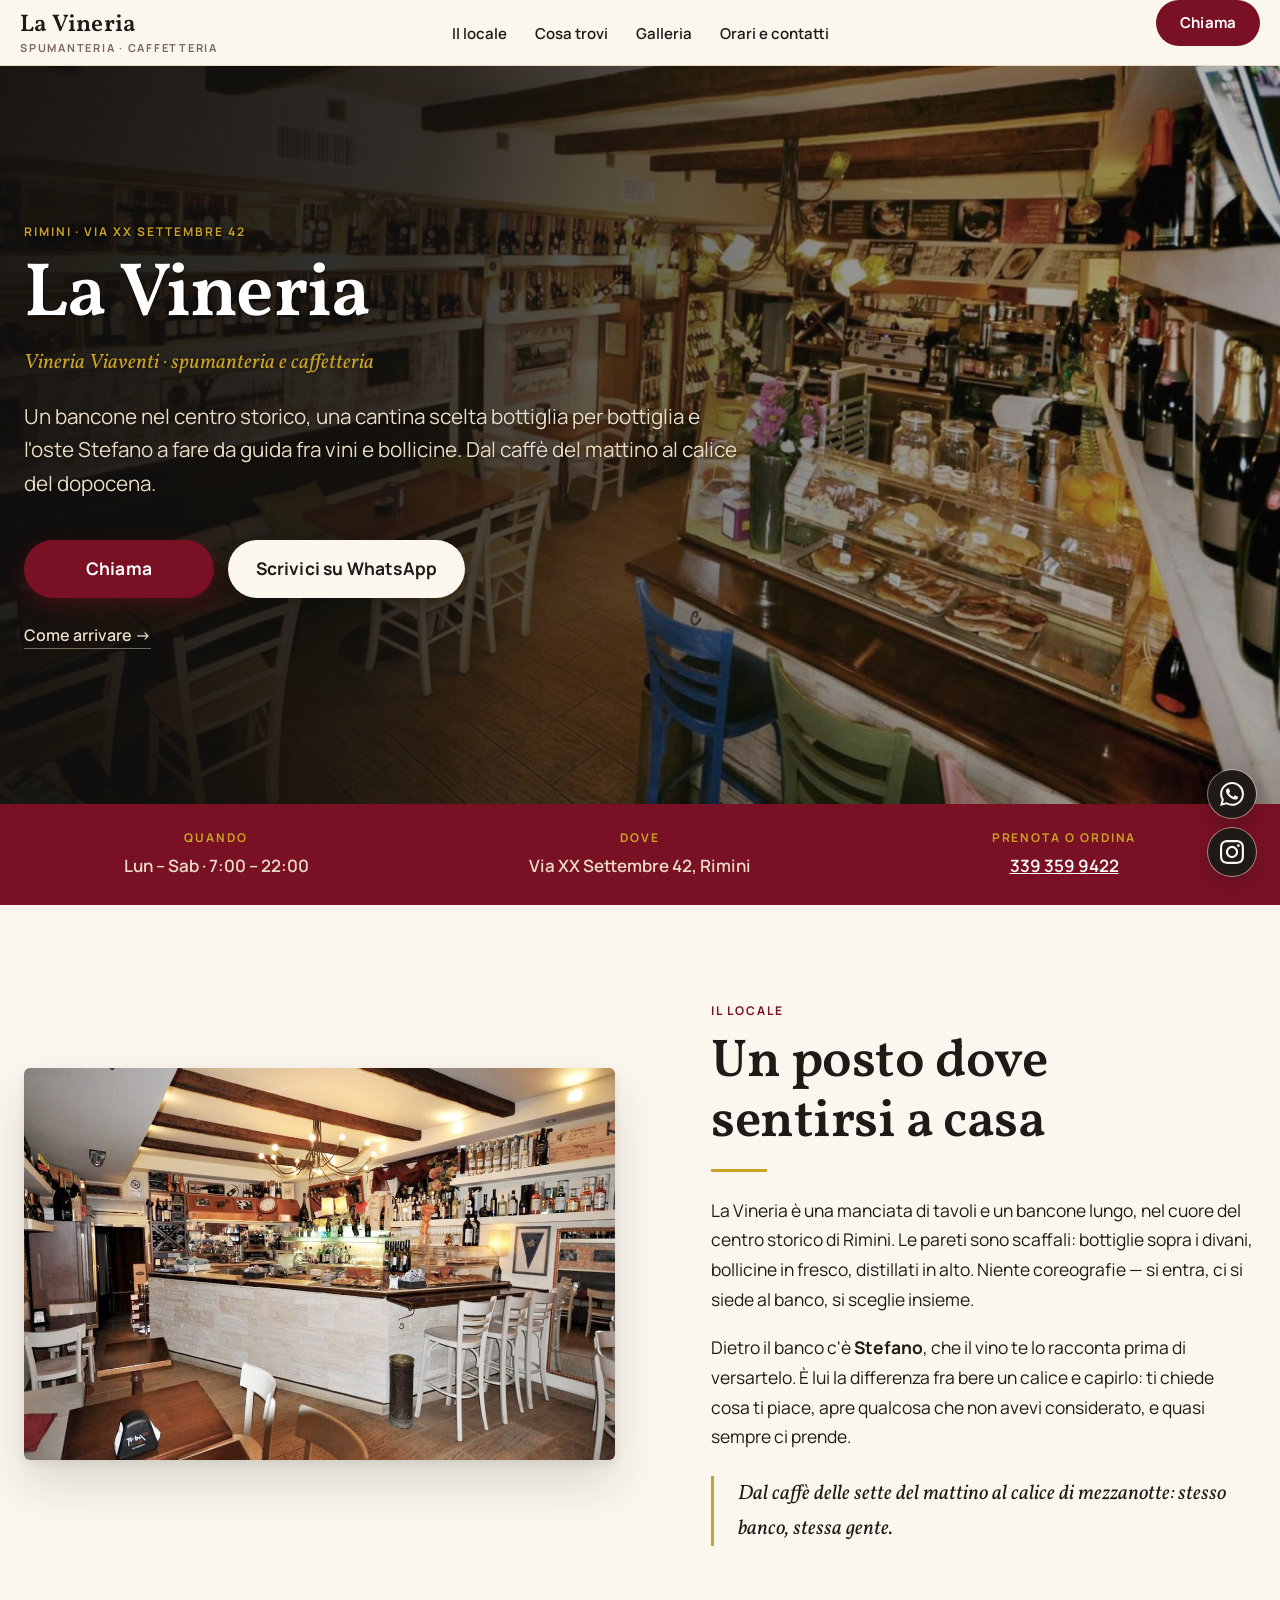
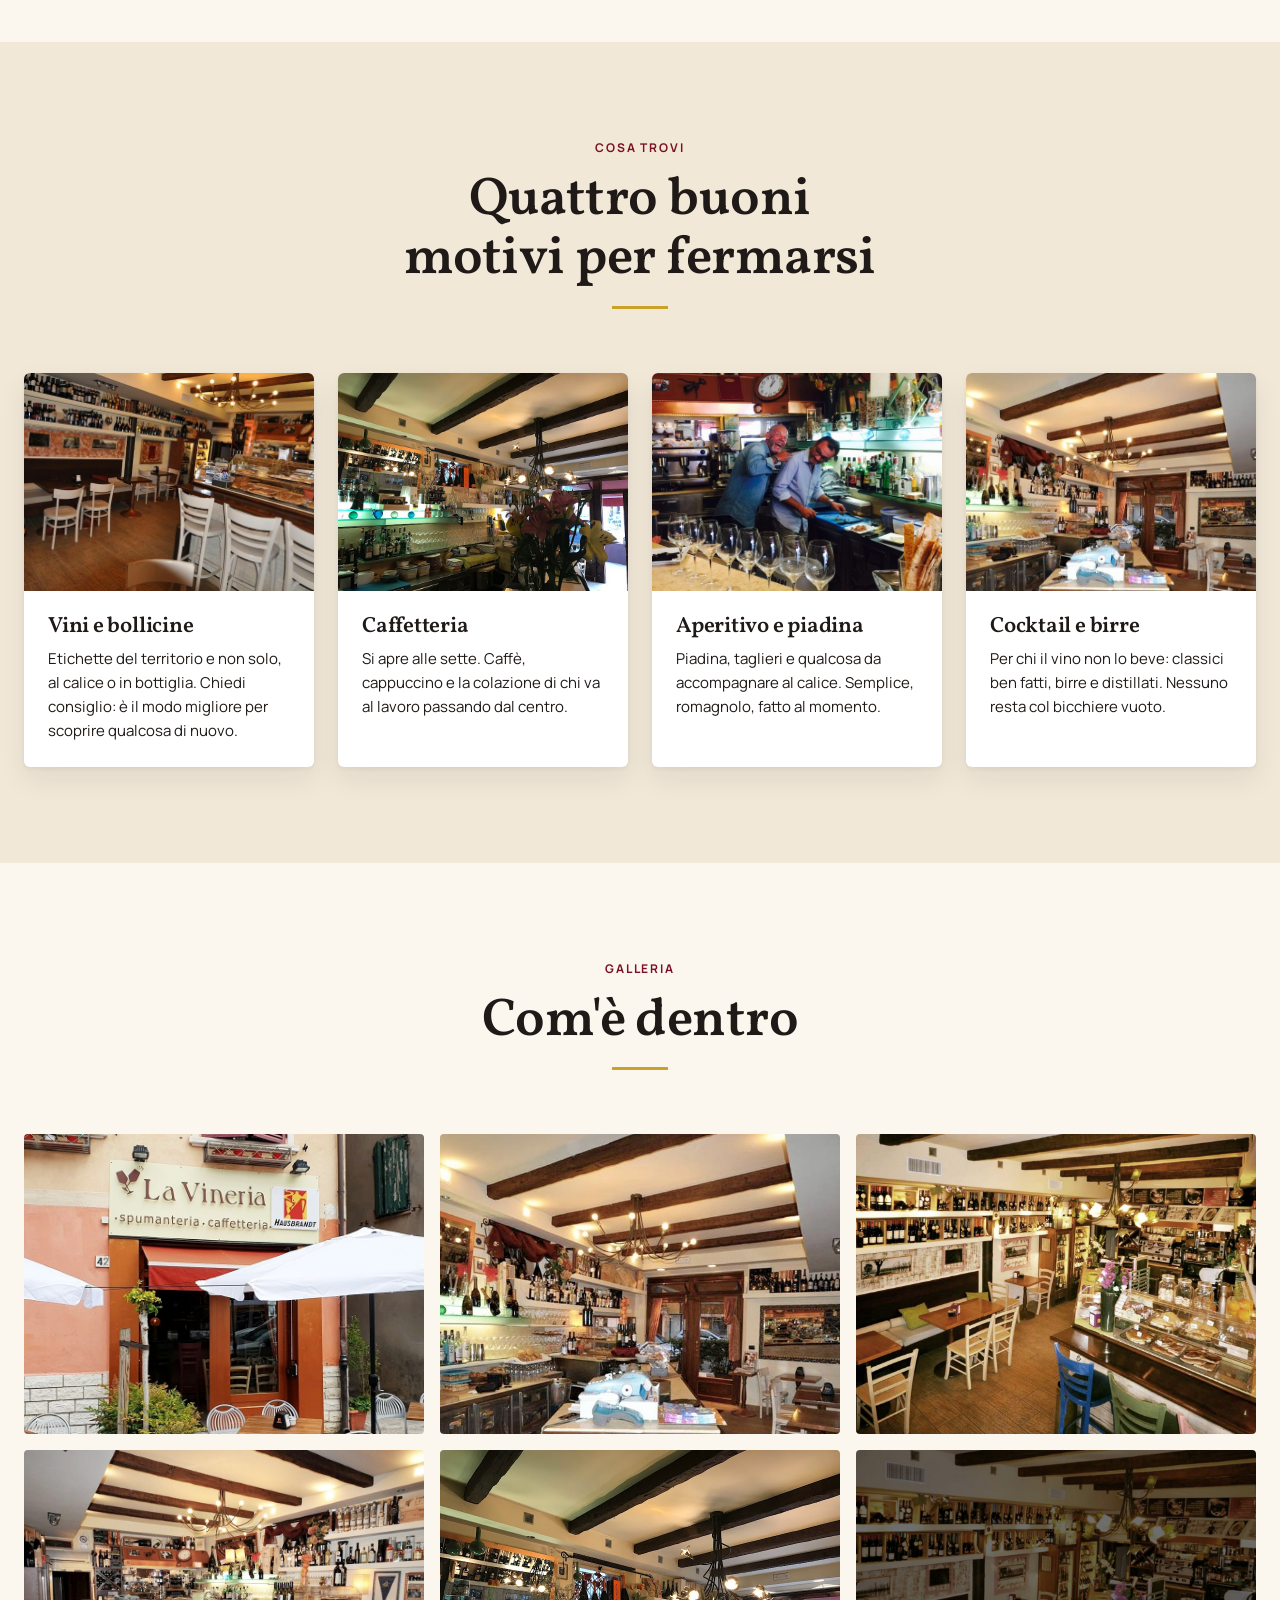
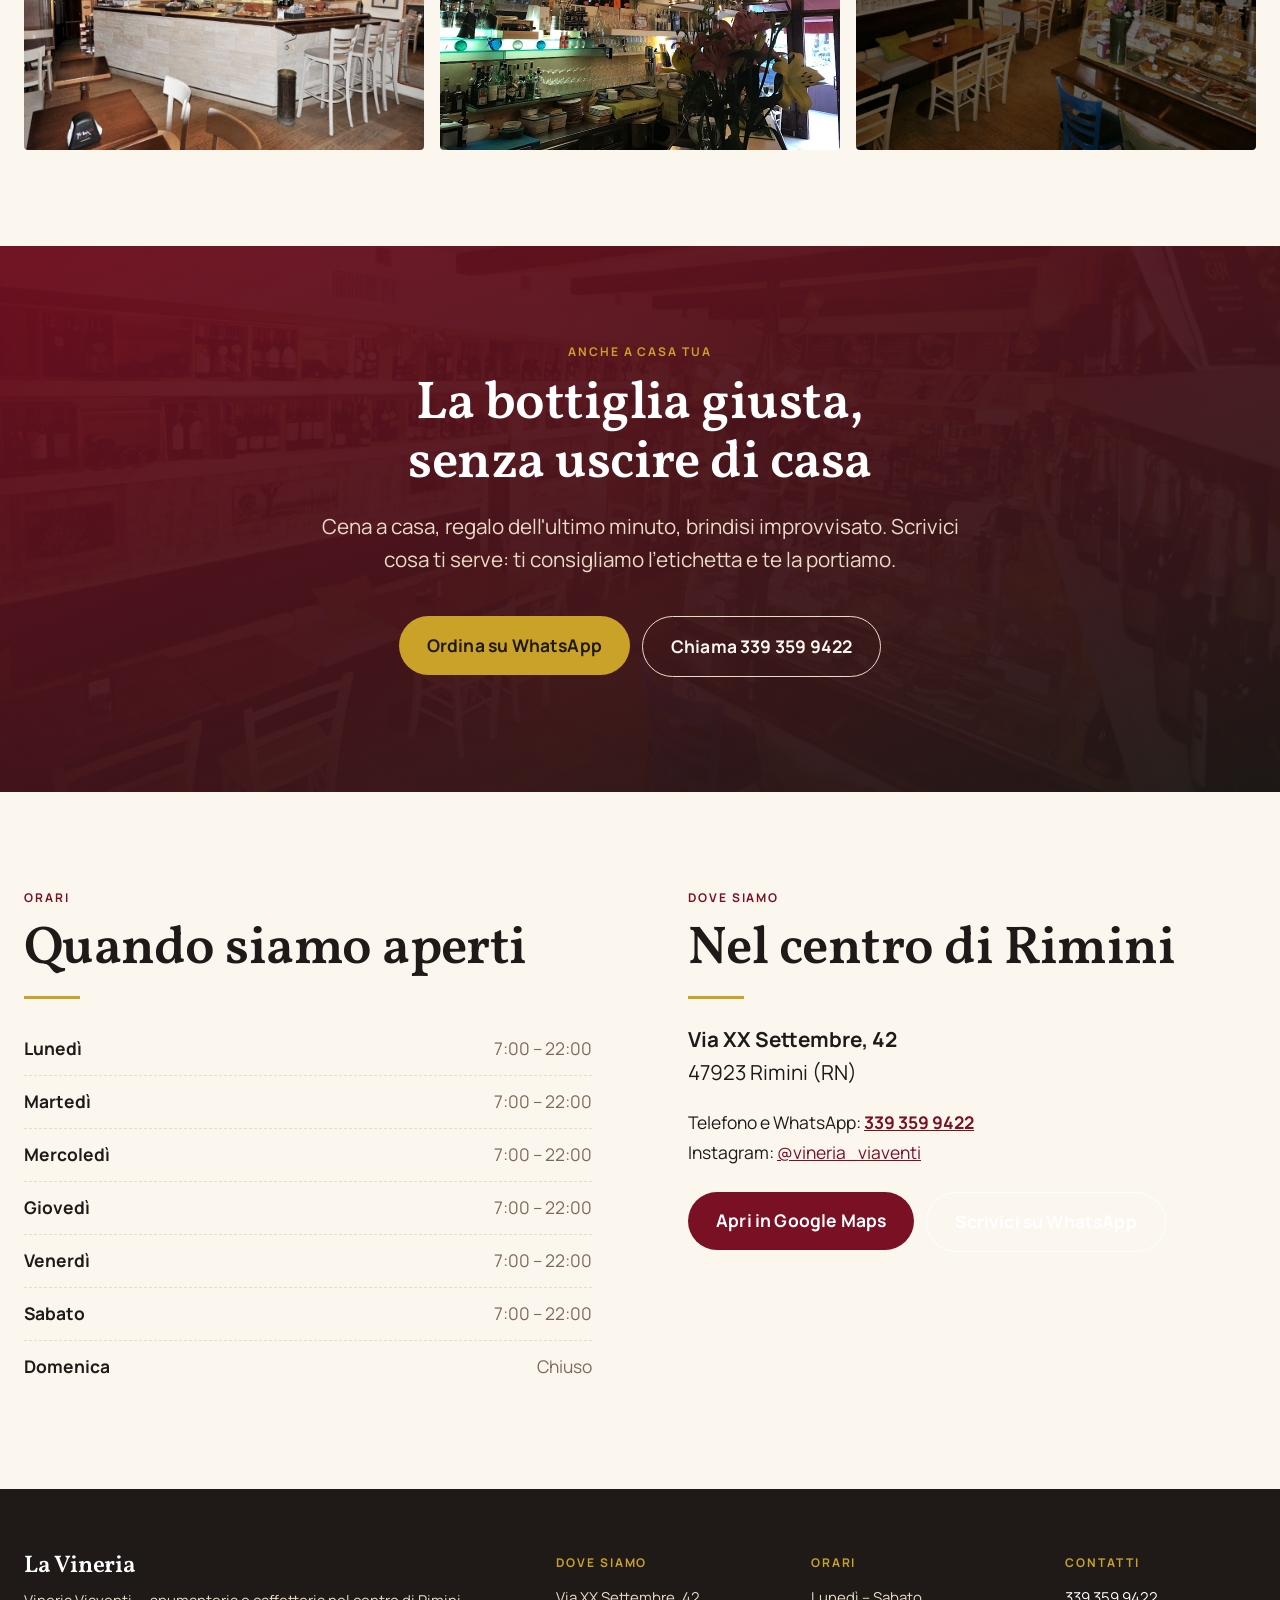
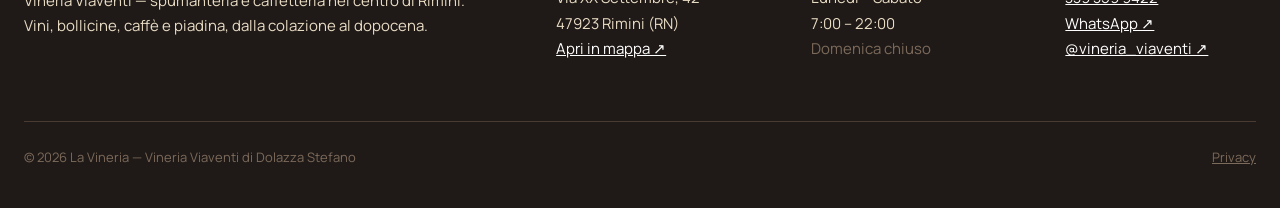
==== index.html @ 21b27856 "Sito statico La Vineria per GitHub Pages Conversione della landing dal tema WordPress `lavineria` in" ====
<!DOCTYPE html>
<html lang="it">
<head>
<meta charset="UTF-8">
<meta name="viewport" content="width=device-width, initial-scale=1">
<title>La Vineria — Vineria Viaventi · spumanteria e caffetteria a Rimini</title>
<meta name="description" content="Vineria Viaventi: vini, bollicine, caffè e piadina nel centro storico di Rimini. Via XX Settembre 42, aperto lunedì–sabato 7:00–22:00.">
<meta property="og:type" content="website">
<meta property="og:title" content="La Vineria — Vineria Viaventi, Rimini">
<meta property="og:description" content="Vini, bollicine, caffè e piadina nel centro storico di Rimini. Dal caffè del mattino al calice del dopocena.">
<meta property="og:image" content="assets/img/vineria-copertina.jpg">
<meta property="og:locale" content="it_IT">
<link rel="preload" href="assets/fonts/Manrope-VariableFont_wght.woff2" as="font" type="font/woff2" crossorigin>
<link rel="stylesheet" href="assets/css/base.css">
<link rel="stylesheet" href="assets/css/custom.css">
<script type="application/ld+json">
{
  "@context": "https://schema.org",
  "@type": "BarOrPub",
  "name": "La Vineria — Vineria Viaventi",
  "description": "Spumanteria e caffetteria nel centro storico di Rimini.",
  "address": {
    "@type": "PostalAddress",
    "streetAddress": "Via XX Settembre, 42",
    "postalCode": "47923",
    "addressLocality": "Rimini",
    "addressRegion": "RN",
    "addressCountry": "IT"
  },
  "telephone": "+393393599422",
  "openingHours": "Mo-Sa 07:00-22:00",
  "sameAs": ["https://www.instagram.com/vineria_viaventi/"]
}
</script>
</head>
<body>

<!-- ============================ INTESTAZIONE ============================ -->
<header class="lv-header">
	<div class="lv-header-inner lv-wide">

		<div class="lv-brand">
			<p class="wp-block-site-title"><a href="./">La Vineria</a></p>
			<p class="lv-eyebrow lv-quiet" style="margin:0.15rem 0 0;font-size:0.6875rem">Spumanteria · Caffetteria</p>
		</div>

		<nav class="wp-block-navigation lv-nav" aria-label="Menu principale">
			<button class="wp-block-navigation__responsive-container-open" aria-label="Apri il menu" aria-expanded="false" aria-controls="lv-menu">
				<svg viewBox="0 0 24 24" width="24" height="24" aria-hidden="true" focusable="false"><path fill="currentColor" d="M3 6h18v1.5H3zm0 5.25h18v1.5H3zM3 16.5h18V18H3z"/></svg>
			</button>

			<div class="wp-block-navigation__responsive-container" id="lv-menu">
				<div class="wp-block-navigation__responsive-dialog">
					<button class="wp-block-navigation__responsive-container-close" aria-label="Chiudi il menu">
						<svg viewBox="0 0 24 24" width="24" height="24" aria-hidden="true" focusable="false"><path fill="currentColor" d="M13.06 12l4.72-4.72-1.06-1.06L12 10.94 7.28 6.22 6.22 7.28 10.94 12l-4.72 4.72 1.06 1.06L12 13.06l4.72 4.72 1.06-1.06z"/></svg>
					</button>

					<ul class="wp-block-navigation__container">
						<li class="wp-block-navigation-item"><a class="wp-block-navigation-item__content" href="#locale">Il locale</a></li>
						<li class="wp-block-navigation-item"><a class="wp-block-navigation-item__content" href="#offerta">Cosa trovi</a></li>
						<li class="wp-block-navigation-item"><a class="wp-block-navigation-item__content" href="#galleria">Galleria</a></li>
						<li class="wp-block-navigation-item"><a class="wp-block-navigation-item__content" href="#orari">Orari e contatti</a></li>
					</ul>

					<div class="wp-block-buttons lv-nav-cta">
						<div class="wp-block-button"><a class="wp-block-button__link" href="tel:+393393599422">Chiama 339 359 9422</a></div>
					</div>
				</div>
			</div>
		</nav>

		<div class="wp-block-buttons lv-header-cta">
			<div class="wp-block-button"><a class="wp-block-button__link" href="tel:+393393599422">Chiama</a></div>
		</div>

	</div>
</header>

<main>

<!-- ================================ HERO ================================ -->
<div class="wp-block-cover lv-hero" style="padding:var(--wp--preset--spacing--70) var(--wp--preset--spacing--40)">
	<span aria-hidden="true" class="wp-block-cover__background has-velo-scuro-gradient-background"></span>
	<img class="wp-block-cover__image-background" alt="La sala della Vineria Viaventi a Rimini, con le pareti rivestite di bottiglie e i tavoli in legno" src="assets/img/vineria-interno-panoramica.jpg" fetchpriority="high">
	<div class="wp-block-cover__inner-container">
		<div class="lv-wide">
			<div class="lv-780">
				<p class="lv-eyebrow has-accent-2-color">Rimini · Via XX Settembre 42</p>

				<h1 class="has-accent-5-color" style="margin-bottom:0.4rem">La Vineria</h1>

				<p class="has-accent-2-color" style="margin-bottom:1.25rem;font-family:var(--wp--preset--font-family--vollkorn);font-size:var(--wp--preset--font-size--large);font-style:italic">Vineria Viaventi · spumanteria e caffetteria</p>

				<p class="has-accent-4-color" style="margin-bottom:var(--wp--preset--spacing--50);font-size:var(--wp--preset--font-size--large);line-height:1.6">Un bancone nel centro storico, una cantina scelta bottiglia per bottiglia e l'oste Stefano a fare da guida fra vini e bollicine. Dal caffè del mattino al calice del dopocena.</p>

				<div class="wp-block-buttons lv-hero-cta">
					<div class="wp-block-button lv-btn-primary"><a class="wp-block-button__link" href="tel:+393393599422">Chiama</a></div>
					<div class="wp-block-button lv-btn-secondary"><a class="wp-block-button__link" href="https://wa.me/393393599422" style="color:#1f1a17;background-color:#fbf7ef" target="_blank" rel="noreferrer noopener">Scrivici su WhatsApp</a></div>
				</div>

				<p class="lv-hero-link" style="margin:var(--wp--preset--spacing--40) 0 0;font-size:1rem"><a href="https://www.google.com/maps/search/?api=1&amp;query=Via+XX+Settembre+42+Rimini" target="_blank" rel="noreferrer noopener">Come arrivare</a></p>
			</div>
		</div>
	</div>
</div>

<!-- ========================= INFORMAZIONI RAPIDE ========================= -->
<div class="lv-strip has-accent-4-color has-accent-1-background-color" style="padding:var(--wp--preset--spacing--40)">
	<div class="wp-block-columns lv-wide">
		<div class="wp-block-column">
			<p class="has-text-align-center has-accent-2-color" style="margin-bottom:0.2rem;font-size:0.75rem;font-weight:700;letter-spacing:0.16em;text-transform:uppercase">Quando</p>
			<p class="has-text-align-center" style="margin:0;font-size:1.0625rem;font-weight:600">Lun – Sab · 7:00 – 22:00</p>
		</div>
		<div class="wp-block-column">
			<p class="has-text-align-center has-accent-2-color" style="margin-bottom:0.2rem;font-size:0.75rem;font-weight:700;letter-spacing:0.16em;text-transform:uppercase">Dove</p>
			<p class="has-text-align-center" style="margin:0;font-size:1.0625rem;font-weight:600">Via XX Settembre 42, Rimini</p>
		</div>
		<div class="wp-block-column">
			<p class="has-text-align-center has-accent-2-color" style="margin-bottom:0.2rem;font-size:0.75rem;font-weight:700;letter-spacing:0.16em;text-transform:uppercase">Prenota o ordina</p>
			<p class="has-text-align-center" style="margin:0;font-size:1.0625rem;font-weight:600"><a href="tel:+393393599422" style="color:var(--wp--preset--color--accent-5)">339 359 9422</a></p>
		</div>
	</div>
</div>

<!-- ============================== IL LOCALE ============================== -->
<section class="lv-section" id="locale">
	<div class="wp-block-columns are-vertically-aligned-center lv-wide" style="gap:var(--wp--preset--spacing--70)">
		<div class="wp-block-column" style="flex-basis:48%">
			<figure class="wp-block-image">
				<img src="assets/img/vineria-bancone.jpg" alt="Il bancone in pietra della Vineria con i calici, la macchina del caffè e le bottiglie alle pareti" style="border-radius:6px;box-shadow:var(--wp--preset--shadow--lift)" loading="lazy">
			</figure>
		</div>
		<div class="wp-block-column">
			<p class="lv-eyebrow has-accent-1-color">Il locale</p>
			<h2 style="margin-bottom:1rem">Un posto dove sentirsi a casa</h2>
			<hr class="wp-block-separator lv-rule" style="margin:0 0 1.5rem">

			<p>La Vineria è una manciata di tavoli e un bancone lungo, nel cuore del centro storico di Rimini. Le pareti sono scaffali: bottiglie sopra i divani, bollicine in fresco, distillati in alto. Niente coreografie — si entra, ci si siede al banco, si sceglie insieme.</p>

			<p style="margin-bottom:var(--wp--preset--spacing--40)">Dietro il banco c'è <strong>Stefano</strong>, che il vino te lo racconta prima di versartelo. È lui la differenza fra bere un calice e capirlo: ti chiede cosa ti piace, apre qualcosa che non avevi considerato, e quasi sempre ci prende.</p>

			<blockquote class="wp-block-quote">
				<p>Dal caffè delle sette del mattino al calice di mezzanotte: stesso banco, stessa gente.</p>
			</blockquote>
		</div>
	</div>
</section>

<!-- ============================= COSA TROVI ============================== -->
<section class="lv-section has-base-2-background-color" id="offerta">
	<div class="lv-640">
		<p class="has-text-align-center lv-eyebrow has-accent-1-color">Cosa trovi</p>
		<h2 class="has-text-align-center" style="margin-bottom:1rem">Quattro buoni motivi per fermarsi</h2>
		<hr class="wp-block-separator lv-rule aligncenter" style="margin:0 auto var(--wp--preset--spacing--60)">
	</div>

	<div class="wp-block-columns lv-wide" style="gap:var(--wp--preset--spacing--40)">
		<div class="wp-block-column">
			<div class="lv-card has-accent-5-background-color" style="border-radius:6px;box-shadow:var(--wp--preset--shadow--soft)">
				<figure class="wp-block-image"><img src="assets/img/vineria-sala-vini.jpg" alt="Gli scaffali della Vineria carichi di bottiglie di vino sopra i divanetti della sala" loading="lazy"></figure>
				<div class="wp-block-group" style="padding:var(--wp--preset--spacing--40)">
					<h3 style="font-size:1.375rem;margin-bottom:0.5rem">Vini e bollicine</h3>
					<p style="margin:0;font-size:0.9375rem;line-height:1.6">Etichette del territorio e non solo, al calice o in bottiglia. Chiedi consiglio: è il modo migliore per scoprire qualcosa di nuovo.</p>
				</div>
			</div>
		</div>

		<div class="wp-block-column">
			<div class="lv-card has-accent-5-background-color" style="border-radius:6px;box-shadow:var(--wp--preset--shadow--soft)">
				<figure class="wp-block-image"><img src="assets/img/vineria-mescita-fiori.jpg" alt="Il retrobanco della Vineria con i calici allineati, le bottiglie e un mazzo di fiori freschi" loading="lazy"></figure>
				<div class="wp-block-group" style="padding:var(--wp--preset--spacing--40)">
					<h3 style="font-size:1.375rem;margin-bottom:0.5rem">Caffetteria</h3>
					<p style="margin:0;font-size:0.9375rem;line-height:1.6">Si apre alle sette. Caffè, cappuccino e la colazione di chi va al lavoro passando dal centro.</p>
				</div>
			</div>
		</div>

		<div class="wp-block-column">
			<div class="lv-card has-accent-5-background-color" style="border-radius:6px;box-shadow:var(--wp--preset--shadow--soft)">
				<figure class="wp-block-image"><img src="assets/img/vineria-degustazione-calici.jpg" alt="Calici allineati sul bancone per una degustazione, con piadina e tramezzini pronti da servire" loading="lazy"></figure>
				<div class="wp-block-group" style="padding:var(--wp--preset--spacing--40)">
					<h3 style="font-size:1.375rem;margin-bottom:0.5rem">Aperitivo e piadina</h3>
					<p style="margin:0;font-size:0.9375rem;line-height:1.6">Piadina, taglieri e qualcosa da accompagnare al calice. Semplice, romagnolo, fatto al momento.</p>
				</div>
			</div>
		</div>

		<div class="wp-block-column">
			<div class="lv-card has-accent-5-background-color" style="border-radius:6px;box-shadow:var(--wp--preset--shadow--soft)">
				<figure class="wp-block-image"><img src="assets/img/vineria-sala-arredo.jpg" alt="La sala della Vineria con i divanetti e i tavolini, pronta per il dopocena" loading="lazy"></figure>
				<div class="wp-block-group" style="padding:var(--wp--preset--spacing--40)">
					<h3 style="font-size:1.375rem;margin-bottom:0.5rem">Cocktail e birre</h3>
					<p style="margin:0;font-size:0.9375rem;line-height:1.6">Per chi il vino non lo beve: classici ben fatti, birre e distillati. Nessuno resta col bicchiere vuoto.</p>
				</div>
			</div>
		</div>
	</div>
</section>

<!-- ============================== GALLERIA =============================== -->
<section class="lv-section" id="galleria">
	<div class="lv-640">
		<p class="has-text-align-center lv-eyebrow has-accent-1-color">Galleria</p>
		<h2 class="has-text-align-center" style="margin-bottom:1rem">Com'è dentro</h2>
		<hr class="wp-block-separator lv-rule aligncenter" style="margin:0 auto var(--wp--preset--spacing--60)">
	</div>

	<figure class="wp-block-gallery lv-gallery lv-wide">
		<figure class="wp-block-image"><img src="assets/img/vineria-dehors-insegna.jpg" alt="L'insegna La Vineria spumanteria caffetteria sopra l'ingresso, con i tavolini all'aperto sotto gli ombrelloni" loading="lazy"></figure>
		<figure class="wp-block-image"><img src="assets/img/vineria-sala-arredo.jpg" alt="La sala della Vineria con i divanetti, i tavolini in legno e le travi a vista" loading="lazy"></figure>
		<figure class="wp-block-image"><img src="assets/img/vineria-interno-panoramica.jpg" alt="Vista d'insieme della sala della Vineria, dai tavoli fino al banco" loading="lazy"></figure>
		<figure class="wp-block-image"><img src="assets/img/vineria-bancone.jpg" alt="Il bancone della Vineria visto dalla sala, con gli sgabelli e la vetrina dei salati" loading="lazy"></figure>
		<figure class="wp-block-image"><img src="assets/img/vineria-mescita-fiori.jpg" alt="Il retrobanco con i calici in fila, le bottiglie di distillati e i fiori freschi" loading="lazy"></figure>
		<figure class="wp-block-image"><img src="assets/img/vineria-copertina.jpg" alt="Scorcio della Vineria Viaventi con le pareti di bottiglie" loading="lazy"></figure>
	</figure>
</section>

<!-- ============================= A CASA TUA ============================== -->
<div class="wp-block-cover" style="padding:var(--wp--preset--spacing--70) var(--wp--preset--spacing--40)">
	<span aria-hidden="true" class="wp-block-cover__background has-velo-bordeaux-gradient-background"></span>
	<img class="wp-block-cover__image-background" alt="" src="assets/img/vineria-copertina.jpg" loading="lazy">
	<div class="wp-block-cover__inner-container">
		<div class="lv-680">
			<p class="has-text-align-center lv-eyebrow has-accent-2-color">Anche a casa tua</p>
			<h2 class="has-text-align-center has-accent-5-color" style="margin-bottom:1rem">La bottiglia giusta, senza uscire di casa</h2>
			<p class="has-text-align-center has-accent-4-color" style="margin-bottom:var(--wp--preset--spacing--50);font-size:var(--wp--preset--font-size--large);line-height:1.6">Cena a casa, regalo dell'ultimo minuto, brindisi improvvisato. Scrivici cosa ti serve: ti consigliamo l'etichetta e te la portiamo.</p>

			<div class="wp-block-buttons is-content-justification-center">
				<div class="wp-block-button"><a class="wp-block-button__link" href="https://wa.me/393393599422" style="color:#1f1a17;background-color:#c9a227" target="_blank" rel="noreferrer noopener">Ordina su WhatsApp</a></div>
				<div class="wp-block-button is-style-outline"><a class="wp-block-button__link" href="tel:+393393599422" style="border-color:#e9dcc5;border-width:1px;color:#fbf7ef">Chiama 339 359 9422</a></div>
			</div>
		</div>
	</div>
</div>

<!-- =========================== ORARI E CONTATTI ========================== -->
<section class="lv-section" id="orari">
	<div class="wp-block-columns lv-wide" style="gap:var(--wp--preset--spacing--70)">
		<div class="wp-block-column">
			<p class="lv-eyebrow has-accent-1-color">Orari</p>
			<h2 style="margin-bottom:1rem">Quando siamo aperti</h2>
			<hr class="wp-block-separator lv-rule" style="margin:0 0 var(--wp--preset--spacing--40)">

			<div class="lv-hours">
				<p><strong>Lunedì</strong> <em>7:00 – 22:00</em></p>
				<p><strong>Martedì</strong> <em>7:00 – 22:00</em></p>
				<p><strong>Mercoledì</strong> <em>7:00 – 22:00</em></p>
				<p><strong>Giovedì</strong> <em>7:00 – 22:00</em></p>
				<p><strong>Venerdì</strong> <em>7:00 – 22:00</em></p>
				<p><strong>Sabato</strong> <em>7:00 – 22:00</em></p>
				<p><strong>Domenica</strong> <em>Chiuso</em></p>
			</div>
		</div>

		<div class="wp-block-column">
			<p class="lv-eyebrow has-accent-1-color">Dove siamo</p>
			<h2 style="margin-bottom:1rem">Nel centro di Rimini</h2>
			<hr class="wp-block-separator lv-rule" style="margin:0 0 var(--wp--preset--spacing--40)">

			<p style="font-size:var(--wp--preset--font-size--large);line-height:1.6"><strong>Via XX Settembre, 42</strong><br>47923 Rimini (RN)</p>

			<p style="margin-bottom:var(--wp--preset--spacing--40)">Telefono e WhatsApp: <a href="tel:+393393599422"><strong>339 359 9422</strong></a><br>Instagram: <a href="https://www.instagram.com/vineria_viaventi/" target="_blank" rel="noreferrer noopener">@vineria_viaventi</a></p>

			<div class="wp-block-buttons">
				<div class="wp-block-button"><a class="wp-block-button__link" href="https://www.google.com/maps/search/?api=1&amp;query=Via+XX+Settembre+42+Rimini" target="_blank" rel="noreferrer noopener">Apri in Google Maps</a></div>
				<div class="wp-block-button is-style-outline"><a class="wp-block-button__link" href="https://wa.me/393393599422" target="_blank" rel="noreferrer noopener">Scrivici su WhatsApp</a></div>
			</div>
		</div>
	</div>
</section>

</main>

<!-- =============================== FOOTER ================================ -->
<footer class="has-accent-4-color has-contrast-background-color" style="padding:var(--wp--preset--spacing--60) var(--wp--preset--spacing--40) var(--wp--preset--spacing--50)">
	<div class="wp-block-columns lv-wide" style="gap:var(--wp--preset--spacing--60)">
		<div class="wp-block-column" style="flex-basis:38%">
			<h3 class="has-accent-5-color" style="font-size:1.5rem;margin-bottom:0.5rem">La Vineria</h3>
			<p style="font-size:0.9375rem">Vineria Viaventi — spumanteria e caffetteria nel centro di Rimini. Vini, bollicine, caffè e piadina, dalla colazione al dopocena.</p>
		</div>

		<div class="wp-block-column">
			<p class="lv-eyebrow has-accent-2-color">Dove siamo</p>
			<p style="font-size:0.9375rem">Via XX Settembre, 42<br>47923 Rimini (RN)<br><a href="https://www.google.com/maps/search/?api=1&amp;query=Via+XX+Settembre+42+Rimini" style="color:var(--wp--preset--color--accent-5)" target="_blank" rel="noreferrer noopener">Apri in mappa ↗</a></p>
		</div>

		<div class="wp-block-column">
			<p class="lv-eyebrow has-accent-2-color">Orari</p>
			<p style="font-size:0.9375rem">Lunedì – Sabato<br>7:00 – 22:00<br><span class="lv-quiet">Domenica chiuso</span></p>
		</div>

		<div class="wp-block-column">
			<p class="lv-eyebrow has-accent-2-color">Contatti</p>
			<p style="font-size:0.9375rem"><a href="tel:+393393599422" style="color:var(--wp--preset--color--accent-5)">339 359 9422</a><br><a href="https://wa.me/393393599422" style="color:var(--wp--preset--color--accent-5)" target="_blank" rel="noreferrer noopener">WhatsApp ↗</a><br><a href="https://www.instagram.com/vineria_viaventi/" style="color:var(--wp--preset--color--accent-5)" target="_blank" rel="noreferrer noopener">@vineria_viaventi ↗</a></p>
		</div>
	</div>

	<hr class="lv-wide" style="border:0;height:1px;background-color:#4a3b32;margin:var(--wp--preset--spacing--50) auto var(--wp--preset--spacing--40)">

	<div class="lv-wide" style="display:flex;flex-wrap:wrap;justify-content:space-between;gap:1rem">
		<p class="lv-quiet" style="margin:0;font-size:0.8125rem">© 2026 La Vineria — Vineria Viaventi di Dolazza Stefano</p>
		<p class="lv-quiet" style="margin:0;font-size:0.8125rem"><a href="privacy.html" style="color:var(--wp--preset--color--contrast-3)">Privacy</a></p>
	</div>
</footer>

<!-- ============================== DOCK SOCIAL ============================ -->
<div class="lv-dock">
	<ul class="wp-block-social-links lv-dock-links">
		<li class="wp-social-link">
			<a href="https://wa.me/393393599422" aria-label="Scrivici su WhatsApp" target="_blank" rel="noreferrer noopener">
				<svg viewBox="0 0 24 24" aria-hidden="true" focusable="false"><path d="M17.472 14.382c-.297-.149-1.758-.867-2.03-.967-.273-.099-.471-.148-.67.15-.197.297-.767.966-.94 1.164-.173.199-.347.223-.644.075-.297-.15-1.255-.463-2.39-1.475-.883-.788-1.48-1.761-1.653-2.059-.173-.297-.018-.458.13-.606.134-.133.298-.347.446-.52.149-.174.198-.298.298-.497.099-.198.05-.371-.025-.52-.075-.149-.669-1.612-.916-2.207-.242-.579-.487-.5-.669-.51-.173-.008-.371-.01-.57-.01-.198 0-.52.074-.792.372-.272.297-1.04 1.016-1.04 2.479 0 1.462 1.065 2.875 1.213 3.074.149.198 2.096 3.2 5.077 4.487.709.306 1.262.489 1.694.625.712.227 1.36.195 1.871.118.571-.085 1.758-.719 2.006-1.413.248-.694.248-1.289.173-1.413-.074-.124-.272-.198-.57-.347m-5.421 7.403h-.004a9.87 9.87 0 01-5.031-1.378l-.361-.214-3.741.982.998-3.648-.235-.374a9.86 9.86 0 01-1.51-5.26c.001-5.45 4.436-9.884 9.888-9.884 2.64 0 5.122 1.03 6.988 2.898a9.825 9.825 0 012.893 6.994c-.003 5.45-4.437 9.884-9.885 9.884m8.413-18.297A11.815 11.815 0 0012.05 0C5.495 0 .16 5.335.157 11.892c0 2.096.547 4.142 1.588 5.945L.057 24l6.305-1.654a11.882 11.882 0 005.683 1.448h.005c6.554 0 11.89-5.335 11.893-11.893a11.821 11.821 0 00-3.48-8.413Z"/></svg>
			</a>
		</li>
		<li class="wp-social-link">
			<a href="https://www.instagram.com/vineria_viaventi/" aria-label="Seguici su Instagram" target="_blank" rel="noreferrer noopener">
				<svg viewBox="0 0 24 24" aria-hidden="true" focusable="false"><path d="M12 0C8.74 0 8.333.015 7.053.072 5.775.132 4.905.333 4.14.63c-.789.306-1.459.717-2.126 1.384S.935 3.35.63 4.14C.333 4.905.131 5.775.072 7.053.012 8.333 0 8.74 0 12s.015 3.667.072 4.947c.06 1.277.261 2.148.558 2.913.306.788.717 1.459 1.384 2.126.667.666 1.336 1.079 2.126 1.384.766.296 1.636.499 2.913.558C8.333 23.988 8.74 24 12 24s3.667-.015 4.947-.072c1.277-.06 2.148-.262 2.913-.558.788-.306 1.459-.718 2.126-1.384.666-.667 1.079-1.335 1.384-2.126.296-.765.499-1.636.558-2.913.06-1.28.072-1.687.072-4.947s-.015-3.667-.072-4.947c-.06-1.277-.262-2.149-.558-2.913-.306-.789-.718-1.459-1.384-2.126C21.319 1.347 20.651.935 19.86.63c-.765-.297-1.636-.499-2.913-.558C15.667.012 15.26 0 12 0zm0 2.16c3.203 0 3.585.016 4.85.071 1.17.055 1.805.249 2.227.415.562.217.96.477 1.382.896.419.42.679.819.896 1.381.164.422.36 1.057.413 2.227.057 1.266.07 1.646.07 4.85s-.015 3.585-.074 4.85c-.061 1.17-.256 1.805-.421 2.227-.224.562-.479.96-.899 1.382-.419.419-.824.679-1.38.896-.42.164-1.065.36-2.235.413-1.274.057-1.649.07-4.859.07-3.211 0-3.586-.015-4.859-.074-1.171-.061-1.816-.256-2.236-.421-.569-.224-.96-.479-1.379-.899-.421-.419-.69-.824-.9-1.38-.165-.42-.359-1.065-.42-2.235-.045-1.26-.061-1.649-.061-4.844 0-3.196.016-3.586.061-4.861.061-1.17.255-1.814.42-2.234.21-.57.479-.96.9-1.381.419-.419.81-.689 1.379-.898.42-.166 1.051-.361 2.221-.421 1.275-.045 1.65-.06 4.859-.06l.045.03zm0 3.678a6.162 6.162 0 100 12.324 6.162 6.162 0 000-12.324zM12 16c-2.209 0-4-1.79-4-4 0-2.209 1.791-4 4-4s4 1.791 4 4c0 2.21-1.791 4-4 4zm7.846-10.405a1.441 1.441 0 01-2.88 0 1.44 1.44 0 012.88 0z"/></svg>
			</a>
		</li>
	</ul>
</div>

<!-- ============================ CTA MOBILE =============================== -->
<div class="lv-mobile-cta">
	<div class="wp-block-buttons">
		<div class="wp-block-button"><a class="wp-block-button__link" href="tel:+393393599422">Chiama</a></div>
		<div class="wp-block-button"><a class="wp-block-button__link" href="https://wa.me/393393599422" style="color:#1f1a17;background-color:#c9a227" target="_blank" rel="noreferrer noopener">WhatsApp</a></div>
		<div class="wp-block-button is-style-outline"><a class="wp-block-button__link" href="https://www.google.com/maps/search/?api=1&amp;query=Via+XX+Settembre+42+Rimini" style="border-color:#e9dcc5;border-width:1px;color:#fbf7ef" target="_blank" rel="noreferrer noopener">Mappa</a></div>
	</div>
</div>

<script src="assets/js/nav.js"></script>
</body>
</html>
---- assets/css/base.css ----
/* ==========================================================================
   La Vineria - base
   Sostituisce quello che WordPress generava a runtime: le variabili di
   theme.json e gli stili dei blocchi core usati dalla pagina.
   custom.css resta identico a quello del tema e si appoggia qui sopra.
   ========================================================================== */

/* --- Font ---------------------------------------------------------------- */
@font-face {
	font-family: Vollkorn;
	font-style: normal;
	font-weight: 400 900;
	font-display: swap;
	src: url("../fonts/Vollkorn-VariableFont_wght.woff2") format("woff2");
}

@font-face {
	font-family: Vollkorn;
	font-style: italic;
	font-weight: 400 900;
	font-display: swap;
	src: url("../fonts/Vollkorn-Italic-VariableFont_wght.woff2") format("woff2");
}

@font-face {
	font-family: Manrope;
	font-style: normal;
	font-weight: 200 800;
	font-display: swap;
	src: url("../fonts/Manrope-VariableFont_wght.woff2") format("woff2");
}

/* --- Preset di theme.json ------------------------------------------------ */
:root {
	--wp--preset--color--base: #fbf7ef;
	--wp--preset--color--base-2: #f2e8d8;
	--wp--preset--color--contrast: #1f1a17;
	--wp--preset--color--contrast-2: #4a3b32;
	--wp--preset--color--contrast-3: #7c6a5b;
	--wp--preset--color--accent-1: #7a1024;
	--wp--preset--color--accent-2: #c9a227;
	--wp--preset--color--accent-3: #a6412f;
	--wp--preset--color--accent-4: #e9dcc5;
	--wp--preset--color--accent-5: #ffffff;
	--wp--preset--color--accent-6: #12100e;

	--wp--preset--gradient--velo-scuro: linear-gradient(100deg, rgba(18, 16, 14, 0.95) 0%, rgba(18, 16, 14, 0.85) 32%, rgba(18, 16, 14, 0.45) 62%, rgba(18, 16, 14, 0.25) 100%);
	--wp--preset--gradient--velo-bordeaux: linear-gradient(160deg, rgba(122, 16, 36, 0.88) 0%, rgba(31, 26, 23, 0.92) 100%);

	--wp--preset--font-family--vollkorn: Vollkorn, Georgia, serif;
	--wp--preset--font-family--manrope: Manrope, -apple-system, BlinkMacSystemFont, "Segoe UI", sans-serif;

	--wp--preset--font-size--small: 0.875rem;
	--wp--preset--font-size--medium: clamp(1rem, 0.97rem + 0.15vw, 1.125rem);
	--wp--preset--font-size--large: clamp(1.125rem, 1.07rem + 0.28vw, 1.375rem);
	--wp--preset--font-size--x-large: clamp(1.75rem, 1.57rem + 0.9vw, 2.5rem);
	--wp--preset--font-size--xx-large: clamp(2.25rem, 1.89rem + 1.8vw, 3.75rem);
	--wp--preset--font-size--display: clamp(2.75rem, 2.09rem + 3.3vw, 5.5rem);

	--wp--preset--spacing--20: 0.5rem;
	--wp--preset--spacing--30: 1rem;
	--wp--preset--spacing--40: 1.5rem;
	--wp--preset--spacing--50: clamp(1.75rem, 4vw, 2.5rem);
	--wp--preset--spacing--60: clamp(2.5rem, 6vw, 4rem);
	--wp--preset--spacing--70: clamp(3.5rem, 8vw, 6rem);
	--wp--preset--spacing--80: clamp(4.5rem, 10vw, 8rem);

	--wp--preset--shadow--soft: 0 2px 4px rgba(31, 26, 23, 0.05), 0 12px 28px rgba(31, 26, 23, 0.08);
	--wp--preset--shadow--lift: 0 4px 8px rgba(31, 26, 23, 0.07), 0 24px 48px rgba(31, 26, 23, 0.14);

	--lv-content: 720px;
	--lv-wide: 1240px;
}

/* --- Base ---------------------------------------------------------------- */
*,
*::before,
*::after {
	box-sizing: border-box;
}

body {
	margin: 0;
	background-color: var(--wp--preset--color--base);
	color: var(--wp--preset--color--contrast);
	font-family: var(--wp--preset--font-family--manrope);
	font-size: var(--wp--preset--font-size--medium);
	font-weight: 400;
	line-height: 1.7;
	-webkit-font-smoothing: antialiased;
}

img {
	max-width: 100%;
	height: auto;
}

p {
	margin: 0 0 1.2rem;
	text-wrap: pretty;
}

h1,
h2,
h3,
h4 {
	font-family: var(--wp--preset--font-family--vollkorn);
	font-weight: 600;
	line-height: 1.12;
	letter-spacing: -0.01em;
	color: var(--wp--preset--color--contrast);
	margin: 0 0 1.2rem;
	text-wrap: balance;
}

h1 { font-size: var(--wp--preset--font-size--display); }
h2 { font-size: var(--wp--preset--font-size--xx-large); }
h3 { font-size: var(--wp--preset--font-size--x-large); }
h4 { font-size: var(--wp--preset--font-size--large); font-weight: 700; }

a {
	color: var(--wp--preset--color--accent-1);
	text-decoration: underline;
}

a:hover {
	text-decoration: none;
}

/* --- Larghezze ----------------------------------------------------------- */
.lv-wide,
.lv-constrained,
.lv-640,
.lv-680,
.lv-780 {
	margin-inline: auto;
	width: 100%;
}

.lv-wide { max-width: var(--lv-wide); }
.lv-constrained { max-width: var(--lv-content); }
.lv-640 { max-width: 640px; }
.lv-680 { max-width: 680px; }
.lv-780 { max-width: 780px; margin-inline: 0; }

/* --- Copertine (wp-block-cover) ------------------------------------------ */
.wp-block-cover {
	position: relative;
	display: flex;
	align-items: center;
	justify-content: center;
	min-height: 430px;
	overflow: hidden;
	color: var(--wp--preset--color--accent-5);
}

.wp-block-cover__background {
	position: absolute;
	inset: 0;
	z-index: 1;
	pointer-events: none;
}

.wp-block-cover__background.has-velo-scuro-gradient-background {
	background: var(--wp--preset--gradient--velo-scuro);
}

.wp-block-cover__background.has-velo-bordeaux-gradient-background {
	background: var(--wp--preset--gradient--velo-bordeaux);
}

.wp-block-cover__image-background {
	position: absolute;
	inset: 0;
	width: 100%;
	height: 100%;
	object-fit: cover;
	border: none;
	margin: 0;
	padding: 0;
}

.wp-block-cover__inner-container {
	position: relative;
	z-index: 2;
	width: 100%;
}

/* --- Colonne (wp-block-columns) ------------------------------------------ */
.wp-block-columns {
	display: flex;
	flex-wrap: wrap;
	gap: var(--wp--preset--spacing--50);
	align-items: normal;
}

.wp-block-columns.are-vertically-aligned-center {
	align-items: center;
}

.wp-block-column {
	flex: 1 1 0;
	min-width: 0;
}

/* Una colonna con larghezza sua non deve crescere oltre. */
.wp-block-column[style*="flex-basis"] {
	flex-grow: 0;
}

@media (min-width: 782px) {
	.wp-block-columns {
		flex-wrap: nowrap;
	}
}

@media (max-width: 781px) {
	.wp-block-column {
		flex-basis: 100% !important;
	}
}

/* --- Immagini, citazioni, separatori ------------------------------------- */
.wp-block-image {
	margin: 0 0 1.2rem;
}

.wp-block-image img {
	display: block;
	width: 100%;
	height: auto;
}

.wp-block-quote {
	margin: 0;
	padding-left: var(--wp--preset--spacing--40);
	border-left: 3px solid var(--wp--preset--color--accent-2);
	font-family: var(--wp--preset--font-family--vollkorn);
	font-style: italic;
	font-size: var(--wp--preset--font-size--large);
}

.wp-block-quote p:last-child {
	margin-bottom: 0;
}

.wp-block-separator {
	border: 0;
	color: var(--wp--preset--color--accent-4);
	background-color: currentColor;
	height: 1px;
}

/* --- Bottoni ------------------------------------------------------------- */
.wp-block-buttons {
	display: flex;
	flex-wrap: wrap;
	gap: 0.75rem;
	margin: 0 0 1.2rem;
}

.wp-block-buttons.is-content-justification-center {
	justify-content: center;
}

.wp-block-button__link {
	display: inline-block;
	padding: 0.9rem 1.75rem;
	border-radius: 999px;
	background-color: var(--wp--preset--color--accent-1);
	color: var(--wp--preset--color--accent-5);
	font-family: var(--wp--preset--font-family--manrope);
	font-size: var(--wp--preset--font-size--medium);
	font-weight: 700;
	letter-spacing: 0.01em;
	text-decoration: none;
	border: none;
	cursor: pointer;
	transition: background-color 0.2s ease, color 0.2s ease;
}

.wp-block-button__link:hover,
.wp-block-button__link:focus {
	background-color: var(--wp--preset--color--contrast);
	color: var(--wp--preset--color--accent-5);
}

.wp-block-button.is-style-outline .wp-block-button__link {
	background-color: transparent;
	border: 1px solid currentColor;
}

.wp-block-button.is-style-outline .wp-block-button__link:hover {
	background-color: var(--wp--preset--color--accent-5);
	color: var(--wp--preset--color--contrast) !important;
}

/* --- Titolo del sito ----------------------------------------------------- */
.wp-block-site-title {
	margin: 0;
	font-family: var(--wp--preset--font-family--vollkorn);
	font-size: 1.5rem;
	font-weight: 600;
	letter-spacing: 0.01em;
	line-height: 1.2;
}

.wp-block-site-title a {
	color: var(--wp--preset--color--contrast);
	text-decoration: none;
}

/* --- Galleria ------------------------------------------------------------ */
.wp-block-gallery {
	display: grid;
	grid-template-columns: repeat(3, 1fr);
	gap: var(--wp--preset--spacing--30);
	margin: 0;
}

.wp-block-gallery .wp-block-image {
	margin: 0;
	overflow: hidden;
	border-radius: 4px;
}

.wp-block-gallery .wp-block-image img {
	aspect-ratio: 4 / 3;
	object-fit: cover;
}

@media (max-width: 781px) {
	.wp-block-gallery {
		grid-template-columns: repeat(2, 1fr);
	}
}

/* --- Navigazione --------------------------------------------------------- */
.wp-block-navigation {
	display: flex;
	align-items: center;
}

.wp-block-navigation__responsive-container {
	display: flex;
	align-items: center;
	gap: 1.75rem;
}

.wp-block-navigation__responsive-dialog {
	display: flex;
	align-items: center;
	gap: 1.75rem;
}

.wp-block-navigation__container {
	display: flex;
	align-items: center;
	gap: 1.75rem;
	margin: 0;
	padding: 0;
	list-style: none;
}

.wp-block-navigation-item__content {
	color: var(--wp--preset--color--contrast);
}

/* Il bottone hamburger esiste solo sotto i 781px: lo riaccende custom.css. */
.wp-block-navigation__responsive-container-open,
.wp-block-navigation__responsive-container-close {
	display: none;
	padding: 0;
	background: transparent;
	border: 0;
	cursor: pointer;
	color: inherit;
}

.wp-block-navigation__responsive-container.is-menu-open {
	position: fixed;
	inset: 0;
	z-index: 300;
	display: block;
	overflow: auto;
}

.wp-block-navigation__responsive-container.is-menu-open .wp-block-navigation__responsive-container-close {
	display: block;
	position: absolute;
}

.wp-block-navigation__responsive-container.is-menu-open .wp-block-navigation__container {
	flex-direction: column;
	align-items: stretch;
}

/* --- Social (dock) ------------------------------------------------------- */
.wp-block-social-links {
	display: flex;
	list-style: none;
	margin: 0;
	padding: 0;
	flex-direction: column;
}

.wp-social-link a {
	display: flex;
	align-items: center;
	justify-content: center;
	color: var(--wp--preset--color--base);
}

.wp-social-link svg {
	width: 24px;
	height: 24px;
	fill: currentColor;
}

/* --- Sezioni ------------------------------------------------------------- */
.lv-section {
	padding: var(--wp--preset--spacing--70) var(--wp--preset--spacing--40);
}

.has-base-2-background-color { background-color: var(--wp--preset--color--base-2); }
.has-accent-1-background-color { background-color: var(--wp--preset--color--accent-1); }
.has-accent-5-background-color { background-color: var(--wp--preset--color--accent-5); }
.has-contrast-background-color { background-color: var(--wp--preset--color--contrast); }

.has-accent-1-color { color: var(--wp--preset--color--accent-1); }
.has-accent-2-color { color: var(--wp--preset--color--accent-2); }
.has-accent-4-color { color: var(--wp--preset--color--accent-4); }
.has-accent-5-color { color: var(--wp--preset--color--accent-5); }

.has-text-align-center { text-align: center; }
.aligncenter { margin-inline: auto; }
---- assets/css/custom.css ----
/* ==========================================================================
   La Vineria - CSS custom
   Solo quello che i blocchi core non coprono: sticky header, hover, CTA
   mobile fissa, righe orari.
   ========================================================================== */

/* --- Intestazione appiccicata ------------------------------------------- */
/* Niente backdrop-filter qui: creerebbe un containing block e la tendina del
   menu, che e' position:fixed, resterebbe intrappolata dentro l'header. */
.lv-header {
	position: sticky;
	top: 0;
	z-index: 100;
	background-color: rgba(251, 247, 239, 0.97);
	border-bottom: 1px solid var(--wp--preset--color--accent-4);
	transition: box-shadow 0.25s ease;
}

.lv-header:hover {
	box-shadow: var(--wp--preset--shadow--soft);
}

.lv-header .wp-block-site-title a:hover {
	color: var(--wp--preset--color--accent-1);
}

/* Il claim sotto il nome: piccolo, spaziato, senza gap del gruppo. */
.lv-brand {
	gap: 0 !important;
	line-height: 1.1;
}

/* --- Occhiello (eyebrow) ------------------------------------------------- */
.lv-eyebrow {
	text-transform: uppercase;
	letter-spacing: 0.16em;
	font-weight: 700;
	font-size: 0.75rem;
	margin: 0 0 0.75rem;
}

/* --- Niente fasce crema fra le sezioni ----------------------------------- */
/* Ogni sezione ha gia' il suo padding: il blockGap fra i blocchi di primo
   livello lasciava strisce di sfondo sopra e sotto l'hero. */
.wp-site-blocks {
	padding-top: 0;
	padding-bottom: 0;
}

.wp-site-blocks > * + *,
main.wp-block-group > * + * {
	margin-block-start: 0;
}

/* --- Hero ---------------------------------------------------------------- */
/* Il cap evita l'hero gigantesco sui monitor molto alti. */
.wp-block-cover.lv-hero {
	min-height: min(82svh, 820px);
}

/* --- Bottoni sopra l'hero ------------------------------------------------ */
/* Due bottoni pieni sulla stessa riga, entrambi nella palette del sito, e
   sotto un link semplice. Niente verde WhatsApp: stonava con bordeaux e crema. */
.lv-hero-cta {
	gap: 0.85rem;
}

.lv-hero-cta .wp-block-button__link {
	min-width: 190px;
	text-align: center;
	transition: background-color 0.2s ease, color 0.2s ease, transform 0.15s ease;
}

.lv-btn-primary > .wp-block-button__link {
	box-shadow: 0 6px 20px rgba(122, 16, 36, 0.4);
}

.lv-btn-secondary > .wp-block-button__link {
	box-shadow: 0 6px 20px rgba(18, 16, 14, 0.3);
}

.lv-btn-primary > .wp-block-button__link:hover,
.lv-btn-secondary > .wp-block-button__link:hover {
	transform: translateY(-2px);
}

.lv-btn-secondary > .wp-block-button__link:hover {
	background-color: var(--wp--preset--color--accent-2) !important;
	color: var(--wp--preset--color--contrast) !important;
}

/* La terza azione non e' un bottone: e' un link, e si vede. */
.lv-hero-link a {
	color: var(--wp--preset--color--accent-4);
	text-decoration: none;
	border-bottom: 1px solid rgba(233, 220, 197, 0.45);
	padding-bottom: 2px;
	font-weight: 600;
	transition: color 0.2s ease, border-color 0.2s ease;
}

.lv-hero-link a::after {
	content: " \2192";
}

.lv-hero-link a:hover {
	color: var(--wp--preset--color--accent-2);
	border-bottom-color: var(--wp--preset--color--accent-2);
}

.lv-hero h1 {
	text-wrap: balance;
}

.lv-hero p {
	text-wrap: pretty;
}

/* La foto ha zone chiare: l'ombra tiene il testo leggibile ovunque cada il crop. */
.lv-hero h1,
.lv-hero p {
	text-shadow: 0 1px 3px rgba(0, 0, 0, 0.5);
}

/* L'occhiello e' piccolo e oro: sopra le bottiglie chiare serve piu' stacco. */
.lv-hero .lv-eyebrow {
	text-shadow: 0 1px 5px rgba(0, 0, 0, 0.9), 0 0 2px rgba(0, 0, 0, 0.7);
}

@media (max-width: 781px) {
	.wp-block-cover.lv-hero {
		min-height: min(78svh, 700px);
	}

	/* Su schermo stretto i tre bottoni vanno in colonna, tutti larghi uguale. */
	.lv-hero .wp-block-buttons {
		flex-direction: column;
		align-items: stretch;
	}

	.lv-hero .wp-block-button {
		width: 100%;
	}

	.lv-hero .wp-block-button__link {
		display: block;
		width: 100%;
		text-align: center;
	}
}

/* --- Schede offerta ------------------------------------------------------ */
.lv-card {
	transition: transform 0.25s ease, box-shadow 0.25s ease;
	height: 100%;
	overflow: hidden;
	display: flex;
	flex-direction: column;
}

.lv-card > figure {
	margin: 0;
}

.lv-card > .wp-block-group {
	flex: 1 1 auto;
}

.lv-card:hover {
	transform: translateY(-4px);
	box-shadow: var(--wp--preset--shadow--lift);
}

.lv-card img {
	aspect-ratio: 4 / 3;
	object-fit: cover;
	width: 100%;
}

/* Su tablet quattro schede in fila diventano troppo strette: 2x2. */
@media (min-width: 782px) and (max-width: 1099px) {
	/* core forza flex-wrap:nowrap con !important sopra i 782px */
	#offerta .wp-block-columns {
		flex-wrap: wrap !important;
	}

	#offerta .wp-block-column {
		flex-basis: calc(50% - var(--wp--preset--spacing--40) / 2) !important;
		flex-grow: 0;
	}
}

/* --- Galleria ------------------------------------------------------------ */
.lv-gallery img {
	transition: transform 0.5s ease, filter 0.35s ease;
	filter: saturate(0.94);
}

.lv-gallery figure:hover img {
	transform: scale(1.04);
	filter: saturate(1.06);
}

/* --- Orari --------------------------------------------------------------- */
.lv-hours p {
	display: flex;
	justify-content: space-between;
	align-items: baseline;
	gap: 1rem;
	margin: 0;
	padding: 0.7rem 0;
	border-bottom: 1px dashed var(--wp--preset--color--accent-4);
}

.lv-hours p:last-child {
	border-bottom: 0;
}

.lv-hours strong {
	font-weight: 700;
}

.lv-hours em {
	font-style: normal;
	color: var(--wp--preset--color--contrast-3);
	white-space: nowrap;
}

/* --- Dock social fisso (desktop) ----------------------------------------- */
/* Su mobile non serve: la barra CTA in fondo copre gia' chiamata e WhatsApp. */
.lv-dock {
	position: fixed;
	right: 1.5rem;
	bottom: 1.5rem;
	z-index: 150;
}

.lv-dock .wp-block-social-links {
	gap: 0.65rem;
	margin: 0;
	padding: 0;
}

/* Colori del sito, non quelli dei marchi: il verde WhatsApp e il fucsia
   Instagram non c'entrano nulla con bordeaux e crema. */
.lv-dock .wp-social-link {
	width: 48px;
	height: 48px;
	border-radius: 50%;
	background-color: var(--wp--preset--color--contrast) !important;
	/* L'anello chiaro stacca i cerchi sia sulla foto scura sia sul bordeaux. */
	box-shadow: 0 0 0 1px rgba(233, 220, 197, 0.55), 0 6px 18px rgba(31, 26, 23, 0.35);
	transition: transform 0.2s ease, box-shadow 0.2s ease, background-color 0.2s ease;
}

.lv-dock .wp-social-link a,
.lv-dock .wp-social-link svg {
	color: var(--wp--preset--color--base) !important;
	fill: currentColor;
}

.lv-dock .wp-social-link:hover {
	background-color: var(--wp--preset--color--accent-1) !important;
}

.lv-dock .wp-social-link a {
	width: 100%;
	height: 100%;
	display: flex;
	align-items: center;
	justify-content: center;
	padding: 0;
}

.lv-dock .wp-social-link:hover {
	transform: translateY(-3px);
	box-shadow: 0 0 0 1px var(--wp--preset--color--accent-2), 0 10px 26px rgba(31, 26, 23, 0.42);
}

@media (max-width: 781px) {
	.lv-dock {
		display: none;
	}
}

/* --- Barra CTA mobile ---------------------------------------------------- */
.lv-mobile-cta {
	display: none;
}

@media (max-width: 781px) {
	.lv-mobile-cta {
		display: block;
		position: fixed;
		left: 0;
		right: 0;
		bottom: 0;
		z-index: 200;
		background-color: var(--wp--preset--color--contrast);
		padding: 0.6rem 0.75rem calc(0.6rem + env(safe-area-inset-bottom));
		box-shadow: 0 -6px 24px rgba(31, 26, 23, 0.25);
	}

	.lv-mobile-cta .wp-block-buttons {
		gap: 0.5rem;
	}

	.lv-mobile-cta .wp-block-button {
		flex: 1 1 0;
	}

	.lv-mobile-cta .wp-block-button__link {
		width: 100%;
		text-align: center;
		padding: 0.75rem 0.5rem;
		font-size: 0.9375rem;
	}

	/* Spazio in fondo alla pagina per non coprire il footer. */
	body {
		padding-bottom: 4.5rem;
	}

	/* L'header su mobile resta compatto. */
	.lv-header .wp-block-site-title {
		font-size: 1.25rem;
	}
}

/* --- Navigazione: barra desktop ------------------------------------------ */
.lv-nav .wp-block-navigation-item__content {
	text-decoration: none;
	font-size: 0.9375rem;
	font-weight: 600;
	padding-bottom: 2px;
	border-bottom: 2px solid transparent;
	transition: border-color 0.2s ease, color 0.2s ease;
}

.lv-nav .wp-block-navigation-item__content:hover {
	color: var(--wp--preset--color--accent-1);
	border-bottom-color: var(--wp--preset--color--accent-2);
}

/* Il bottone Chiama nella barra: piu' compatto del bottone standard. */
.lv-nav-cta .wp-block-button__link,
.lv-header-cta .wp-block-button__link {
	font-size: 0.9375rem;
	padding: 0.65rem 1.5rem;
}

/* --- Header a tre zone: marchio, menu al centro, CTA a destra ------------ */
@media (min-width: 782px) {
	/* Il layout flex di core va scavalcato: serve la griglia per tenere il
	   menu centrato sulla pagina e non fra i due blocchi laterali. */
	.lv-header-inner {
		display: grid !important;
		grid-template-columns: 1fr auto 1fr;
		align-items: center;
		gap: 1.5rem;
	}

	.lv-header-inner > .lv-header-cta {
		justify-self: end;
	}

	/* Su desktop il Chiama e' quello a destra: quello dentro il menu serve
	   solo alla tendina mobile. */
	.lv-nav .lv-nav-cta {
		display: none;
	}
}

@media (max-width: 781px) {
	.lv-header-cta {
		display: none !important;
	}
}

/* --- Navigazione: hamburger e tendina ------------------------------------ */
/* Il bottone: quadrato, bordo sottile, nessun aspetto "di sistema". */
/* Niente display qui: core nasconde il bottone sopra i 600px e la nostra
   regola, piu' specifica, lo rimetterebbe in mostra anche su desktop. */
.lv-nav .wp-block-navigation__responsive-container-open {
	width: 44px;
	height: 44px;
	align-items: center;
	justify-content: center;
	border: 1px solid var(--wp--preset--color--accent-4);
	border-radius: 6px;
	background-color: transparent;
	color: var(--wp--preset--color--contrast);
	transition: background-color 0.2s ease, border-color 0.2s ease;
}

.lv-nav .wp-block-navigation__responsive-container-open:hover {
	background-color: var(--wp--preset--color--accent-4);
	border-color: var(--wp--preset--color--accent-2);
}

.lv-nav .wp-block-navigation__responsive-container-open svg,
.lv-nav .wp-block-navigation__responsive-container-close svg {
	width: 26px;
	height: 26px;
}

/* Core passa a hamburger sotto i 600px: lo allineiamo al breakpoint del sito
   (781px), cosi' menu e resto del layout cambiano insieme. */
@media (max-width: 781px) {
	.lv-nav .wp-block-navigation__responsive-container:not(.hidden-by-default):not(.is-menu-open) {
		display: none;
	}

	.lv-nav .wp-block-navigation__responsive-container-open:not(.always-shown) {
		display: flex;
	}
}

/* La tendina a schermo intero. */
.lv-nav .wp-block-navigation__responsive-container.is-menu-open {
	padding: 0;
	background-color: var(--wp--preset--color--contrast);
}

.lv-nav .wp-block-navigation__responsive-container.is-menu-open .wp-block-navigation__responsive-dialog {
	display: flex;
	flex-direction: column;
	justify-content: center;
	min-height: 100svh;
	padding: clamp(4rem, 12vh, 7rem) var(--wp--preset--spacing--50) var(--wp--preset--spacing--60);
}

.lv-nav .wp-block-navigation__responsive-container-close {
	top: 1.1rem;
	right: 1.1rem;
	width: 44px;
	height: 44px;
	color: var(--wp--preset--color--accent-4);
}

/* Voci grandi, serif, una per riga, separate da un filo. */
.lv-nav .wp-block-navigation__responsive-container.is-menu-open .wp-block-navigation__container {
	gap: 0;
	width: 100%;
}

.lv-nav .wp-block-navigation__responsive-container.is-menu-open .wp-block-navigation-item {
	width: 100%;
	border-bottom: 1px solid rgba(233, 220, 197, 0.16);
}

.lv-nav .wp-block-navigation__responsive-container.is-menu-open .wp-block-navigation-item__content {
	display: block;
	width: 100%;
	padding: 1.1rem 0;
	border-bottom: 0;
	font-family: var(--wp--preset--font-family--vollkorn);
	font-size: clamp(1.5rem, 7vw, 2rem);
	font-weight: 500;
	letter-spacing: -0.01em;
	color: var(--wp--preset--color--base);
}

.lv-nav .wp-block-navigation__responsive-container.is-menu-open .wp-block-navigation-item__content:hover {
	color: var(--wp--preset--color--accent-2);
}

/* Il bottone Chiama in fondo alla tendina, largo quanto lo schermo. */
.lv-nav .wp-block-navigation__responsive-container.is-menu-open .lv-nav-cta {
	width: 100%;
	margin-top: var(--wp--preset--spacing--50);
}

.lv-nav .wp-block-navigation__responsive-container.is-menu-open .lv-nav-cta .wp-block-button {
	width: 100%;
}

.lv-nav .wp-block-navigation__responsive-container.is-menu-open .lv-nav-cta .wp-block-button__link {
	display: block;
	width: 100%;
	text-align: center;
	padding: 1rem;
	font-size: 1.0625rem;
}

/* Niente scroll della pagina sotto la tendina aperta, e via la barra CTA
   fissa in fondo: coprirebbe la tendina. */
.has-modal-open {
	overflow: hidden;
}

.has-modal-open .lv-mobile-cta,
.has-modal-open ~ * .lv-mobile-cta {
	display: none !important;
}

/* --- Dettagli ------------------------------------------------------------ */
.lv-rule {
	width: 56px;
	height: 3px;
	background: var(--wp--preset--color--accent-2);
	border: 0;
	opacity: 1;
	margin-inline: 0;
}

.lv-rule.aligncenter {
	margin-inline: auto;
}

.lv-quiet {
	color: var(--wp--preset--color--contrast-3);
}

/* Scroll morbido per i link ancora, con offset per l'header appiccicato. */
html {
	scroll-behavior: smooth;
}

[id] {
	scroll-margin-top: 5.5rem;
}

@media (prefers-reduced-motion: reduce) {
	html {
		scroll-behavior: auto;
	}

	.lv-card,
	.lv-gallery img {
		transition: none;
	}
}

/* Focus visibile: accessibilita' di base, non togliere. */
a:focus-visible,
button:focus-visible {
	outline: 3px solid var(--wp--preset--color--accent-2);
	outline-offset: 2px;
	border-radius: 4px;
}
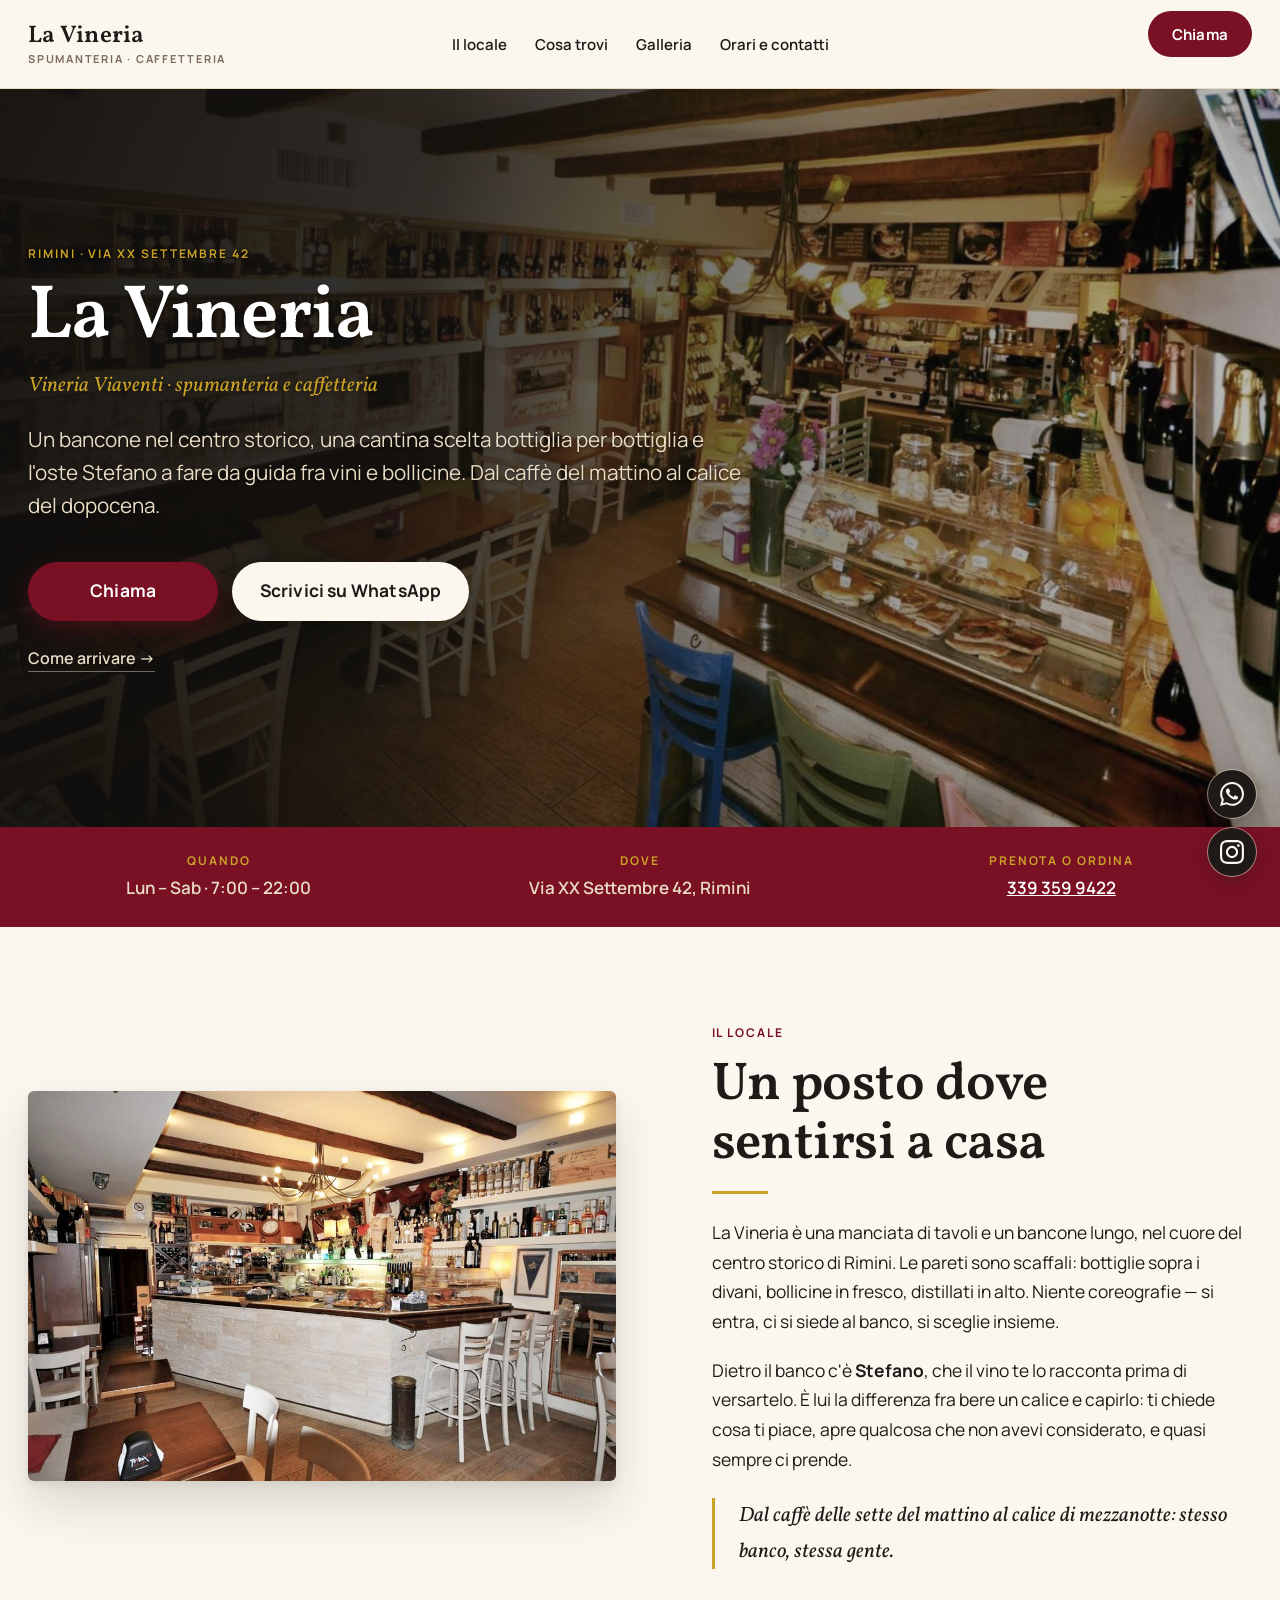
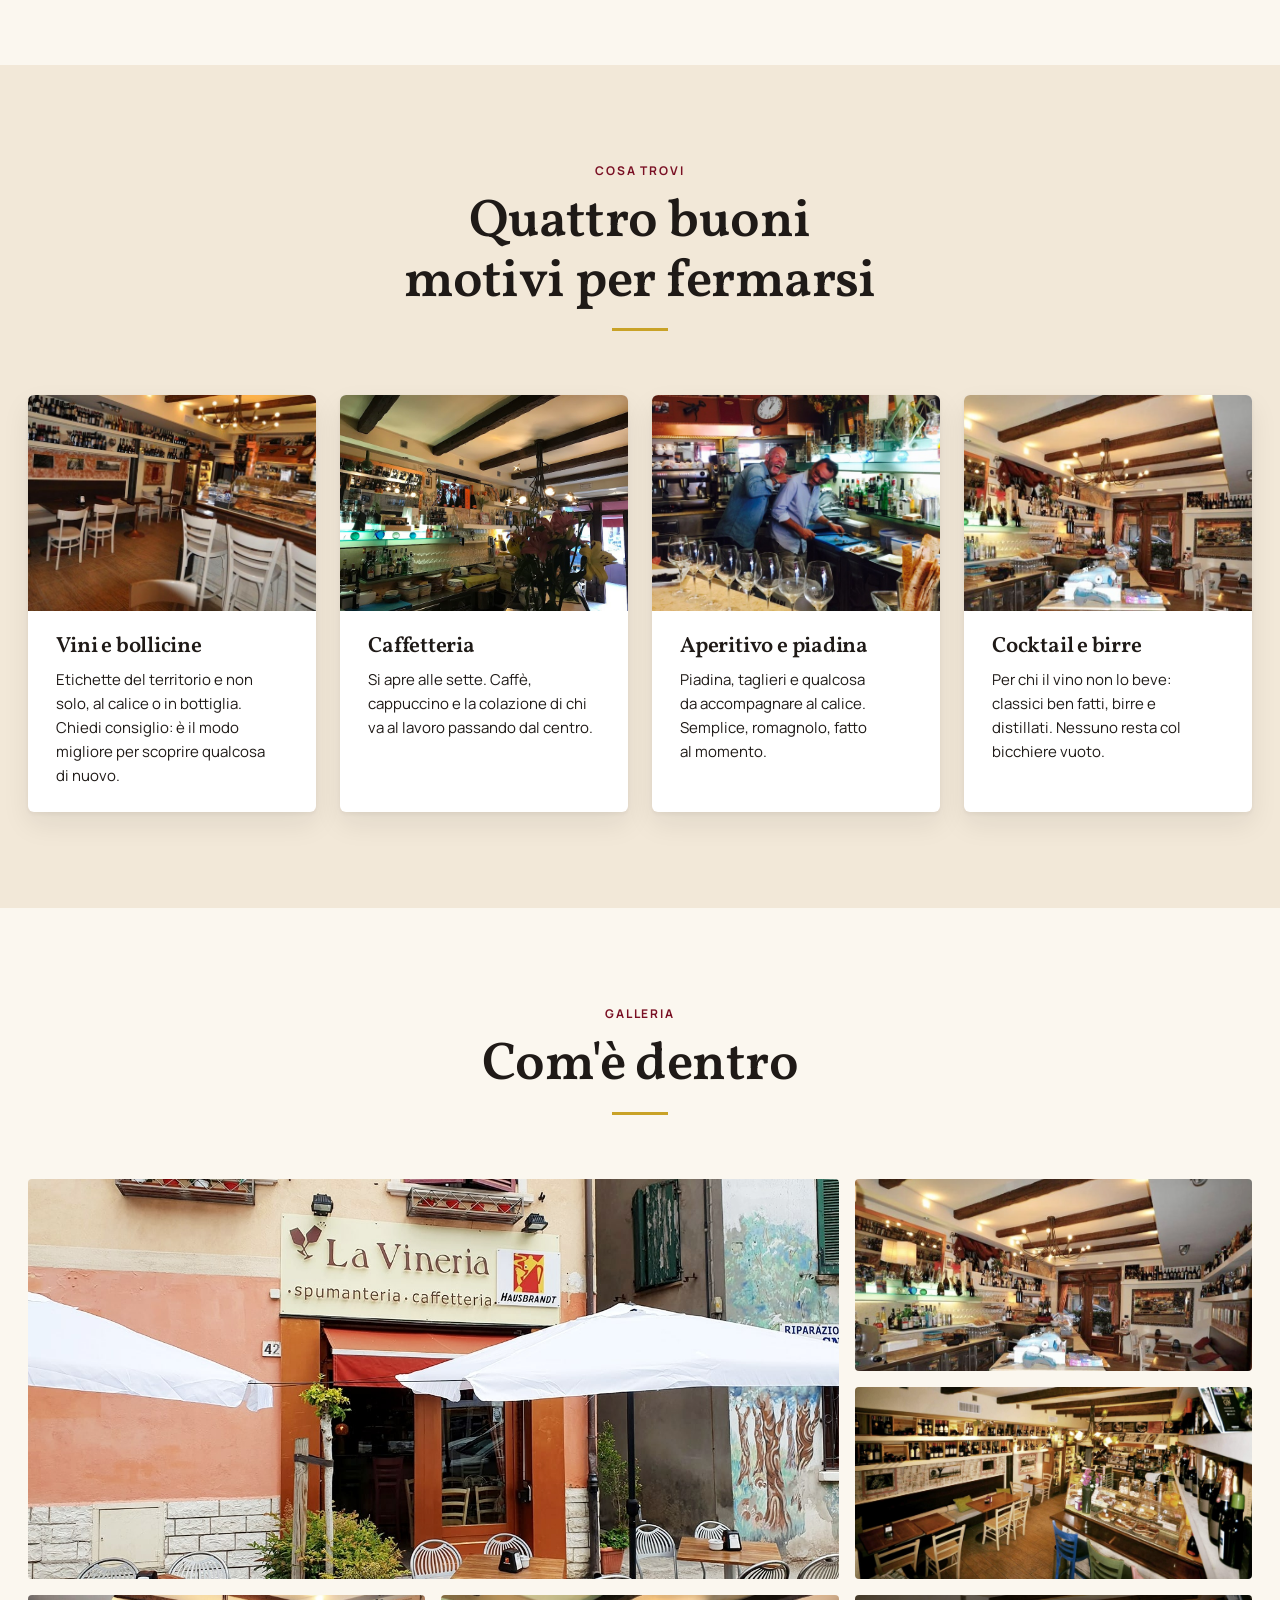
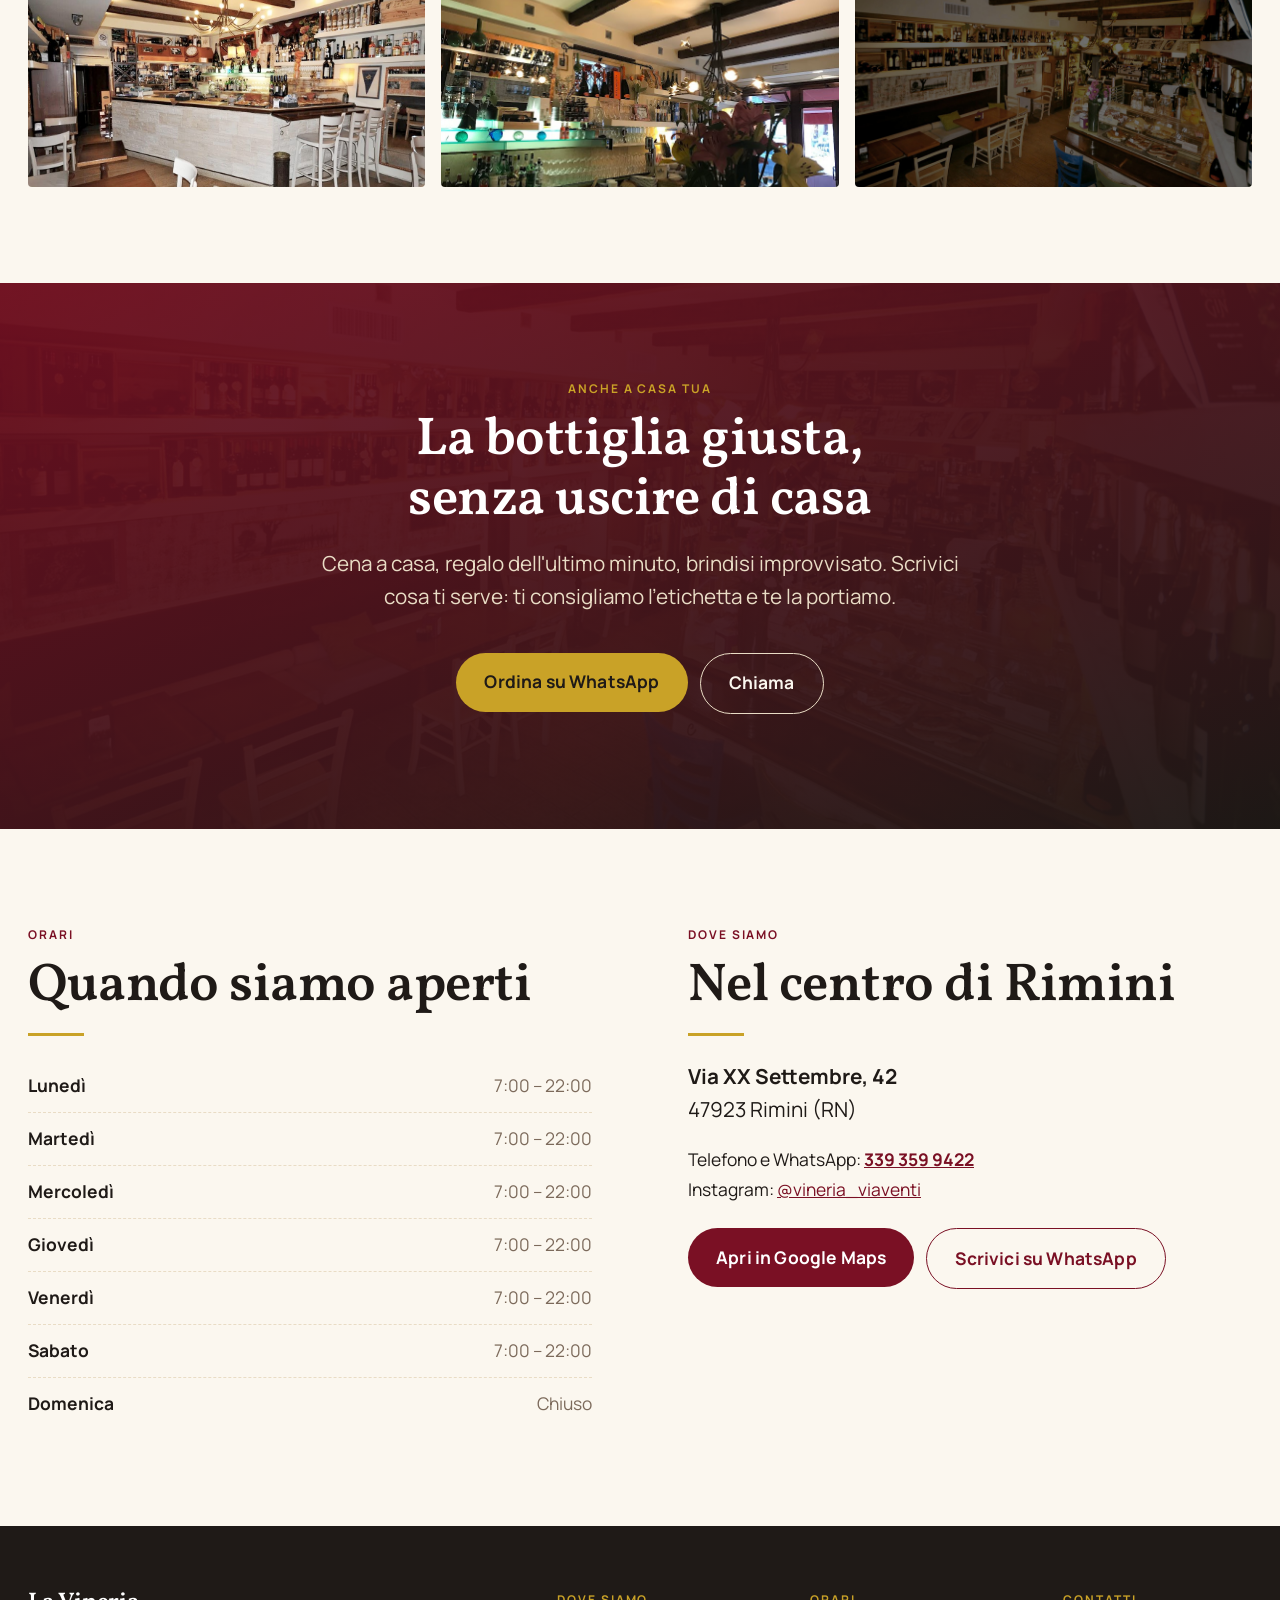
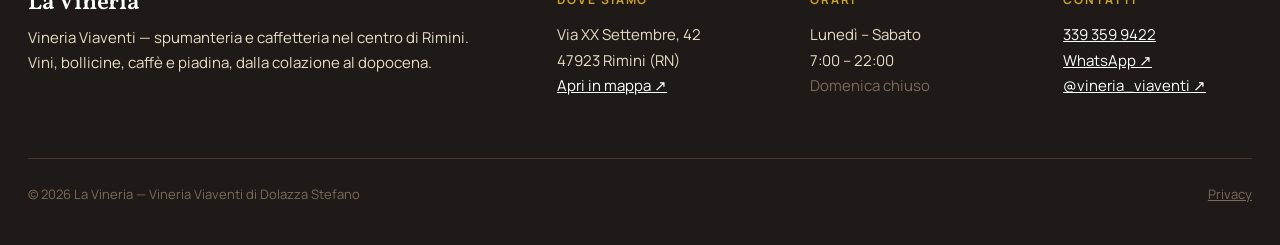
==== commit 13affbc4: "Layout piu' largo, galleria ridisegnata, bottone bordato leggibile - larghezza massima del contenuto" ====
--- a/index.html
+++ b/index.html
@@ -63,7 +63,7 @@
 					</ul>
 
 					<div class="wp-block-buttons lv-nav-cta">
-						<div class="wp-block-button"><a class="wp-block-button__link" href="tel:+393393599422">Chiama 339 359 9422</a></div>
+						<div class="wp-block-button"><a class="wp-block-button__link" href="tel:+393393599422">Chiama</a></div>
 					</div>
 				</div>
 			</div>
@@ -79,7 +79,7 @@
 <main>
 
 <!-- ================================ HERO ================================ -->
-<div class="wp-block-cover lv-hero" style="padding:var(--wp--preset--spacing--70) var(--wp--preset--spacing--40)">
+<div class="wp-block-cover lv-hero" style="padding:var(--wp--preset--spacing--70) var(--lv-gutter)">
 	<span aria-hidden="true" class="wp-block-cover__background has-velo-scuro-gradient-background"></span>
 	<img class="wp-block-cover__image-background" alt="La sala della Vineria Viaventi a Rimini, con le pareti rivestite di bottiglie e i tavoli in legno" src="assets/img/vineria-interno-panoramica.jpg" fetchpriority="high">
 	<div class="wp-block-cover__inner-container">
@@ -105,7 +105,7 @@
 </div>
 
 <!-- ========================= INFORMAZIONI RAPIDE ========================= -->
-<div class="lv-strip has-accent-4-color has-accent-1-background-color" style="padding:var(--wp--preset--spacing--40)">
+<div class="lv-strip has-accent-4-color has-accent-1-background-color" style="padding:var(--wp--preset--spacing--40) var(--lv-gutter)">
 	<div class="wp-block-columns lv-wide">
 		<div class="wp-block-column">
 			<p class="has-text-align-center has-accent-2-color" style="margin-bottom:0.2rem;font-size:0.75rem;font-weight:700;letter-spacing:0.16em;text-transform:uppercase">Quando</p>
@@ -158,7 +158,7 @@
 		<div class="wp-block-column">
 			<div class="lv-card has-accent-5-background-color" style="border-radius:6px;box-shadow:var(--wp--preset--shadow--soft)">
 				<figure class="wp-block-image"><img src="assets/img/vineria-sala-vini.jpg" alt="Gli scaffali della Vineria carichi di bottiglie di vino sopra i divanetti della sala" loading="lazy"></figure>
-				<div class="wp-block-group" style="padding:var(--wp--preset--spacing--40)">
+				<div class="wp-block-group" style="padding:var(--wp--preset--spacing--40) var(--lv-gutter)">
 					<h3 style="font-size:1.375rem;margin-bottom:0.5rem">Vini e bollicine</h3>
 					<p style="margin:0;font-size:0.9375rem;line-height:1.6">Etichette del territorio e non solo, al calice o in bottiglia. Chiedi consiglio: è il modo migliore per scoprire qualcosa di nuovo.</p>
 				</div>
@@ -168,7 +168,7 @@
 		<div class="wp-block-column">
 			<div class="lv-card has-accent-5-background-color" style="border-radius:6px;box-shadow:var(--wp--preset--shadow--soft)">
 				<figure class="wp-block-image"><img src="assets/img/vineria-mescita-fiori.jpg" alt="Il retrobanco della Vineria con i calici allineati, le bottiglie e un mazzo di fiori freschi" loading="lazy"></figure>
-				<div class="wp-block-group" style="padding:var(--wp--preset--spacing--40)">
+				<div class="wp-block-group" style="padding:var(--wp--preset--spacing--40) var(--lv-gutter)">
 					<h3 style="font-size:1.375rem;margin-bottom:0.5rem">Caffetteria</h3>
 					<p style="margin:0;font-size:0.9375rem;line-height:1.6">Si apre alle sette. Caffè, cappuccino e la colazione di chi va al lavoro passando dal centro.</p>
 				</div>
@@ -178,7 +178,7 @@
 		<div class="wp-block-column">
 			<div class="lv-card has-accent-5-background-color" style="border-radius:6px;box-shadow:var(--wp--preset--shadow--soft)">
 				<figure class="wp-block-image"><img src="assets/img/vineria-degustazione-calici.jpg" alt="Calici allineati sul bancone per una degustazione, con piadina e tramezzini pronti da servire" loading="lazy"></figure>
-				<div class="wp-block-group" style="padding:var(--wp--preset--spacing--40)">
+				<div class="wp-block-group" style="padding:var(--wp--preset--spacing--40) var(--lv-gutter)">
 					<h3 style="font-size:1.375rem;margin-bottom:0.5rem">Aperitivo e piadina</h3>
 					<p style="margin:0;font-size:0.9375rem;line-height:1.6">Piadina, taglieri e qualcosa da accompagnare al calice. Semplice, romagnolo, fatto al momento.</p>
 				</div>
@@ -188,7 +188,7 @@
 		<div class="wp-block-column">
 			<div class="lv-card has-accent-5-background-color" style="border-radius:6px;box-shadow:var(--wp--preset--shadow--soft)">
 				<figure class="wp-block-image"><img src="assets/img/vineria-sala-arredo.jpg" alt="La sala della Vineria con i divanetti e i tavolini, pronta per il dopocena" loading="lazy"></figure>
-				<div class="wp-block-group" style="padding:var(--wp--preset--spacing--40)">
+				<div class="wp-block-group" style="padding:var(--wp--preset--spacing--40) var(--lv-gutter)">
 					<h3 style="font-size:1.375rem;margin-bottom:0.5rem">Cocktail e birre</h3>
 					<p style="margin:0;font-size:0.9375rem;line-height:1.6">Per chi il vino non lo beve: classici ben fatti, birre e distillati. Nessuno resta col bicchiere vuoto.</p>
 				</div>
@@ -216,7 +216,7 @@
 </section>
 
 <!-- ============================= A CASA TUA ============================== -->
-<div class="wp-block-cover" style="padding:var(--wp--preset--spacing--70) var(--wp--preset--spacing--40)">
+<div class="wp-block-cover" style="padding:var(--wp--preset--spacing--70) var(--lv-gutter)">
 	<span aria-hidden="true" class="wp-block-cover__background has-velo-bordeaux-gradient-background"></span>
 	<img class="wp-block-cover__image-background" alt="" src="assets/img/vineria-copertina.jpg" loading="lazy">
 	<div class="wp-block-cover__inner-container">
@@ -227,7 +227,7 @@
 
 			<div class="wp-block-buttons is-content-justification-center">
 				<div class="wp-block-button"><a class="wp-block-button__link" href="https://wa.me/393393599422" style="color:#1f1a17;background-color:#c9a227" target="_blank" rel="noreferrer noopener">Ordina su WhatsApp</a></div>
-				<div class="wp-block-button is-style-outline"><a class="wp-block-button__link" href="tel:+393393599422" style="border-color:#e9dcc5;border-width:1px;color:#fbf7ef">Chiama 339 359 9422</a></div>
+				<div class="wp-block-button is-style-outline"><a class="wp-block-button__link" href="tel:+393393599422" style="border-color:#e9dcc5;border-width:1px;color:#fbf7ef">Chiama</a></div>
 			</div>
 		</div>
 	</div>
@@ -272,7 +272,7 @@
 </main>
 
 <!-- =============================== FOOTER ================================ -->
-<footer class="has-accent-4-color has-contrast-background-color" style="padding:var(--wp--preset--spacing--60) var(--wp--preset--spacing--40) var(--wp--preset--spacing--50)">
+<footer class="has-accent-4-color has-contrast-background-color" style="padding:var(--wp--preset--spacing--60) var(--lv-gutter) var(--wp--preset--spacing--50)">
 	<div class="wp-block-columns lv-wide" style="gap:var(--wp--preset--spacing--60)">
 		<div class="wp-block-column" style="flex-basis:38%">
 			<h3 class="has-accent-5-color" style="font-size:1.5rem;margin-bottom:0.5rem">La Vineria</h3>
--- a/assets/css/base.css
+++ b/assets/css/base.css
@@ -68,8 +68,12 @@
 	--wp--preset--shadow--soft: 0 2px 4px rgba(31, 26, 23, 0.05), 0 12px 28px rgba(31, 26, 23, 0.08);
 	--wp--preset--shadow--lift: 0 4px 8px rgba(31, 26, 23, 0.07), 0 24px 48px rgba(31, 26, 23, 0.14);
 
-	--lv-content: 720px;
-	--lv-wide: 1240px;
+	--lv-content: 820px;
+	--lv-wide: 1700px;
+
+	/* Il margine laterale della pagina: stretto, cosi' il contenuto arriva
+	   vicino al bordo anche sui monitor larghi. */
+	--lv-gutter: clamp(1rem, 2.2vw, 2.5rem);
 }
 
 /* --- Base ---------------------------------------------------------------- */
@@ -285,14 +289,19 @@
 	color: var(--wp--preset--color--accent-5);
 }
 
+/* Il bordato eredita il testo bianco del bottone pieno: su fondo chiaro
+   sparirebbe. Il colore di default qui e' il bordeaux; i bordati che stanno
+   sopra una foto scura si tengono il loro colore inline. */
 .wp-block-button.is-style-outline .wp-block-button__link {
 	background-color: transparent;
+	color: var(--wp--preset--color--accent-1);
 	border: 1px solid currentColor;
 }
 
-.wp-block-button.is-style-outline .wp-block-button__link:hover {
-	background-color: var(--wp--preset--color--accent-5);
-	color: var(--wp--preset--color--contrast) !important;
+.wp-block-button.is-style-outline .wp-block-button__link:hover,
+.wp-block-button.is-style-outline .wp-block-button__link:focus {
+	background-color: var(--wp--preset--color--accent-1);
+	color: var(--wp--preset--color--accent-5);
 }
 
 /* --- Titolo del sito ----------------------------------------------------- */
@@ -311,11 +320,15 @@
 }
 
 /* --- Galleria ------------------------------------------------------------ */
+/* Righe di altezza fissa e prima foto grande il doppio: sei ritagli uguali
+   in fila sembravano un provino, non una galleria. Con 3 colonne le sei
+   immagini riempiono esattamente tre righe, senza buchi. */
 .wp-block-gallery {
 	display: grid;
 	grid-template-columns: repeat(3, 1fr);
+	grid-auto-rows: clamp(150px, 15vw, 260px);
 	gap: var(--wp--preset--spacing--30);
-	margin: 0;
+	margin-block: 0;
 }
 
 .wp-block-gallery .wp-block-image {
@@ -324,14 +337,30 @@
 	border-radius: 4px;
 }
 
+.wp-block-gallery .wp-block-image:first-child {
+	grid-column: span 2;
+	grid-row: span 2;
+}
+
 .wp-block-gallery .wp-block-image img {
-	aspect-ratio: 4 / 3;
+	width: 100%;
+	height: 100%;
 	object-fit: cover;
 }
 
 @media (max-width: 781px) {
 	.wp-block-gallery {
 		grid-template-columns: repeat(2, 1fr);
+		grid-auto-rows: clamp(120px, 32vw, 200px);
+	}
+
+	.wp-block-gallery .wp-block-image:first-child {
+		grid-row: span 1;
+	}
+
+	/* Sei foto su due colonne lasciano l'ultima spaiata: la si allarga. */
+	.wp-block-gallery .wp-block-image:last-child {
+		grid-column: span 2;
 	}
 }
 
@@ -419,7 +448,13 @@
 
 /* --- Sezioni ------------------------------------------------------------- */
 .lv-section {
-	padding: var(--wp--preset--spacing--70) var(--wp--preset--spacing--40);
+	padding: var(--wp--preset--spacing--70) var(--lv-gutter);
+}
+
+/* L'intestazione segue lo stesso margine delle sezioni: il bottone Chiama
+   resta in linea con il bordo del contenuto, non sospeso a meta'. */
+.lv-header {
+	padding: 0.7rem var(--lv-gutter);
 }
 
 .has-base-2-background-color { background-color: var(--wp--preset--color--base-2); }
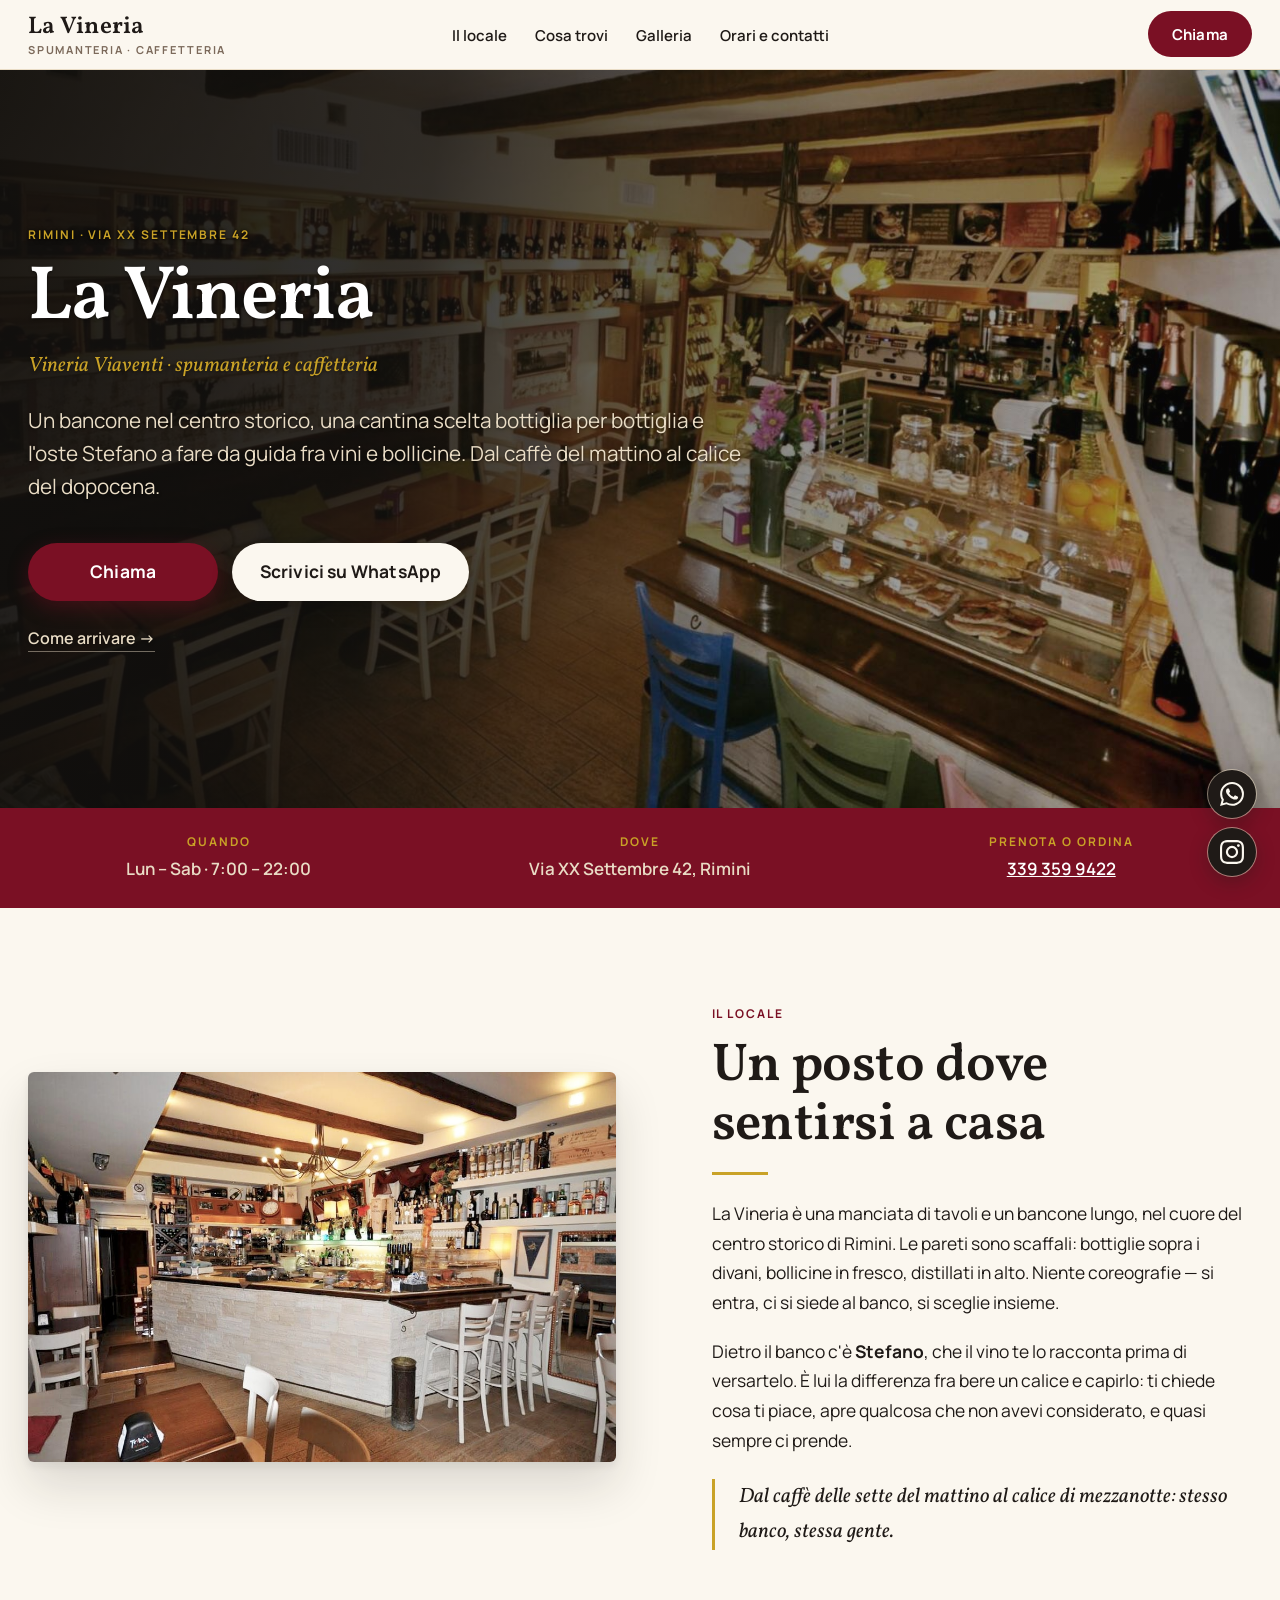
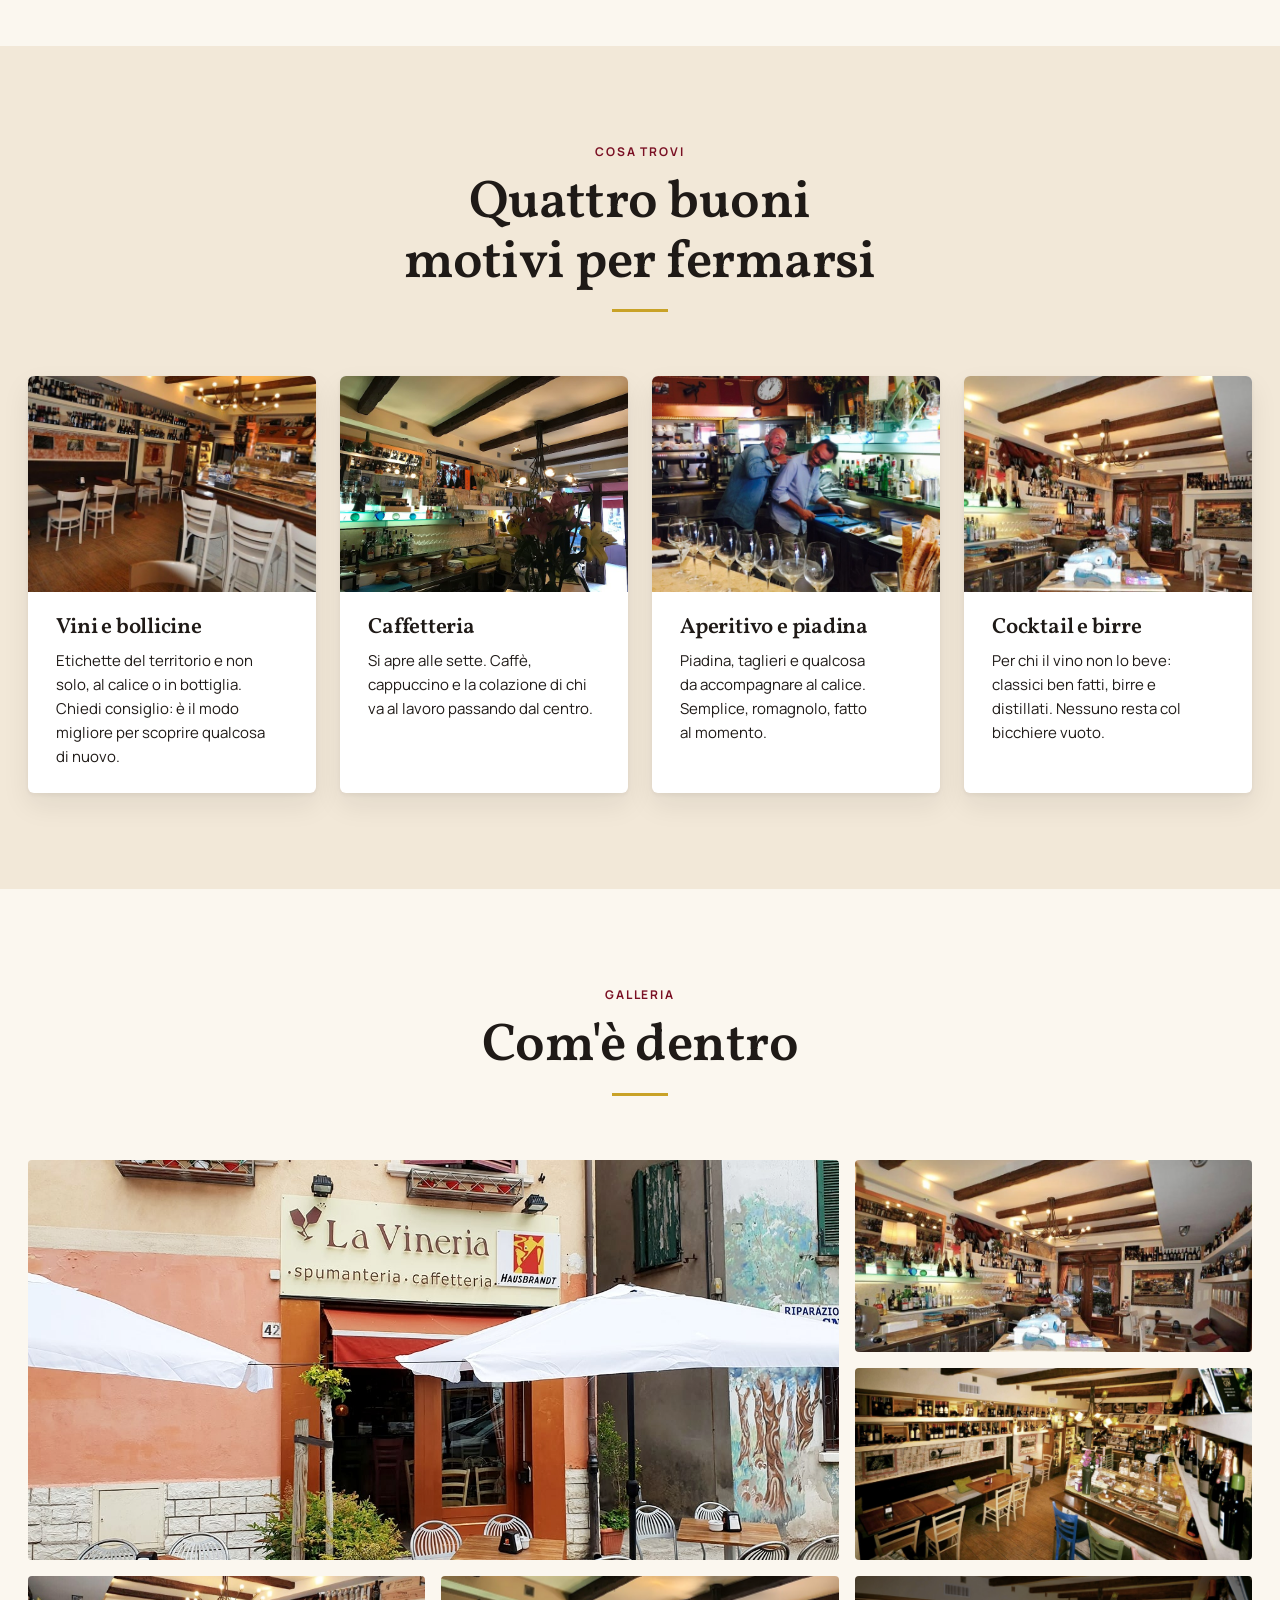
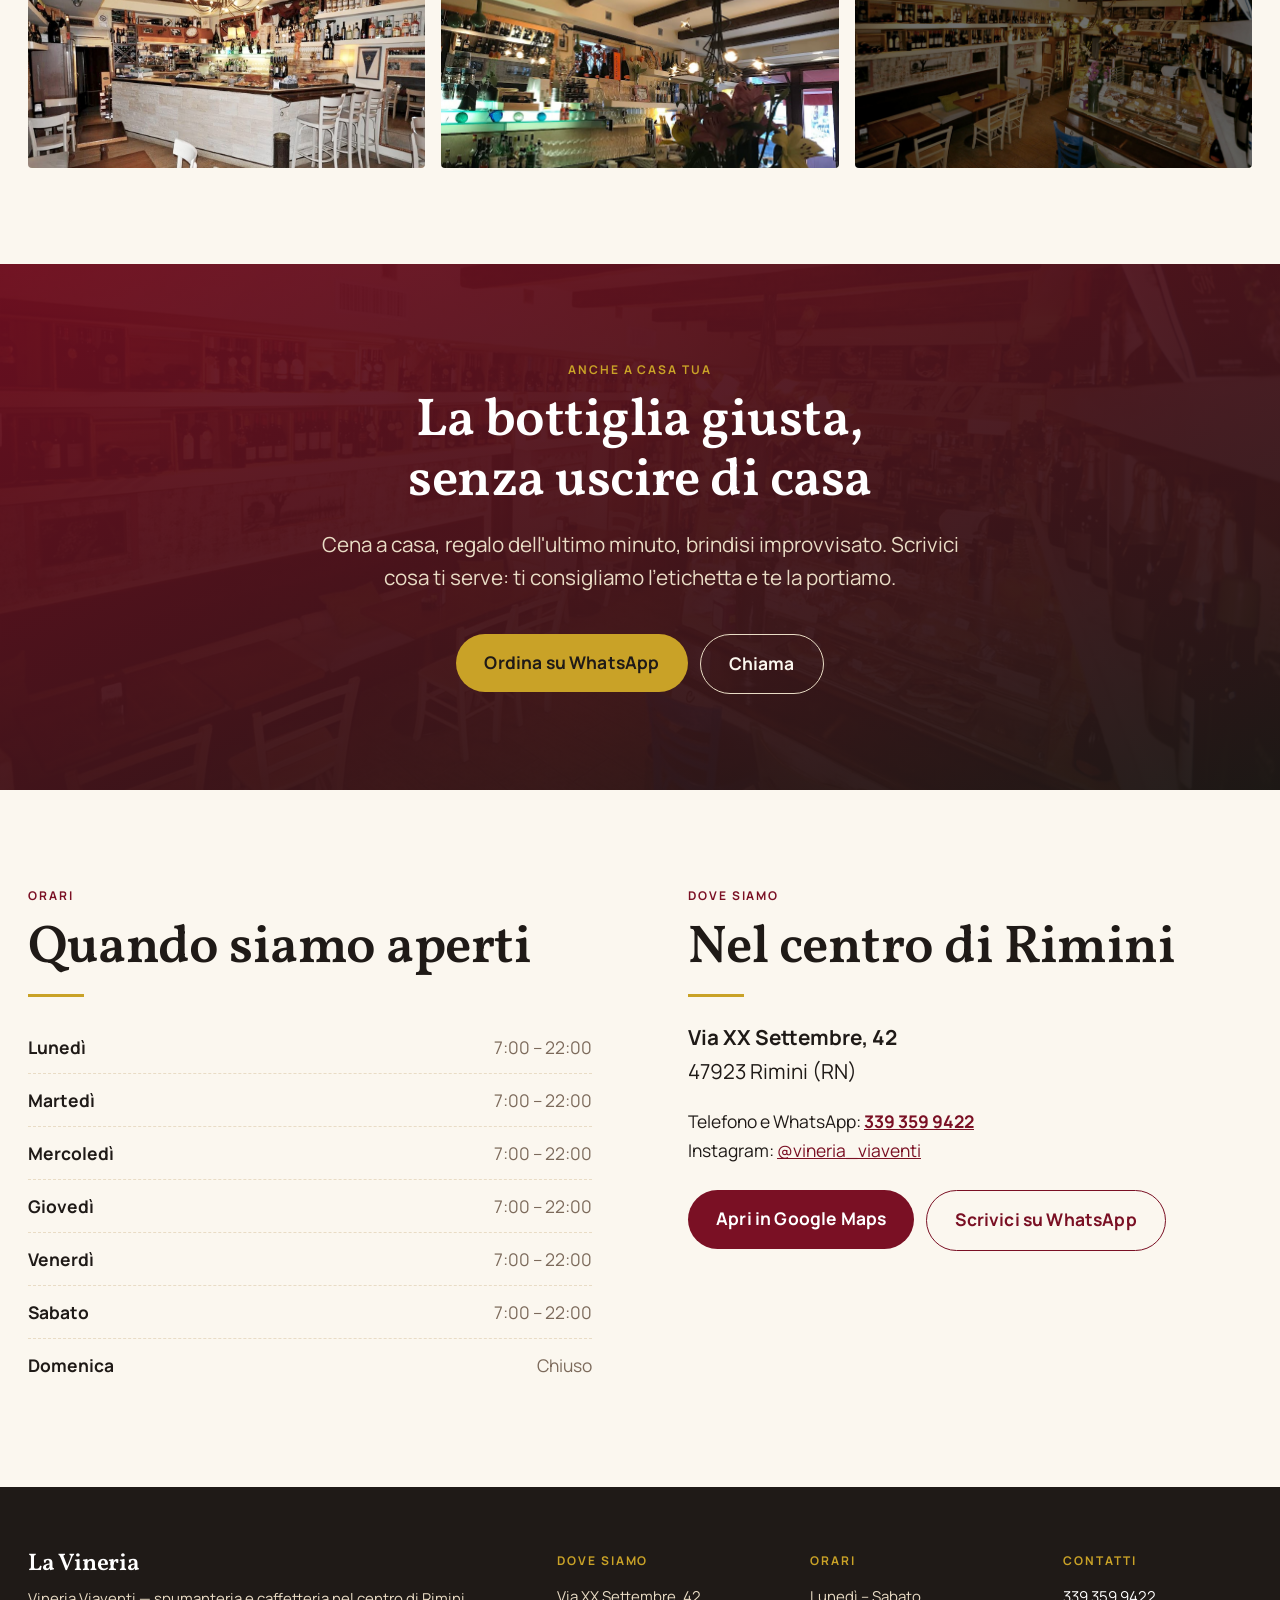
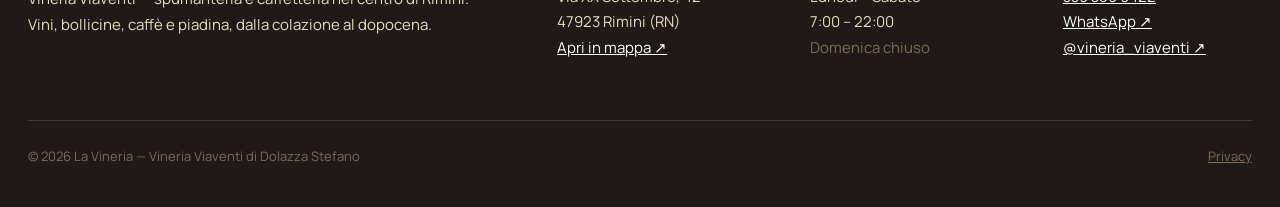
==== commit cd38dd03: "Mobile: niente piu' salti di layout, distanze e footer riordinati Nessuna delle 13 immagini aveva wi" ====
--- a/index.html
+++ b/index.html
@@ -81,7 +81,7 @@
 <!-- ================================ HERO ================================ -->
 <div class="wp-block-cover lv-hero" style="padding:var(--wp--preset--spacing--70) var(--lv-gutter)">
 	<span aria-hidden="true" class="wp-block-cover__background has-velo-scuro-gradient-background"></span>
-	<img class="wp-block-cover__image-background" alt="La sala della Vineria Viaventi a Rimini, con le pareti rivestite di bottiglie e i tavoli in legno" src="assets/img/vineria-interno-panoramica.jpg" fetchpriority="high">
+	<img class="wp-block-cover__image-background" alt="La sala della Vineria Viaventi a Rimini, con le pareti rivestite di bottiglie e i tavoli in legno" src="assets/img/vineria-interno-panoramica.jpg" width="1920" height="923" fetchpriority="high">
 	<div class="wp-block-cover__inner-container">
 		<div class="lv-wide">
 			<div class="lv-780">
@@ -127,7 +127,7 @@
 	<div class="wp-block-columns are-vertically-aligned-center lv-wide" style="gap:var(--wp--preset--spacing--70)">
 		<div class="wp-block-column" style="flex-basis:48%">
 			<figure class="wp-block-image">
-				<img src="assets/img/vineria-bancone.jpg" alt="Il bancone in pietra della Vineria con i calici, la macchina del caffè e le bottiglie alle pareti" style="border-radius:6px;box-shadow:var(--wp--preset--shadow--lift)" loading="lazy">
+				<img src="assets/img/vineria-bancone.jpg" width="1093" height="726" alt="Il bancone in pietra della Vineria con i calici, la macchina del caffè e le bottiglie alle pareti" style="border-radius:6px;box-shadow:var(--wp--preset--shadow--lift)" loading="lazy">
 			</figure>
 		</div>
 		<div class="wp-block-column">
@@ -157,7 +157,7 @@
 	<div class="wp-block-columns lv-wide" style="gap:var(--wp--preset--spacing--40)">
 		<div class="wp-block-column">
 			<div class="lv-card has-accent-5-background-color" style="border-radius:6px;box-shadow:var(--wp--preset--shadow--soft)">
-				<figure class="wp-block-image"><img src="assets/img/vineria-sala-vini.jpg" alt="Gli scaffali della Vineria carichi di bottiglie di vino sopra i divanetti della sala" loading="lazy"></figure>
+				<figure class="wp-block-image"><img src="assets/img/vineria-sala-vini.jpg" width="800" height="440" alt="Gli scaffali della Vineria carichi di bottiglie di vino sopra i divanetti della sala" loading="lazy"></figure>
 				<div class="wp-block-group" style="padding:var(--wp--preset--spacing--40) var(--lv-gutter)">
 					<h3 style="font-size:1.375rem;margin-bottom:0.5rem">Vini e bollicine</h3>
 					<p style="margin:0;font-size:0.9375rem;line-height:1.6">Etichette del territorio e non solo, al calice o in bottiglia. Chiedi consiglio: è il modo migliore per scoprire qualcosa di nuovo.</p>
@@ -167,7 +167,7 @@
 
 		<div class="wp-block-column">
 			<div class="lv-card has-accent-5-background-color" style="border-radius:6px;box-shadow:var(--wp--preset--shadow--soft)">
-				<figure class="wp-block-image"><img src="assets/img/vineria-mescita-fiori.jpg" alt="Il retrobanco della Vineria con i calici allineati, le bottiglie e un mazzo di fiori freschi" loading="lazy"></figure>
+				<figure class="wp-block-image"><img src="assets/img/vineria-mescita-fiori.jpg" width="800" height="600" alt="Il retrobanco della Vineria con i calici allineati, le bottiglie e un mazzo di fiori freschi" loading="lazy"></figure>
 				<div class="wp-block-group" style="padding:var(--wp--preset--spacing--40) var(--lv-gutter)">
 					<h3 style="font-size:1.375rem;margin-bottom:0.5rem">Caffetteria</h3>
 					<p style="margin:0;font-size:0.9375rem;line-height:1.6">Si apre alle sette. Caffè, cappuccino e la colazione di chi va al lavoro passando dal centro.</p>
@@ -177,7 +177,7 @@
 
 		<div class="wp-block-column">
 			<div class="lv-card has-accent-5-background-color" style="border-radius:6px;box-shadow:var(--wp--preset--shadow--soft)">
-				<figure class="wp-block-image"><img src="assets/img/vineria-degustazione-calici.jpg" alt="Calici allineati sul bancone per una degustazione, con piadina e tramezzini pronti da servire" loading="lazy"></figure>
+				<figure class="wp-block-image"><img src="assets/img/vineria-degustazione-calici.jpg" width="640" height="852" alt="Calici allineati sul bancone per una degustazione, con piadina e tramezzini pronti da servire" loading="lazy"></figure>
 				<div class="wp-block-group" style="padding:var(--wp--preset--spacing--40) var(--lv-gutter)">
 					<h3 style="font-size:1.375rem;margin-bottom:0.5rem">Aperitivo e piadina</h3>
 					<p style="margin:0;font-size:0.9375rem;line-height:1.6">Piadina, taglieri e qualcosa da accompagnare al calice. Semplice, romagnolo, fatto al momento.</p>
@@ -187,7 +187,7 @@
 
 		<div class="wp-block-column">
 			<div class="lv-card has-accent-5-background-color" style="border-radius:6px;box-shadow:var(--wp--preset--shadow--soft)">
-				<figure class="wp-block-image"><img src="assets/img/vineria-sala-arredo.jpg" alt="La sala della Vineria con i divanetti e i tavolini, pronta per il dopocena" loading="lazy"></figure>
+				<figure class="wp-block-image"><img src="assets/img/vineria-sala-arredo.jpg" width="937" height="462" alt="La sala della Vineria con i divanetti e i tavolini, pronta per il dopocena" loading="lazy"></figure>
 				<div class="wp-block-group" style="padding:var(--wp--preset--spacing--40) var(--lv-gutter)">
 					<h3 style="font-size:1.375rem;margin-bottom:0.5rem">Cocktail e birre</h3>
 					<p style="margin:0;font-size:0.9375rem;line-height:1.6">Per chi il vino non lo beve: classici ben fatti, birre e distillati. Nessuno resta col bicchiere vuoto.</p>
@@ -206,19 +206,19 @@
 	</div>
 
 	<figure class="wp-block-gallery lv-gallery lv-wide">
-		<figure class="wp-block-image"><img src="assets/img/vineria-dehors-insegna.jpg" alt="L'insegna La Vineria spumanteria caffetteria sopra l'ingresso, con i tavolini all'aperto sotto gli ombrelloni" loading="lazy"></figure>
-		<figure class="wp-block-image"><img src="assets/img/vineria-sala-arredo.jpg" alt="La sala della Vineria con i divanetti, i tavolini in legno e le travi a vista" loading="lazy"></figure>
-		<figure class="wp-block-image"><img src="assets/img/vineria-interno-panoramica.jpg" alt="Vista d'insieme della sala della Vineria, dai tavoli fino al banco" loading="lazy"></figure>
-		<figure class="wp-block-image"><img src="assets/img/vineria-bancone.jpg" alt="Il bancone della Vineria visto dalla sala, con gli sgabelli e la vetrina dei salati" loading="lazy"></figure>
-		<figure class="wp-block-image"><img src="assets/img/vineria-mescita-fiori.jpg" alt="Il retrobanco con i calici in fila, le bottiglie di distillati e i fiori freschi" loading="lazy"></figure>
-		<figure class="wp-block-image"><img src="assets/img/vineria-copertina.jpg" alt="Scorcio della Vineria Viaventi con le pareti di bottiglie" loading="lazy"></figure>
+		<figure class="wp-block-image"><img src="assets/img/vineria-dehors-insegna.jpg" width="1352" height="640" alt="L'insegna La Vineria spumanteria caffetteria sopra l'ingresso, con i tavolini all'aperto sotto gli ombrelloni" loading="lazy"></figure>
+		<figure class="wp-block-image"><img src="assets/img/vineria-sala-arredo.jpg" width="937" height="462" alt="La sala della Vineria con i divanetti, i tavolini in legno e le travi a vista" loading="lazy"></figure>
+		<figure class="wp-block-image"><img src="assets/img/vineria-interno-panoramica.jpg" width="1920" height="923" alt="Vista d'insieme della sala della Vineria, dai tavoli fino al banco" loading="lazy"></figure>
+		<figure class="wp-block-image"><img src="assets/img/vineria-bancone.jpg" width="1093" height="726" alt="Il bancone della Vineria visto dalla sala, con gli sgabelli e la vetrina dei salati" loading="lazy"></figure>
+		<figure class="wp-block-image"><img src="assets/img/vineria-mescita-fiori.jpg" width="800" height="600" alt="Il retrobanco con i calici in fila, le bottiglie di distillati e i fiori freschi" loading="lazy"></figure>
+		<figure class="wp-block-image"><img src="assets/img/vineria-copertina.jpg" width="1920" height="800" alt="Scorcio della Vineria Viaventi con le pareti di bottiglie" loading="lazy"></figure>
 	</figure>
 </section>
 
 <!-- ============================= A CASA TUA ============================== -->
 <div class="wp-block-cover" style="padding:var(--wp--preset--spacing--70) var(--lv-gutter)">
 	<span aria-hidden="true" class="wp-block-cover__background has-velo-bordeaux-gradient-background"></span>
-	<img class="wp-block-cover__image-background" alt="" src="assets/img/vineria-copertina.jpg" loading="lazy">
+	<img class="wp-block-cover__image-background" alt="" src="assets/img/vineria-copertina.jpg" width="1920" height="800" loading="lazy">
 	<div class="wp-block-cover__inner-container">
 		<div class="lv-680">
 			<p class="has-text-align-center lv-eyebrow has-accent-2-color">Anche a casa tua</p>
--- a/assets/css/base.css
+++ b/assets/css/base.css
@@ -222,6 +222,21 @@
 	.wp-block-column {
 		flex-basis: 100% !important;
 	}
+
+	/* Le distanze fra colonne sono pensate per l'affiancamento: impilate
+	   diventano buchi. Il gap inline delle sezioni va scavalcato. */
+	.wp-block-columns {
+		gap: var(--wp--preset--spacing--40) !important;
+	}
+
+	/* Nel footer le tre voci di servizio sono corte: due per riga. */
+	footer .wp-block-column {
+		flex-basis: calc(50% - var(--wp--preset--spacing--40) / 2) !important;
+	}
+
+	footer .wp-block-column:first-child {
+		flex-basis: 100% !important;
+	}
 }
 
 /* --- Immagini, citazioni, separatori ------------------------------------- */
@@ -261,6 +276,13 @@
 	flex-wrap: wrap;
 	gap: 0.75rem;
 	margin: 0 0 1.2rem;
+}
+
+/* Il margine sotto serve solo quando segue altro testo. Nell'intestazione
+   sballava il centraggio verticale: il bottone veniva centrato insieme al
+   suo margine, quindi finiva alto. */
+.wp-block-buttons:last-child {
+	margin-bottom: 0;
 }
 
 .wp-block-buttons.is-content-justification-center {
@@ -351,7 +373,7 @@
 @media (max-width: 781px) {
 	.wp-block-gallery {
 		grid-template-columns: repeat(2, 1fr);
-		grid-auto-rows: clamp(120px, 32vw, 200px);
+		grid-auto-rows: clamp(150px, 42vw, 210px);
 	}
 
 	.wp-block-gallery .wp-block-image:first-child {
@@ -457,6 +479,15 @@
 	padding: 0.7rem var(--lv-gutter);
 }
 
+/* Marchio e menu sulla stessa riga. Sopra i 782px custom.css sostituisce
+   questo con una griglia a tre zone. */
+.lv-header-inner {
+	display: flex;
+	align-items: center;
+	justify-content: space-between;
+	gap: 1rem;
+}
+
 .has-base-2-background-color { background-color: var(--wp--preset--color--base-2); }
 .has-accent-1-background-color { background-color: var(--wp--preset--color--accent-1); }
 .has-accent-5-background-color { background-color: var(--wp--preset--color--accent-5); }
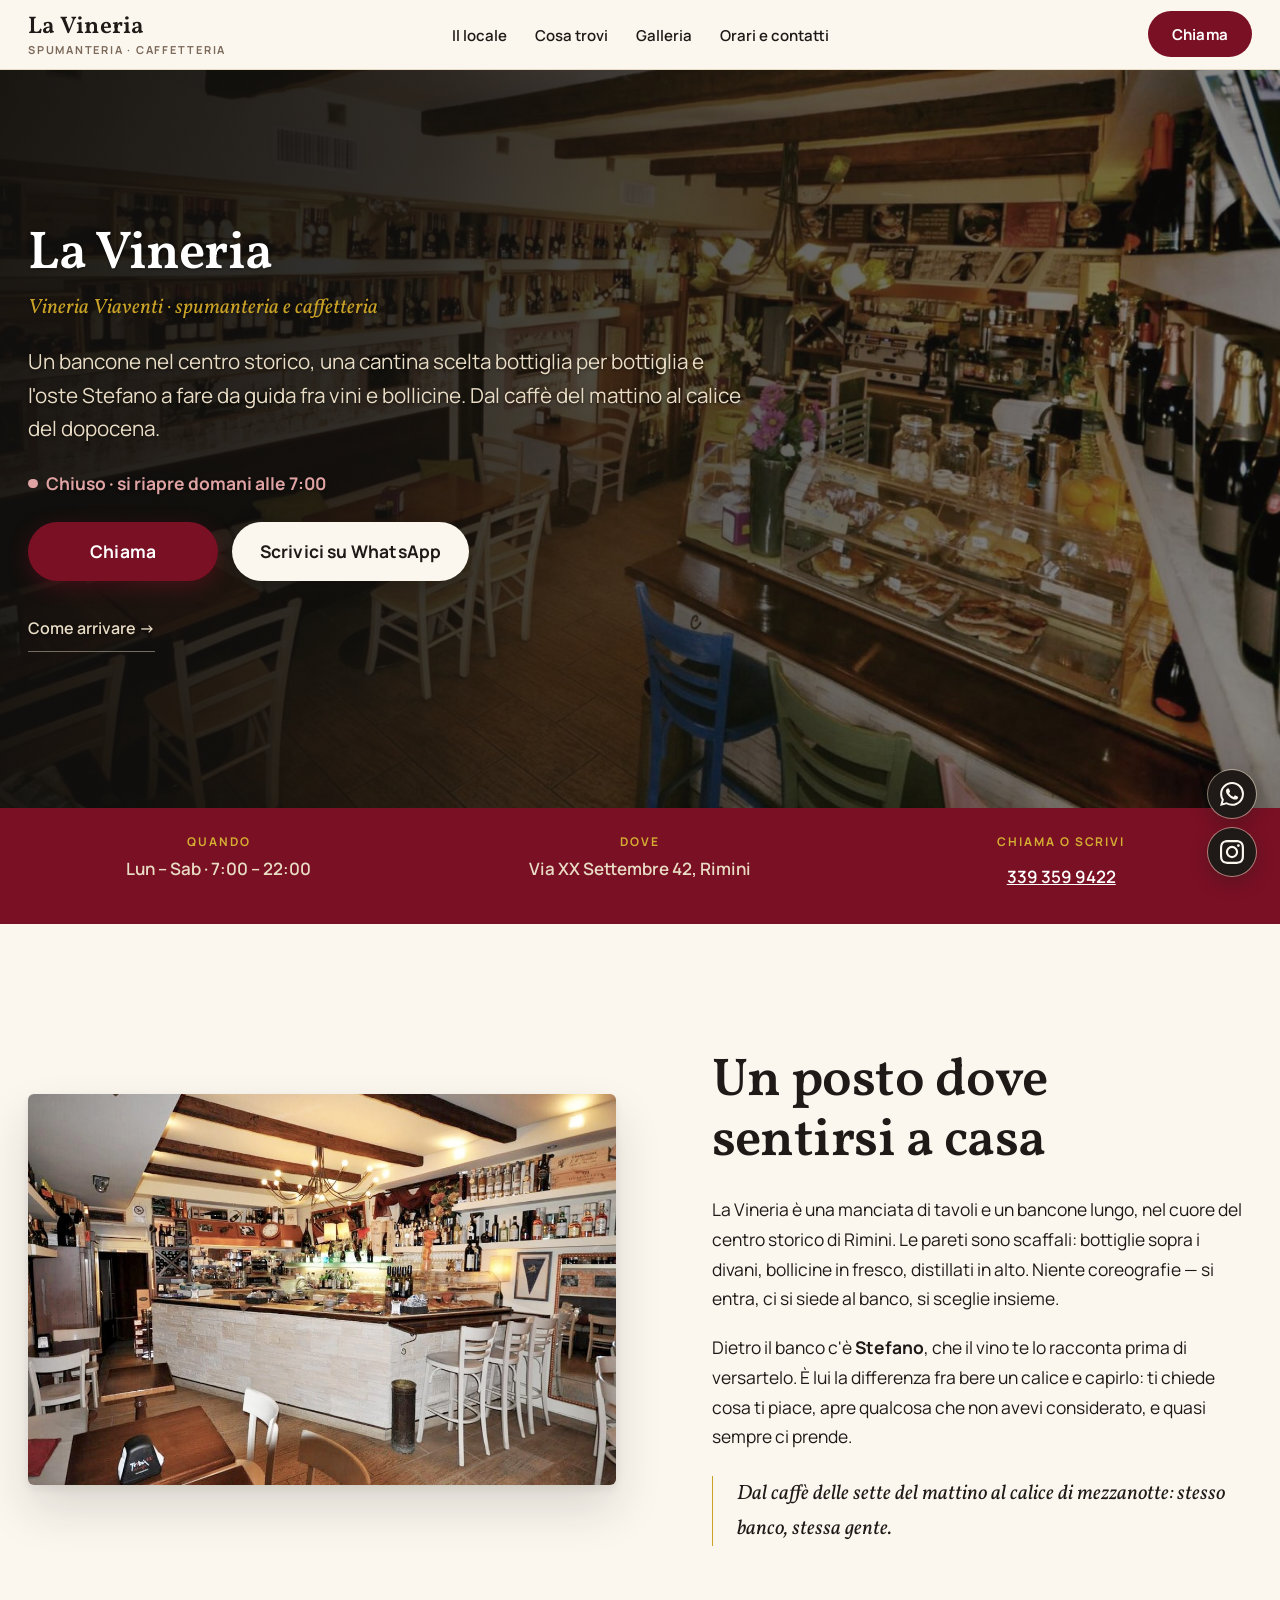
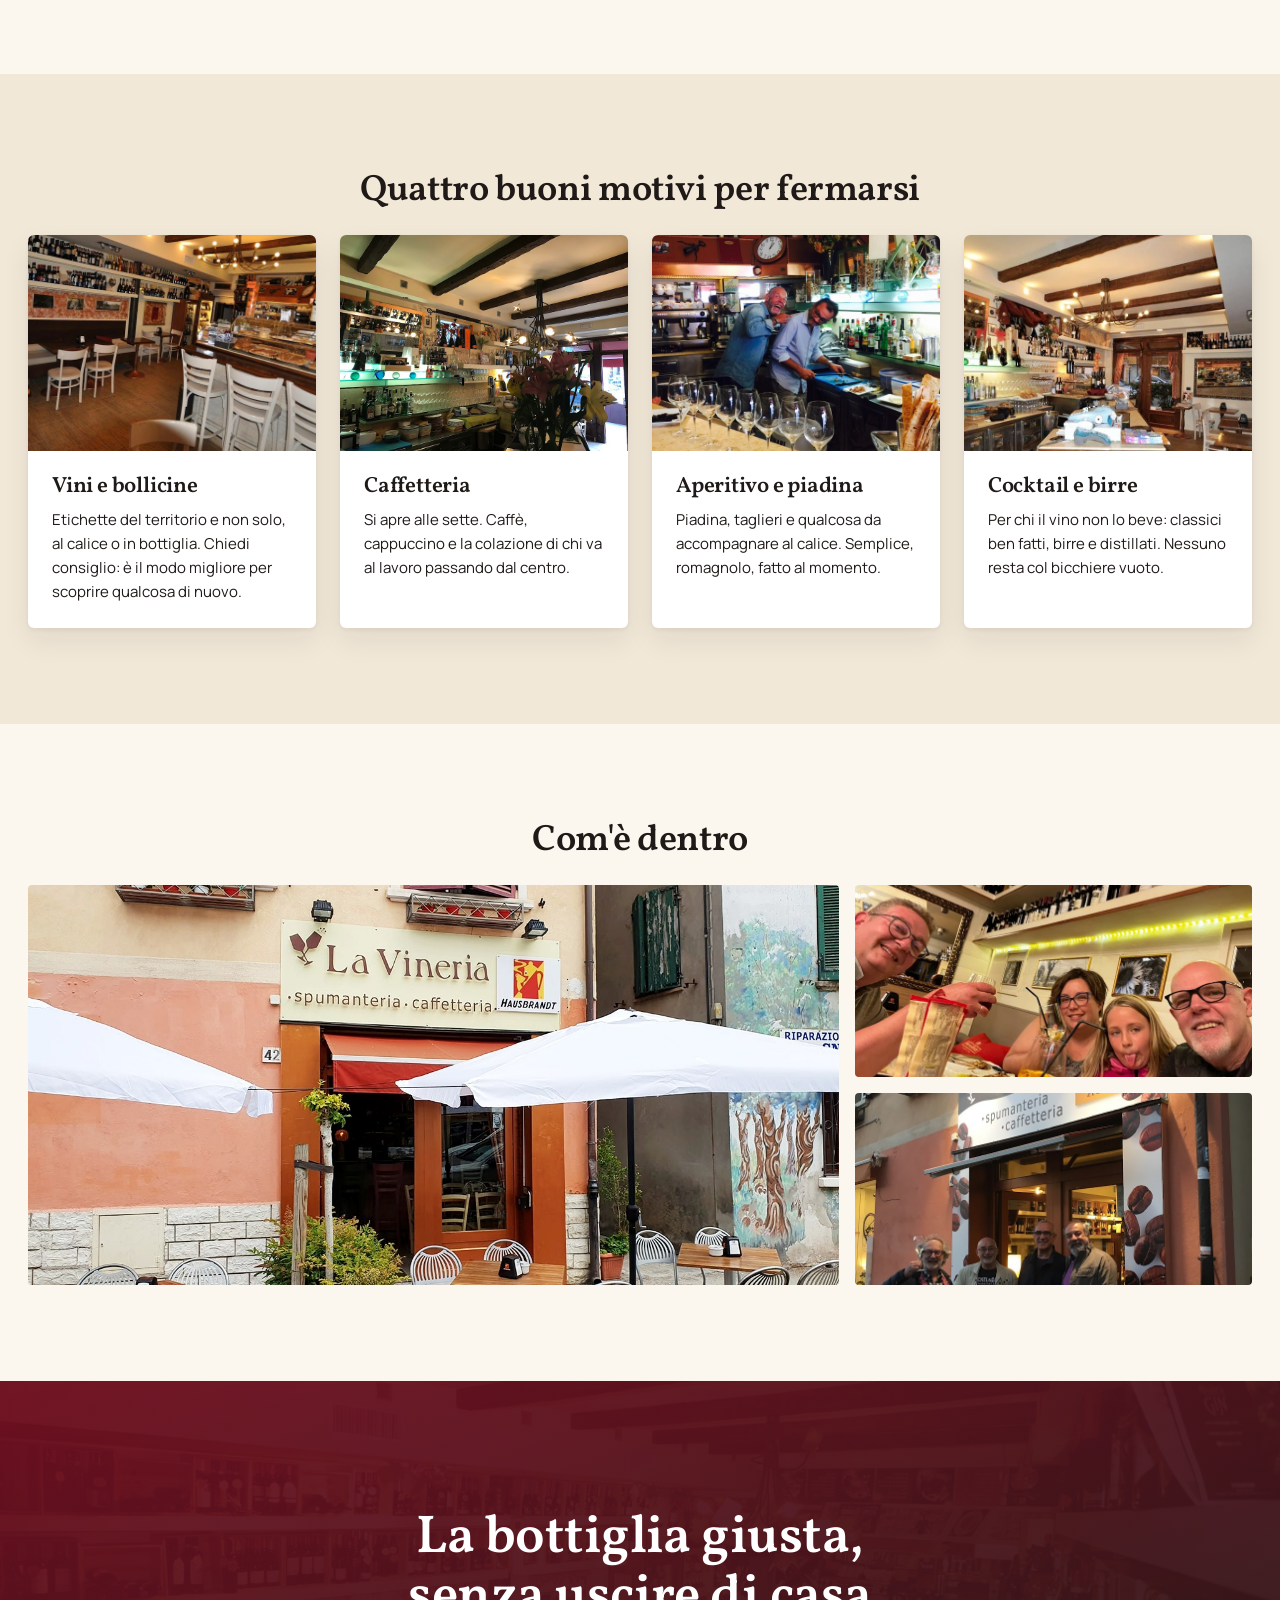
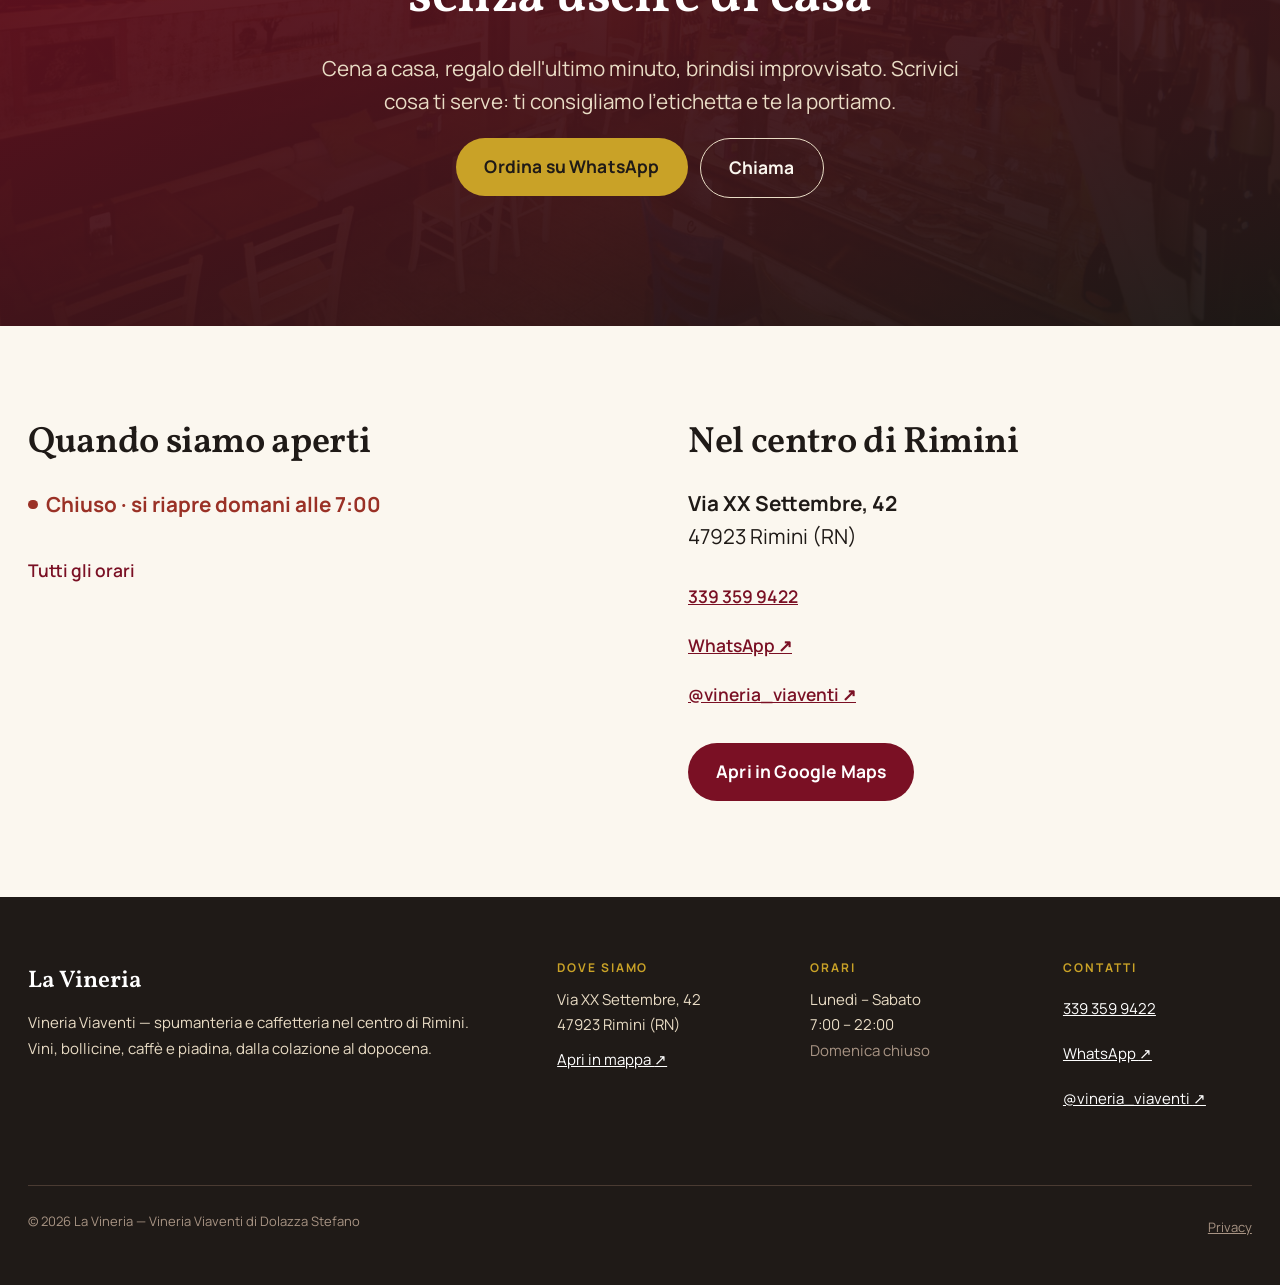
==== commit e47f9519: "Stato di apertura, WhatsApp precompilato, gerarchia e accessibilita' Sei interventi dalla critique. " ====
--- a/index.html
+++ b/index.html
@@ -5,12 +5,22 @@
 <meta name="viewport" content="width=device-width, initial-scale=1">
 <title>La Vineria — Vineria Viaventi · spumanteria e caffetteria a Rimini</title>
 <meta name="description" content="Vineria Viaventi: vini, bollicine, caffè e piadina nel centro storico di Rimini. Via XX Settembre 42, aperto lunedì–sabato 7:00–22:00.">
+<link rel="canonical" href="https://rinaldi-fabio.github.io/lavineria/">
+<meta name="theme-color" content="#7a1024">
+<link rel="icon" href="assets/img/favicon.svg" type="image/svg+xml">
 <meta property="og:type" content="website">
+<meta property="og:site_name" content="La Vineria — Vineria Viaventi">
 <meta property="og:title" content="La Vineria — Vineria Viaventi, Rimini">
 <meta property="og:description" content="Vini, bollicine, caffè e piadina nel centro storico di Rimini. Dal caffè del mattino al calice del dopocena.">
-<meta property="og:image" content="assets/img/vineria-copertina.jpg">
+<meta property="og:url" content="https://rinaldi-fabio.github.io/lavineria/">
+<meta property="og:image" content="https://rinaldi-fabio.github.io/lavineria/assets/img/vineria-copertina.jpg">
+<meta property="og:image:width" content="1920">
+<meta property="og:image:height" content="800">
+<meta property="og:image:alt" content="La sala della Vineria Viaventi con le pareti rivestite di bottiglie">
 <meta property="og:locale" content="it_IT">
+<meta name="twitter:card" content="summary_large_image">
 <link rel="preload" href="assets/fonts/Manrope-VariableFont_wght.woff2" as="font" type="font/woff2" crossorigin>
+<link rel="preload" href="assets/fonts/Vollkorn-VariableFont_wght.woff2" as="font" type="font/woff2" crossorigin>
 <link rel="stylesheet" href="assets/css/base.css">
 <link rel="stylesheet" href="assets/css/custom.css">
 <script type="application/ld+json">
@@ -19,6 +29,8 @@
   "@type": "BarOrPub",
   "name": "La Vineria — Vineria Viaventi",
   "description": "Spumanteria e caffetteria nel centro storico di Rimini.",
+  "url": "https://rinaldi-fabio.github.io/lavineria/",
+  "image": "https://rinaldi-fabio.github.io/lavineria/assets/img/vineria-copertina.jpg",
   "address": {
     "@type": "PostalAddress",
     "streetAddress": "Via XX Settembre, 42",
@@ -29,19 +41,22 @@
   },
   "telephone": "+393393599422",
   "openingHours": "Mo-Sa 07:00-22:00",
+  "hasMap": "https://www.google.com/maps/search/?api=1&query=Via+XX+Settembre+42+Rimini",
   "sameAs": ["https://www.instagram.com/vineria_viaventi/"]
 }
 </script>
 </head>
 <body>
 
+<a class="lv-skip" href="#contenuto">Salta al contenuto</a>
+
 <!-- ============================ INTESTAZIONE ============================ -->
 <header class="lv-header">
 	<div class="lv-header-inner lv-wide">
 
 		<div class="lv-brand">
 			<p class="wp-block-site-title"><a href="./">La Vineria</a></p>
-			<p class="lv-eyebrow lv-quiet" style="margin:0.15rem 0 0;font-size:0.6875rem">Spumanteria · Caffetteria</p>
+			<p class="lv-brand-sub">Spumanteria · Caffetteria</p>
 		</div>
 
 		<nav class="wp-block-navigation lv-nav" aria-label="Menu principale">
@@ -49,7 +64,7 @@
 				<svg viewBox="0 0 24 24" width="24" height="24" aria-hidden="true" focusable="false"><path fill="currentColor" d="M3 6h18v1.5H3zm0 5.25h18v1.5H3zM3 16.5h18V18H3z"/></svg>
 			</button>
 
-			<div class="wp-block-navigation__responsive-container" id="lv-menu">
+			<div class="wp-block-navigation__responsive-container" id="lv-menu" role="dialog" aria-modal="true" aria-label="Menu principale">
 				<div class="wp-block-navigation__responsive-dialog">
 					<button class="wp-block-navigation__responsive-container-close" aria-label="Chiudi il menu">
 						<svg viewBox="0 0 24 24" width="24" height="24" aria-hidden="true" focusable="false"><path fill="currentColor" d="M13.06 12l4.72-4.72-1.06-1.06L12 10.94 7.28 6.22 6.22 7.28 10.94 12l-4.72 4.72 1.06 1.06L12 13.06l4.72 4.72 1.06-1.06z"/></svg>
@@ -76,7 +91,7 @@
 	</div>
 </header>
 
-<main>
+<main id="contenuto">
 
 <!-- ================================ HERO ================================ -->
 <div class="wp-block-cover lv-hero" style="padding:var(--wp--preset--spacing--70) var(--lv-gutter)">
@@ -85,20 +100,20 @@
 	<div class="wp-block-cover__inner-container">
 		<div class="lv-wide">
 			<div class="lv-780">
-				<p class="lv-eyebrow has-accent-2-color">Rimini · Via XX Settembre 42</p>
-
-				<h1 class="has-accent-5-color" style="margin-bottom:0.4rem">La Vineria</h1>
-
-				<p class="has-accent-2-color" style="margin-bottom:1.25rem;font-family:var(--wp--preset--font-family--vollkorn);font-size:var(--wp--preset--font-size--large);font-style:italic">Vineria Viaventi · spumanteria e caffetteria</p>
-
-				<p class="has-accent-4-color" style="margin-bottom:var(--wp--preset--spacing--50);font-size:var(--wp--preset--font-size--large);line-height:1.6">Un bancone nel centro storico, una cantina scelta bottiglia per bottiglia e l'oste Stefano a fare da guida fra vini e bollicine. Dal caffè del mattino al calice del dopocena.</p>
+				<h1 class="has-accent-5-color lv-hero-title">La Vineria</h1>
+
+				<p class="has-accent-2-color lv-hero-claim">Vineria Viaventi · spumanteria e caffetteria</p>
+
+				<p class="has-accent-4-color lv-hero-lead">Un bancone nel centro storico, una cantina scelta bottiglia per bottiglia e l'oste Stefano a fare da guida fra vini e bollicine. Dal caffè del mattino al calice del dopocena.</p>
+
+				<p class="lv-status" id="stato-hero" hidden></p>
 
 				<div class="wp-block-buttons lv-hero-cta">
 					<div class="wp-block-button lv-btn-primary"><a class="wp-block-button__link" href="tel:+393393599422">Chiama</a></div>
-					<div class="wp-block-button lv-btn-secondary"><a class="wp-block-button__link" href="https://wa.me/393393599422" style="color:#1f1a17;background-color:#fbf7ef" target="_blank" rel="noreferrer noopener">Scrivici su WhatsApp</a></div>
-				</div>
-
-				<p class="lv-hero-link" style="margin:var(--wp--preset--spacing--40) 0 0;font-size:1rem"><a href="https://www.google.com/maps/search/?api=1&amp;query=Via+XX+Settembre+42+Rimini" target="_blank" rel="noreferrer noopener">Come arrivare</a></p>
+					<div class="wp-block-button lv-btn-secondary"><a class="wp-block-button__link lv-btn-cream" href="https://wa.me/393393599422?text=Ciao%2C%20vorrei%20un%20tavolo%20per%20" target="_blank" rel="noreferrer noopener">Scrivici su WhatsApp</a></div>
+				</div>
+
+				<p class="lv-hero-link"><a href="https://www.google.com/maps/search/?api=1&amp;query=Via+XX+Settembre+42+Rimini" target="_blank" rel="noreferrer noopener">Come arrivare</a></p>
 			</div>
 		</div>
 	</div>
@@ -108,22 +123,22 @@
 <div class="lv-strip has-accent-4-color has-accent-1-background-color" style="padding:var(--wp--preset--spacing--40) var(--lv-gutter)">
 	<div class="wp-block-columns lv-wide">
 		<div class="wp-block-column">
-			<p class="has-text-align-center has-accent-2-color" style="margin-bottom:0.2rem;font-size:0.75rem;font-weight:700;letter-spacing:0.16em;text-transform:uppercase">Quando</p>
-			<p class="has-text-align-center" style="margin:0;font-size:1.0625rem;font-weight:600">Lun – Sab · 7:00 – 22:00</p>
-		</div>
-		<div class="wp-block-column">
-			<p class="has-text-align-center has-accent-2-color" style="margin-bottom:0.2rem;font-size:0.75rem;font-weight:700;letter-spacing:0.16em;text-transform:uppercase">Dove</p>
-			<p class="has-text-align-center" style="margin:0;font-size:1.0625rem;font-weight:600">Via XX Settembre 42, Rimini</p>
-		</div>
-		<div class="wp-block-column">
-			<p class="has-text-align-center has-accent-2-color" style="margin-bottom:0.2rem;font-size:0.75rem;font-weight:700;letter-spacing:0.16em;text-transform:uppercase">Prenota o ordina</p>
-			<p class="has-text-align-center" style="margin:0;font-size:1.0625rem;font-weight:600"><a href="tel:+393393599422" style="color:var(--wp--preset--color--accent-5)">339 359 9422</a></p>
+			<p class="lv-strip-label">Quando</p>
+			<p class="lv-strip-value">Lun – Sab · 7:00 – 22:00</p>
+		</div>
+		<div class="wp-block-column">
+			<p class="lv-strip-label">Dove</p>
+			<p class="lv-strip-value">Via XX Settembre 42, Rimini</p>
+		</div>
+		<div class="wp-block-column">
+			<p class="lv-strip-label">Chiama o scrivi</p>
+			<p class="lv-strip-value"><a href="tel:+393393599422">339 359 9422</a></p>
 		</div>
 	</div>
 </div>
 
 <!-- ============================== IL LOCALE ============================== -->
-<section class="lv-section" id="locale">
+<section class="lv-section lv-section-lg" id="locale">
 	<div class="wp-block-columns are-vertically-aligned-center lv-wide" style="gap:var(--wp--preset--spacing--70)">
 		<div class="wp-block-column" style="flex-basis:48%">
 			<figure class="wp-block-image">
@@ -131,9 +146,7 @@
 			</figure>
 		</div>
 		<div class="wp-block-column">
-			<p class="lv-eyebrow has-accent-1-color">Il locale</p>
-			<h2 style="margin-bottom:1rem">Un posto dove sentirsi a casa</h2>
-			<hr class="wp-block-separator lv-rule" style="margin:0 0 1.5rem">
+			<h2 class="lv-h2-lead">Un posto dove sentirsi a casa</h2>
 
 			<p>La Vineria è una manciata di tavoli e un bancone lungo, nel cuore del centro storico di Rimini. Le pareti sono scaffali: bottiglie sopra i divani, bollicine in fresco, distillati in alto. Niente coreografie — si entra, ci si siede al banco, si sceglie insieme.</p>
 
@@ -149,48 +162,46 @@
 <!-- ============================= COSA TROVI ============================== -->
 <section class="lv-section has-base-2-background-color" id="offerta">
 	<div class="lv-640">
-		<p class="has-text-align-center lv-eyebrow has-accent-1-color">Cosa trovi</p>
-		<h2 class="has-text-align-center" style="margin-bottom:1rem">Quattro buoni motivi per fermarsi</h2>
-		<hr class="wp-block-separator lv-rule aligncenter" style="margin:0 auto var(--wp--preset--spacing--60)">
+		<h2 class="has-text-align-center lv-h2-service">Quattro buoni motivi per fermarsi</h2>
 	</div>
 
 	<div class="wp-block-columns lv-wide" style="gap:var(--wp--preset--spacing--40)">
 		<div class="wp-block-column">
-			<div class="lv-card has-accent-5-background-color" style="border-radius:6px;box-shadow:var(--wp--preset--shadow--soft)">
+			<div class="lv-card has-accent-5-background-color">
 				<figure class="wp-block-image"><img src="assets/img/vineria-sala-vini.jpg" width="800" height="440" alt="Gli scaffali della Vineria carichi di bottiglie di vino sopra i divanetti della sala" loading="lazy"></figure>
-				<div class="wp-block-group" style="padding:var(--wp--preset--spacing--40) var(--lv-gutter)">
-					<h3 style="font-size:1.375rem;margin-bottom:0.5rem">Vini e bollicine</h3>
-					<p style="margin:0;font-size:0.9375rem;line-height:1.6">Etichette del territorio e non solo, al calice o in bottiglia. Chiedi consiglio: è il modo migliore per scoprire qualcosa di nuovo.</p>
-				</div>
-			</div>
-		</div>
-
-		<div class="wp-block-column">
-			<div class="lv-card has-accent-5-background-color" style="border-radius:6px;box-shadow:var(--wp--preset--shadow--soft)">
+				<div class="lv-card-body">
+					<h3>Vini e bollicine</h3>
+					<p>Etichette del territorio e non solo, al calice o in bottiglia. Chiedi consiglio: è il modo migliore per scoprire qualcosa di nuovo.</p>
+				</div>
+			</div>
+		</div>
+
+		<div class="wp-block-column">
+			<div class="lv-card has-accent-5-background-color">
 				<figure class="wp-block-image"><img src="assets/img/vineria-mescita-fiori.jpg" width="800" height="600" alt="Il retrobanco della Vineria con i calici allineati, le bottiglie e un mazzo di fiori freschi" loading="lazy"></figure>
-				<div class="wp-block-group" style="padding:var(--wp--preset--spacing--40) var(--lv-gutter)">
-					<h3 style="font-size:1.375rem;margin-bottom:0.5rem">Caffetteria</h3>
-					<p style="margin:0;font-size:0.9375rem;line-height:1.6">Si apre alle sette. Caffè, cappuccino e la colazione di chi va al lavoro passando dal centro.</p>
-				</div>
-			</div>
-		</div>
-
-		<div class="wp-block-column">
-			<div class="lv-card has-accent-5-background-color" style="border-radius:6px;box-shadow:var(--wp--preset--shadow--soft)">
+				<div class="lv-card-body">
+					<h3>Caffetteria</h3>
+					<p>Si apre alle sette. Caffè, cappuccino e la colazione di chi va al lavoro passando dal centro.</p>
+				</div>
+			</div>
+		</div>
+
+		<div class="wp-block-column">
+			<div class="lv-card has-accent-5-background-color">
 				<figure class="wp-block-image"><img src="assets/img/vineria-degustazione-calici.jpg" width="640" height="852" alt="Calici allineati sul bancone per una degustazione, con piadina e tramezzini pronti da servire" loading="lazy"></figure>
-				<div class="wp-block-group" style="padding:var(--wp--preset--spacing--40) var(--lv-gutter)">
-					<h3 style="font-size:1.375rem;margin-bottom:0.5rem">Aperitivo e piadina</h3>
-					<p style="margin:0;font-size:0.9375rem;line-height:1.6">Piadina, taglieri e qualcosa da accompagnare al calice. Semplice, romagnolo, fatto al momento.</p>
-				</div>
-			</div>
-		</div>
-
-		<div class="wp-block-column">
-			<div class="lv-card has-accent-5-background-color" style="border-radius:6px;box-shadow:var(--wp--preset--shadow--soft)">
+				<div class="lv-card-body">
+					<h3>Aperitivo e piadina</h3>
+					<p>Piadina, taglieri e qualcosa da accompagnare al calice. Semplice, romagnolo, fatto al momento.</p>
+				</div>
+			</div>
+		</div>
+
+		<div class="wp-block-column">
+			<div class="lv-card has-accent-5-background-color">
 				<figure class="wp-block-image"><img src="assets/img/vineria-sala-arredo.jpg" width="937" height="462" alt="La sala della Vineria con i divanetti e i tavolini, pronta per il dopocena" loading="lazy"></figure>
-				<div class="wp-block-group" style="padding:var(--wp--preset--spacing--40) var(--lv-gutter)">
-					<h3 style="font-size:1.375rem;margin-bottom:0.5rem">Cocktail e birre</h3>
-					<p style="margin:0;font-size:0.9375rem;line-height:1.6">Per chi il vino non lo beve: classici ben fatti, birre e distillati. Nessuno resta col bicchiere vuoto.</p>
+				<div class="lv-card-body">
+					<h3>Cocktail e birre</h3>
+					<p>Per chi il vino non lo beve: classici ben fatti, birre e distillati. Nessuno resta col bicchiere vuoto.</p>
 				</div>
 			</div>
 		</div>
@@ -200,34 +211,28 @@
 <!-- ============================== GALLERIA =============================== -->
 <section class="lv-section" id="galleria">
 	<div class="lv-640">
-		<p class="has-text-align-center lv-eyebrow has-accent-1-color">Galleria</p>
-		<h2 class="has-text-align-center" style="margin-bottom:1rem">Com'è dentro</h2>
-		<hr class="wp-block-separator lv-rule aligncenter" style="margin:0 auto var(--wp--preset--spacing--60)">
+		<h2 class="has-text-align-center lv-h2-service">Com'è dentro</h2>
 	</div>
 
 	<figure class="wp-block-gallery lv-gallery lv-wide">
 		<figure class="wp-block-image"><img src="assets/img/vineria-dehors-insegna.jpg" width="1352" height="640" alt="L'insegna La Vineria spumanteria caffetteria sopra l'ingresso, con i tavolini all'aperto sotto gli ombrelloni" loading="lazy"></figure>
-		<figure class="wp-block-image"><img src="assets/img/vineria-sala-arredo.jpg" width="937" height="462" alt="La sala della Vineria con i divanetti, i tavolini in legno e le travi a vista" loading="lazy"></figure>
-		<figure class="wp-block-image"><img src="assets/img/vineria-interno-panoramica.jpg" width="1920" height="923" alt="Vista d'insieme della sala della Vineria, dai tavoli fino al banco" loading="lazy"></figure>
-		<figure class="wp-block-image"><img src="assets/img/vineria-bancone.jpg" width="1093" height="726" alt="Il bancone della Vineria visto dalla sala, con gli sgabelli e la vetrina dei salati" loading="lazy"></figure>
-		<figure class="wp-block-image"><img src="assets/img/vineria-mescita-fiori.jpg" width="800" height="600" alt="Il retrobanco con i calici in fila, le bottiglie di distillati e i fiori freschi" loading="lazy"></figure>
-		<figure class="wp-block-image"><img src="assets/img/vineria-copertina.jpg" width="1920" height="800" alt="Scorcio della Vineria Viaventi con le pareti di bottiglie" loading="lazy"></figure>
+		<figure class="wp-block-image"><img src="assets/img/vineria-aperitivo-clienti.jpg" width="800" height="600" alt="Clienti al banco della Vineria durante l'aperitivo" loading="lazy"></figure>
+		<figure class="wp-block-image"><img src="assets/img/vineria-ingresso-clienti.jpg" width="800" height="800" alt="Clienti all'ingresso della Vineria, ai tavolini sotto l'insegna" loading="lazy"></figure>
 	</figure>
 </section>
 
 <!-- ============================= A CASA TUA ============================== -->
-<div class="wp-block-cover" style="padding:var(--wp--preset--spacing--70) var(--lv-gutter)">
+<div class="wp-block-cover lv-cover-cta" style="padding-left:var(--lv-gutter);padding-right:var(--lv-gutter)">
 	<span aria-hidden="true" class="wp-block-cover__background has-velo-bordeaux-gradient-background"></span>
 	<img class="wp-block-cover__image-background" alt="" src="assets/img/vineria-copertina.jpg" width="1920" height="800" loading="lazy">
 	<div class="wp-block-cover__inner-container">
 		<div class="lv-680">
-			<p class="has-text-align-center lv-eyebrow has-accent-2-color">Anche a casa tua</p>
-			<h2 class="has-text-align-center has-accent-5-color" style="margin-bottom:1rem">La bottiglia giusta, senza uscire di casa</h2>
-			<p class="has-text-align-center has-accent-4-color" style="margin-bottom:var(--wp--preset--spacing--50);font-size:var(--wp--preset--font-size--large);line-height:1.6">Cena a casa, regalo dell'ultimo minuto, brindisi improvvisato. Scrivici cosa ti serve: ti consigliamo l'etichetta e te la portiamo.</p>
+			<h2 class="has-text-align-center has-accent-5-color lv-h2-lead">La bottiglia giusta, senza uscire di casa</h2>
+			<p class="has-text-align-center has-accent-4-color lv-lead">Cena a casa, regalo dell'ultimo minuto, brindisi improvvisato. Scrivici cosa ti serve: ti consigliamo l'etichetta e te la portiamo.</p>
 
 			<div class="wp-block-buttons is-content-justification-center">
-				<div class="wp-block-button"><a class="wp-block-button__link" href="https://wa.me/393393599422" style="color:#1f1a17;background-color:#c9a227" target="_blank" rel="noreferrer noopener">Ordina su WhatsApp</a></div>
-				<div class="wp-block-button is-style-outline"><a class="wp-block-button__link" href="tel:+393393599422" style="border-color:#e9dcc5;border-width:1px;color:#fbf7ef">Chiama</a></div>
+				<div class="wp-block-button"><a class="wp-block-button__link lv-btn-gold" href="https://wa.me/393393599422?text=Ciao%2C%20mi%20consigliate%20una%20bottiglia%20per%20" target="_blank" rel="noreferrer noopener">Ordina su WhatsApp</a></div>
+				<div class="wp-block-button is-style-outline"><a class="wp-block-button__link lv-btn-ghost" href="tel:+393393599422">Chiama</a></div>
 			</div>
 		</div>
 	</div>
@@ -237,33 +242,37 @@
 <section class="lv-section" id="orari">
 	<div class="wp-block-columns lv-wide" style="gap:var(--wp--preset--spacing--70)">
 		<div class="wp-block-column">
-			<p class="lv-eyebrow has-accent-1-color">Orari</p>
-			<h2 style="margin-bottom:1rem">Quando siamo aperti</h2>
-			<hr class="wp-block-separator lv-rule" style="margin:0 0 var(--wp--preset--spacing--40)">
-
-			<div class="lv-hours">
-				<p><strong>Lunedì</strong> <em>7:00 – 22:00</em></p>
-				<p><strong>Martedì</strong> <em>7:00 – 22:00</em></p>
-				<p><strong>Mercoledì</strong> <em>7:00 – 22:00</em></p>
-				<p><strong>Giovedì</strong> <em>7:00 – 22:00</em></p>
-				<p><strong>Venerdì</strong> <em>7:00 – 22:00</em></p>
-				<p><strong>Sabato</strong> <em>7:00 – 22:00</em></p>
-				<p><strong>Domenica</strong> <em>Chiuso</em></p>
-			</div>
-		</div>
-
-		<div class="wp-block-column">
-			<p class="lv-eyebrow has-accent-1-color">Dove siamo</p>
-			<h2 style="margin-bottom:1rem">Nel centro di Rimini</h2>
-			<hr class="wp-block-separator lv-rule" style="margin:0 0 var(--wp--preset--spacing--40)">
-
-			<p style="font-size:var(--wp--preset--font-size--large);line-height:1.6"><strong>Via XX Settembre, 42</strong><br>47923 Rimini (RN)</p>
-
-			<p style="margin-bottom:var(--wp--preset--spacing--40)">Telefono e WhatsApp: <a href="tel:+393393599422"><strong>339 359 9422</strong></a><br>Instagram: <a href="https://www.instagram.com/vineria_viaventi/" target="_blank" rel="noreferrer noopener">@vineria_viaventi</a></p>
+			<h2 class="lv-h2-service">Quando siamo aperti</h2>
+
+			<p class="lv-status lv-status-big" id="stato-orari" hidden></p>
+
+			<details class="lv-hours-details">
+				<summary>Tutti gli orari</summary>
+				<div class="lv-hours">
+					<p><strong>Lunedì</strong> <em>7:00 – 22:00</em></p>
+					<p><strong>Martedì</strong> <em>7:00 – 22:00</em></p>
+					<p><strong>Mercoledì</strong> <em>7:00 – 22:00</em></p>
+					<p><strong>Giovedì</strong> <em>7:00 – 22:00</em></p>
+					<p><strong>Venerdì</strong> <em>7:00 – 22:00</em></p>
+					<p><strong>Sabato</strong> <em>7:00 – 22:00</em></p>
+					<p><strong>Domenica</strong> <em>Chiuso</em></p>
+				</div>
+			</details>
+		</div>
+
+		<div class="wp-block-column">
+			<h2 class="lv-h2-service">Nel centro di Rimini</h2>
+
+			<p class="lv-lead"><strong>Via XX Settembre, 42</strong><br>47923 Rimini (RN)</p>
+
+			<ul class="lv-contatti">
+				<li><a href="tel:+393393599422">339 359 9422</a></li>
+				<li><a href="https://wa.me/393393599422?text=Ciao%2C%20vorrei%20un%27informazione%20su%20" target="_blank" rel="noreferrer noopener">WhatsApp <span aria-hidden="true">↗</span></a></li>
+				<li><a href="https://www.instagram.com/vineria_viaventi/" target="_blank" rel="noreferrer noopener">@vineria_viaventi <span aria-hidden="true">↗</span></a></li>
+			</ul>
 
 			<div class="wp-block-buttons">
 				<div class="wp-block-button"><a class="wp-block-button__link" href="https://www.google.com/maps/search/?api=1&amp;query=Via+XX+Settembre+42+Rimini" target="_blank" rel="noreferrer noopener">Apri in Google Maps</a></div>
-				<div class="wp-block-button is-style-outline"><a class="wp-block-button__link" href="https://wa.me/393393599422" target="_blank" rel="noreferrer noopener">Scrivici su WhatsApp</a></div>
 			</div>
 		</div>
 	</div>
@@ -275,31 +284,41 @@
 <footer class="has-accent-4-color has-contrast-background-color" style="padding:var(--wp--preset--spacing--60) var(--lv-gutter) var(--wp--preset--spacing--50)">
 	<div class="wp-block-columns lv-wide" style="gap:var(--wp--preset--spacing--60)">
 		<div class="wp-block-column" style="flex-basis:38%">
-			<h3 class="has-accent-5-color" style="font-size:1.5rem;margin-bottom:0.5rem">La Vineria</h3>
-			<p style="font-size:0.9375rem">Vineria Viaventi — spumanteria e caffetteria nel centro di Rimini. Vini, bollicine, caffè e piadina, dalla colazione al dopocena.</p>
-		</div>
-
-		<div class="wp-block-column">
-			<p class="lv-eyebrow has-accent-2-color">Dove siamo</p>
-			<p style="font-size:0.9375rem">Via XX Settembre, 42<br>47923 Rimini (RN)<br><a href="https://www.google.com/maps/search/?api=1&amp;query=Via+XX+Settembre+42+Rimini" style="color:var(--wp--preset--color--accent-5)" target="_blank" rel="noreferrer noopener">Apri in mappa ↗</a></p>
-		</div>
-
-		<div class="wp-block-column">
-			<p class="lv-eyebrow has-accent-2-color">Orari</p>
-			<p style="font-size:0.9375rem">Lunedì – Sabato<br>7:00 – 22:00<br><span class="lv-quiet">Domenica chiuso</span></p>
-		</div>
-
-		<div class="wp-block-column">
-			<p class="lv-eyebrow has-accent-2-color">Contatti</p>
-			<p style="font-size:0.9375rem"><a href="tel:+393393599422" style="color:var(--wp--preset--color--accent-5)">339 359 9422</a><br><a href="https://wa.me/393393599422" style="color:var(--wp--preset--color--accent-5)" target="_blank" rel="noreferrer noopener">WhatsApp ↗</a><br><a href="https://www.instagram.com/vineria_viaventi/" style="color:var(--wp--preset--color--accent-5)" target="_blank" rel="noreferrer noopener">@vineria_viaventi ↗</a></p>
-		</div>
-	</div>
-
-	<hr class="lv-wide" style="border:0;height:1px;background-color:#4a3b32;margin:var(--wp--preset--spacing--50) auto var(--wp--preset--spacing--40)">
-
-	<div class="lv-wide" style="display:flex;flex-wrap:wrap;justify-content:space-between;gap:1rem">
-		<p class="lv-quiet" style="margin:0;font-size:0.8125rem">© 2026 La Vineria — Vineria Viaventi di Dolazza Stefano</p>
-		<p class="lv-quiet" style="margin:0;font-size:0.8125rem"><a href="privacy.html" style="color:var(--wp--preset--color--contrast-3)">Privacy</a></p>
+			<p class="lv-footer-brand">La Vineria</p>
+			<p class="lv-footer-text">Vineria Viaventi — spumanteria e caffetteria nel centro di Rimini. Vini, bollicine, caffè e piadina, dalla colazione al dopocena.</p>
+		</div>
+
+		<div class="wp-block-column">
+			<h2 class="lv-footer-head">Dove siamo</h2>
+			<ul class="lv-footer-list">
+				<li>Via XX Settembre, 42<br>47923 Rimini (RN)</li>
+				<li><a href="https://www.google.com/maps/search/?api=1&amp;query=Via+XX+Settembre+42+Rimini" target="_blank" rel="noreferrer noopener">Apri in mappa <span aria-hidden="true">↗</span></a></li>
+			</ul>
+		</div>
+
+		<div class="wp-block-column">
+			<h2 class="lv-footer-head">Orari</h2>
+			<ul class="lv-footer-list">
+				<li>Lunedì – Sabato<br>7:00 – 22:00</li>
+				<li><span class="lv-quiet">Domenica chiuso</span></li>
+			</ul>
+		</div>
+
+		<div class="wp-block-column">
+			<h2 class="lv-footer-head">Contatti</h2>
+			<ul class="lv-footer-list">
+				<li><a href="tel:+393393599422">339 359 9422</a></li>
+				<li><a href="https://wa.me/393393599422?text=Ciao%2C%20vorrei%20un%27informazione%20su%20" target="_blank" rel="noreferrer noopener">WhatsApp <span aria-hidden="true">↗</span></a></li>
+				<li><a href="https://www.instagram.com/vineria_viaventi/" target="_blank" rel="noreferrer noopener">@vineria_viaventi <span aria-hidden="true">↗</span></a></li>
+			</ul>
+		</div>
+	</div>
+
+	<hr class="lv-wide lv-footer-rule">
+
+	<div class="lv-wide lv-footer-bottom">
+		<p class="lv-quiet">© 2026 La Vineria — Vineria Viaventi di Dolazza Stefano</p>
+		<p><a class="lv-quiet" href="privacy.html">Privacy</a></p>
 	</div>
 </footer>
 
@@ -307,7 +326,7 @@
 <div class="lv-dock">
 	<ul class="wp-block-social-links lv-dock-links">
 		<li class="wp-social-link">
-			<a href="https://wa.me/393393599422" aria-label="Scrivici su WhatsApp" target="_blank" rel="noreferrer noopener">
+			<a href="https://wa.me/393393599422?text=Ciao%2C%20vorrei%20un%27informazione%20su%20" aria-label="Scrivici su WhatsApp" target="_blank" rel="noreferrer noopener">
 				<svg viewBox="0 0 24 24" aria-hidden="true" focusable="false"><path d="M17.472 14.382c-.297-.149-1.758-.867-2.03-.967-.273-.099-.471-.148-.67.15-.197.297-.767.966-.94 1.164-.173.199-.347.223-.644.075-.297-.15-1.255-.463-2.39-1.475-.883-.788-1.48-1.761-1.653-2.059-.173-.297-.018-.458.13-.606.134-.133.298-.347.446-.52.149-.174.198-.298.298-.497.099-.198.05-.371-.025-.52-.075-.149-.669-1.612-.916-2.207-.242-.579-.487-.5-.669-.51-.173-.008-.371-.01-.57-.01-.198 0-.52.074-.792.372-.272.297-1.04 1.016-1.04 2.479 0 1.462 1.065 2.875 1.213 3.074.149.198 2.096 3.2 5.077 4.487.709.306 1.262.489 1.694.625.712.227 1.36.195 1.871.118.571-.085 1.758-.719 2.006-1.413.248-.694.248-1.289.173-1.413-.074-.124-.272-.198-.57-.347m-5.421 7.403h-.004a9.87 9.87 0 01-5.031-1.378l-.361-.214-3.741.982.998-3.648-.235-.374a9.86 9.86 0 01-1.51-5.26c.001-5.45 4.436-9.884 9.888-9.884 2.64 0 5.122 1.03 6.988 2.898a9.825 9.825 0 012.893 6.994c-.003 5.45-4.437 9.884-9.885 9.884m8.413-18.297A11.815 11.815 0 0012.05 0C5.495 0 .16 5.335.157 11.892c0 2.096.547 4.142 1.588 5.945L.057 24l6.305-1.654a11.882 11.882 0 005.683 1.448h.005c6.554 0 11.89-5.335 11.893-11.893a11.821 11.821 0 00-3.48-8.413Z"/></svg>
 			</a>
 		</li>
@@ -323,8 +342,8 @@
 <div class="lv-mobile-cta">
 	<div class="wp-block-buttons">
 		<div class="wp-block-button"><a class="wp-block-button__link" href="tel:+393393599422">Chiama</a></div>
-		<div class="wp-block-button"><a class="wp-block-button__link" href="https://wa.me/393393599422" style="color:#1f1a17;background-color:#c9a227" target="_blank" rel="noreferrer noopener">WhatsApp</a></div>
-		<div class="wp-block-button is-style-outline"><a class="wp-block-button__link" href="https://www.google.com/maps/search/?api=1&amp;query=Via+XX+Settembre+42+Rimini" style="border-color:#e9dcc5;border-width:1px;color:#fbf7ef" target="_blank" rel="noreferrer noopener">Mappa</a></div>
+		<div class="wp-block-button"><a class="wp-block-button__link lv-btn-gold" href="https://wa.me/393393599422?text=Ciao%2C%20vorrei%20un%27informazione%20su%20" target="_blank" rel="noreferrer noopener">WhatsApp</a></div>
+		<div class="wp-block-button is-style-outline"><a class="wp-block-button__link lv-btn-ghost" href="https://www.google.com/maps/search/?api=1&amp;query=Via+XX+Settembre+42+Rimini" target="_blank" rel="noreferrer noopener">Mappa</a></div>
 	</div>
 </div>
 
--- a/assets/css/base.css
+++ b/assets/css/base.css
@@ -2,7 +2,6 @@
    La Vineria - base
    Sostituisce quello che WordPress generava a runtime: le variabili di
    theme.json e gli stili dei blocchi core usati dalla pagina.
-   custom.css resta identico a quello del tema e si appoggia qui sopra.
    ========================================================================== */
 
 /* --- Font ---------------------------------------------------------------- */
@@ -44,7 +43,16 @@
 	--wp--preset--color--accent-5: #ffffff;
 	--wp--preset--color--accent-6: #12100e;
 
-	--wp--preset--gradient--velo-scuro: linear-gradient(100deg, rgba(18, 16, 14, 0.95) 0%, rgba(18, 16, 14, 0.85) 32%, rgba(18, 16, 14, 0.45) 62%, rgba(18, 16, 14, 0.25) 100%);
+	/* Il grigio caldo dei preset misura 3.34:1 sul fondo scuro del footer.
+	   Questo ne e' la versione schiarita: 5.98:1, sopra la soglia AA. */
+	--lv-quiet-dark: #a89484;
+
+	/* L'oro dei preset misura esattamente 4.50 sul bordeaux, cioe' la soglia
+	   in punta: schiarito arriva a 5.11 e smette di dipendere dagli
+	   arrotondamenti. */
+	--lv-gold-on-bordeaux: #d4ad33;
+
+	--wp--preset--gradient--velo-scuro: linear-gradient(100deg, rgba(18, 16, 14, 0.95) 0%, rgba(18, 16, 14, 0.85) 32%, rgba(18, 16, 14, 0.62) 62%, rgba(18, 16, 14, 0.42) 100%);
 	--wp--preset--gradient--velo-bordeaux: linear-gradient(160deg, rgba(122, 16, 36, 0.88) 0%, rgba(31, 26, 23, 0.92) 100%);
 
 	--wp--preset--font-family--vollkorn: Vollkorn, Georgia, serif;
@@ -117,11 +125,6 @@
 	text-wrap: balance;
 }
 
-h1 { font-size: var(--wp--preset--font-size--display); }
-h2 { font-size: var(--wp--preset--font-size--xx-large); }
-h3 { font-size: var(--wp--preset--font-size--x-large); }
-h4 { font-size: var(--wp--preset--font-size--large); font-weight: 700; }
-
 a {
 	color: var(--wp--preset--color--accent-1);
 	text-decoration: underline;
@@ -129,6 +132,68 @@
 
 a:hover {
 	text-decoration: none;
+}
+
+/* Salta al contenuto: visibile solo quando prende il focus. */
+.lv-skip {
+	position: absolute;
+	left: 50%;
+	top: 0;
+	transform: translate(-50%, -120%);
+	z-index: 400;
+	padding: 0.75rem 1.5rem;
+	background-color: var(--wp--preset--color--contrast);
+	color: var(--wp--preset--color--base);
+	text-decoration: none;
+	border-radius: 0 0 6px 6px;
+	transition: transform 0.2s ease;
+}
+
+.lv-skip:focus {
+	transform: translate(-50%, 0);
+}
+
+/* --- Scala tipografica --------------------------------------------------- */
+/* Il titolo dell'hero e i due titoli narrativi stanno in alto nella scala;
+   i titoli di servizio scendono di un gradino. Sei h2 identici non erano
+   una gerarchia. */
+.lv-hero-title {
+	font-size: var(--wp--preset--font-size--xx-large);
+	margin-bottom: 0.35rem;
+}
+
+.lv-hero-claim {
+	font-family: var(--wp--preset--font-family--vollkorn);
+	font-size: var(--wp--preset--font-size--large);
+	font-style: italic;
+	margin-bottom: 1.25rem;
+}
+
+.lv-hero-lead {
+	font-size: var(--wp--preset--font-size--large);
+	line-height: 1.6;
+	margin-bottom: var(--wp--preset--spacing--40);
+	max-width: 62ch;
+}
+
+.lv-h2-lead {
+	font-size: var(--wp--preset--font-size--xx-large);
+	margin-bottom: var(--wp--preset--spacing--40);
+}
+
+.lv-h2-service {
+	font-size: var(--wp--preset--font-size--x-large);
+	margin-bottom: var(--wp--preset--spacing--40);
+}
+
+h3 {
+	font-size: 1.375rem;
+	margin-bottom: 0.5rem;
+}
+
+.lv-lead {
+	font-size: var(--wp--preset--font-size--large);
+	line-height: 1.6;
 }
 
 /* --- Larghezze ----------------------------------------------------------- */
@@ -239,7 +304,7 @@
 	}
 }
 
-/* --- Immagini, citazioni, separatori ------------------------------------- */
+/* --- Immagini e citazioni ------------------------------------------------ */
 .wp-block-image {
 	margin: 0 0 1.2rem;
 }
@@ -253,7 +318,7 @@
 .wp-block-quote {
 	margin: 0;
 	padding-left: var(--wp--preset--spacing--40);
-	border-left: 3px solid var(--wp--preset--color--accent-2);
+	border-left: 1px solid var(--wp--preset--color--accent-2);
 	font-family: var(--wp--preset--font-family--vollkorn);
 	font-style: italic;
 	font-size: var(--wp--preset--font-size--large);
@@ -261,13 +326,6 @@
 
 .wp-block-quote p:last-child {
 	margin-bottom: 0;
-}
-
-.wp-block-separator {
-	border: 0;
-	color: var(--wp--preset--color--accent-4);
-	background-color: currentColor;
-	height: 1px;
 }
 
 /* --- Bottoni ------------------------------------------------------------- */
@@ -311,9 +369,30 @@
 	color: var(--wp--preset--color--accent-5);
 }
 
-/* Il bordato eredita il testo bianco del bottone pieno: su fondo chiaro
-   sparirebbe. Il colore di default qui e' il bordeaux; i bordati che stanno
-   sopra una foto scura si tengono il loro colore inline. */
+/* Le varianti stavano negli attributi style: inline vinceva per specificita'
+   sulle regole :hover, quindi "Ordina su WhatsApp" non reagiva al mouse. */
+.wp-block-button__link.lv-btn-cream {
+	background-color: #fbf7ef;
+	color: #1f1a17;
+}
+
+.wp-block-button__link.lv-btn-cream:hover,
+.wp-block-button__link.lv-btn-cream:focus {
+	background-color: var(--wp--preset--color--accent-2);
+	color: #1f1a17;
+}
+
+.wp-block-button__link.lv-btn-gold {
+	background-color: #c9a227;
+	color: #1f1a17;
+}
+
+.wp-block-button__link.lv-btn-gold:hover,
+.wp-block-button__link.lv-btn-gold:focus {
+	background-color: #fbf7ef;
+	color: #1f1a17;
+}
+
 .wp-block-button.is-style-outline .wp-block-button__link {
 	background-color: transparent;
 	color: var(--wp--preset--color--accent-1);
@@ -324,6 +403,18 @@
 .wp-block-button.is-style-outline .wp-block-button__link:focus {
 	background-color: var(--wp--preset--color--accent-1);
 	color: var(--wp--preset--color--accent-5);
+}
+
+/* Bordato sopra una foto scura: tiene il testo chiaro. */
+.wp-block-button.is-style-outline .wp-block-button__link.lv-btn-ghost {
+	border-color: #e9dcc5;
+	color: #fbf7ef;
+}
+
+.wp-block-button.is-style-outline .wp-block-button__link.lv-btn-ghost:hover,
+.wp-block-button.is-style-outline .wp-block-button__link.lv-btn-ghost:focus {
+	background-color: #fbf7ef;
+	color: #1f1a17;
 }
 
 /* --- Titolo del sito ----------------------------------------------------- */
@@ -341,10 +432,125 @@
 	text-decoration: none;
 }
 
+.lv-brand-sub {
+	margin: 0.15rem 0 0;
+	font-size: 0.6875rem;
+	letter-spacing: 0.16em;
+	text-transform: uppercase;
+	font-weight: 700;
+	color: var(--wp--preset--color--contrast-3);
+}
+
+/* --- Sezioni ------------------------------------------------------------- */
+.lv-section {
+	padding: var(--wp--preset--spacing--70) var(--lv-gutter);
+}
+
+/* Le due sezioni che devono pesare di piu' respirano di piu'. */
+.lv-section-lg {
+	padding-block: var(--wp--preset--spacing--80);
+}
+
+.lv-cover-cta {
+	padding-block: var(--wp--preset--spacing--80);
+}
+
+/* L'intestazione segue lo stesso margine delle sezioni: il bottone Chiama
+   resta in linea con il bordo del contenuto, non sospeso a meta'. */
+.lv-header {
+	padding: 0.7rem var(--lv-gutter);
+}
+
+/* Marchio e menu sulla stessa riga. Sopra i 782px custom.css sostituisce
+   questo con una griglia a tre zone. */
+.lv-header-inner {
+	display: flex;
+	align-items: center;
+	justify-content: space-between;
+	gap: 1rem;
+}
+
+.has-base-2-background-color { background-color: var(--wp--preset--color--base-2); }
+.has-accent-1-background-color { background-color: var(--wp--preset--color--accent-1); }
+.has-accent-5-background-color { background-color: var(--wp--preset--color--accent-5); }
+.has-contrast-background-color { background-color: var(--wp--preset--color--contrast); }
+
+.has-accent-1-color { color: var(--wp--preset--color--accent-1); }
+.has-accent-2-color { color: var(--wp--preset--color--accent-2); }
+.has-accent-4-color { color: var(--wp--preset--color--accent-4); }
+.has-accent-5-color { color: var(--wp--preset--color--accent-5); }
+
+.has-text-align-center { text-align: center; }
+
+/* --- Fascia informazioni rapide ------------------------------------------ */
+.lv-strip-label {
+	margin: 0 0 0.2rem;
+	text-align: center;
+	font-size: 0.75rem;
+	font-weight: 700;
+	letter-spacing: 0.16em;
+	text-transform: uppercase;
+	color: var(--lv-gold-on-bordeaux);
+}
+
+.lv-strip-value {
+	margin: 0;
+	text-align: center;
+	font-size: 1.0625rem;
+	font-weight: 600;
+}
+
+.lv-strip-value a {
+	display: inline-block;
+	padding-block: 0.5rem;
+	color: var(--wp--preset--color--accent-5);
+}
+
+/* --- Stato di apertura --------------------------------------------------- */
+/* Scritto da nav.js sull'ora di Roma. Senza JS resta nascosto e la tabella
+   completa sotto risponde comunque. */
+.lv-status {
+	display: flex;
+	align-items: center;
+	gap: 0.5rem;
+	margin: 0 0 var(--wp--preset--spacing--40);
+	font-weight: 700;
+	color: var(--wp--preset--color--accent-4);
+}
+
+.lv-status::before {
+	content: "";
+	width: 0.6rem;
+	height: 0.6rem;
+	border-radius: 50%;
+	background-color: currentColor;
+	flex: none;
+}
+
+.lv-status-aperto { color: #7fc08a; }
+.lv-status-chiuso { color: #e0a3a3; }
+
+.lv-status-big {
+	font-size: var(--wp--preset--font-size--large);
+}
+
+.lv-status-big.lv-status-aperto { color: #2f7d3d; }
+.lv-status-big.lv-status-chiuso { color: #9a3126; }
+
+/* --- Schede -------------------------------------------------------------- */
+.lv-card-body {
+	padding: var(--wp--preset--spacing--40);
+}
+
+.lv-card-body p {
+	margin: 0;
+	font-size: 0.9375rem;
+	line-height: 1.6;
+}
+
 /* --- Galleria ------------------------------------------------------------ */
-/* Righe di altezza fissa e prima foto grande il doppio: sei ritagli uguali
-   in fila sembravano un provino, non una galleria. Con 3 colonne le sei
-   immagini riempiono esattamente tre righe, senza buchi. */
+/* Tre foto che non compaiono altrove nella pagina: la prima grande il doppio,
+   le altre due in colonna. Riempiono esattamente due righe. */
 .wp-block-gallery {
 	display: grid;
 	grid-template-columns: repeat(3, 1fr);
@@ -379,11 +585,104 @@
 	.wp-block-gallery .wp-block-image:first-child {
 		grid-row: span 1;
 	}
-
-	/* Sei foto su due colonne lasciano l'ultima spaiata: la si allarga. */
-	.wp-block-gallery .wp-block-image:last-child {
-		grid-column: span 2;
-	}
+}
+
+/* --- Orari --------------------------------------------------------------- */
+.lv-hours-details summary {
+	display: inline-flex;
+	align-items: center;
+	gap: 0.4rem;
+	padding: 0.6rem 0;
+	font-weight: 600;
+	color: var(--wp--preset--color--accent-1);
+	cursor: pointer;
+}
+
+.lv-hours-details summary::marker {
+	color: var(--wp--preset--color--accent-2);
+}
+
+.lv-hours-details[open] summary {
+	margin-bottom: 0.5rem;
+}
+
+/* --- Contatti ------------------------------------------------------------ */
+.lv-contatti,
+.lv-footer-list {
+	list-style: none;
+	margin: 0 0 var(--wp--preset--spacing--40);
+	padding: 0;
+}
+
+/* Erano link alti 21px in elenco: sotto la soglia di 24px di WCAG 2.2.
+   Il padding verticale li porta a 44 senza spostare il testo. */
+.lv-contatti a,
+.lv-footer-list a {
+	display: inline-block;
+	padding-block: 0.6rem;
+}
+
+.lv-contatti a {
+	font-weight: 600;
+}
+
+/* --- Footer -------------------------------------------------------------- */
+.lv-footer-brand {
+	font-family: var(--wp--preset--font-family--vollkorn);
+	font-size: 1.5rem;
+	font-weight: 600;
+	color: var(--wp--preset--color--accent-5);
+	margin: 0 0 0.5rem;
+}
+
+.lv-footer-head {
+	font-family: var(--wp--preset--font-family--manrope);
+	font-size: 0.75rem;
+	font-weight: 700;
+	letter-spacing: 0.16em;
+	text-transform: uppercase;
+	color: var(--wp--preset--color--accent-2);
+	margin: 0 0 0.75rem;
+}
+
+.lv-footer-text,
+.lv-footer-list {
+	font-size: 0.9375rem;
+}
+
+.lv-footer-list a {
+	color: var(--wp--preset--color--accent-5);
+}
+
+.lv-footer-rule {
+	border: 0;
+	height: 1px;
+	background-color: #4a3b32;
+	margin: var(--wp--preset--spacing--50) auto var(--wp--preset--spacing--40);
+}
+
+.lv-footer-bottom {
+	display: flex;
+	flex-wrap: wrap;
+	justify-content: space-between;
+	gap: 1rem;
+}
+
+.lv-footer-bottom p {
+	margin: 0;
+	font-size: 0.8125rem;
+}
+
+.lv-footer-bottom a {
+	display: inline-block;
+	padding-block: 0.4rem;
+}
+
+/* Sul fondo scuro il grigio caldo dei preset misura 3.34:1: qui serve la
+   variante schiarita. */
+footer .lv-quiet,
+footer a.lv-quiet {
+	color: var(--lv-quiet-dark);
 }
 
 /* --- Navigazione --------------------------------------------------------- */
@@ -446,6 +745,12 @@
 	align-items: stretch;
 }
 
+/* Chiuso e fuori dal flusso: senza questo il pannello resta nell'albero di
+   accessibilita' anche quando non si vede. */
+.wp-block-navigation__responsive-container[hidden] {
+	display: none !important;
+}
+
 /* --- Social (dock) ------------------------------------------------------- */
 .wp-block-social-links {
 	display: flex;
@@ -467,36 +772,3 @@
 	height: 24px;
 	fill: currentColor;
 }
-
-/* --- Sezioni ------------------------------------------------------------- */
-.lv-section {
-	padding: var(--wp--preset--spacing--70) var(--lv-gutter);
-}
-
-/* L'intestazione segue lo stesso margine delle sezioni: il bottone Chiama
-   resta in linea con il bordo del contenuto, non sospeso a meta'. */
-.lv-header {
-	padding: 0.7rem var(--lv-gutter);
-}
-
-/* Marchio e menu sulla stessa riga. Sopra i 782px custom.css sostituisce
-   questo con una griglia a tre zone. */
-.lv-header-inner {
-	display: flex;
-	align-items: center;
-	justify-content: space-between;
-	gap: 1rem;
-}
-
-.has-base-2-background-color { background-color: var(--wp--preset--color--base-2); }
-.has-accent-1-background-color { background-color: var(--wp--preset--color--accent-1); }
-.has-accent-5-background-color { background-color: var(--wp--preset--color--accent-5); }
-.has-contrast-background-color { background-color: var(--wp--preset--color--contrast); }
-
-.has-accent-1-color { color: var(--wp--preset--color--accent-1); }
-.has-accent-2-color { color: var(--wp--preset--color--accent-2); }
-.has-accent-4-color { color: var(--wp--preset--color--accent-4); }
-.has-accent-5-color { color: var(--wp--preset--color--accent-5); }
-
-.has-text-align-center { text-align: center; }
-.aligncenter { margin-inline: auto; }
--- a/assets/css/custom.css
+++ b/assets/css/custom.css
@@ -1,7 +1,6 @@
 /* ==========================================================================
    La Vineria - CSS custom
-   Solo quello che i blocchi core non coprono: sticky header, hover, CTA
-   mobile fissa, righe orari.
+   Il file del tema: sticky header, hover, CTA mobile fissa, righe orari.
    ========================================================================== */
 
 /* --- Intestazione appiccicata ------------------------------------------- */
@@ -16,7 +15,9 @@
 	transition: box-shadow 0.25s ease;
 }
 
-.lv-header:hover {
+/* L'ombra segue lo scroll, non il mouse: e' uno stato della pagina, e
+   l'header non e' un controllo da illuminare al passaggio. */
+.lv-header.is-scrolled {
 	box-shadow: var(--wp--preset--shadow--soft);
 }
 
@@ -28,28 +29,6 @@
 .lv-brand {
 	gap: 0 !important;
 	line-height: 1.1;
-}
-
-/* --- Occhiello (eyebrow) ------------------------------------------------- */
-.lv-eyebrow {
-	text-transform: uppercase;
-	letter-spacing: 0.16em;
-	font-weight: 700;
-	font-size: 0.75rem;
-	margin: 0 0 0.75rem;
-}
-
-/* --- Niente fasce crema fra le sezioni ----------------------------------- */
-/* Ogni sezione ha gia' il suo padding: il blockGap fra i blocchi di primo
-   livello lasciava strisce di sfondo sopra e sotto l'hero. */
-.wp-site-blocks {
-	padding-top: 0;
-	padding-bottom: 0;
-}
-
-.wp-site-blocks > * + *,
-main.wp-block-group > * + * {
-	margin-block-start: 0;
 }
 
 /* --- Hero ---------------------------------------------------------------- */
@@ -84,17 +63,18 @@
 	transform: translateY(-2px);
 }
 
-.lv-btn-secondary > .wp-block-button__link:hover {
-	background-color: var(--wp--preset--color--accent-2) !important;
-	color: var(--wp--preset--color--contrast) !important;
-}
-
 /* La terza azione non e' un bottone: e' un link, e si vede. */
+.lv-hero-link {
+	margin: var(--wp--preset--spacing--40) 0 0;
+	font-size: 1rem;
+}
+
 .lv-hero-link a {
+	display: inline-block;
+	padding-block: 0.6rem;
 	color: var(--wp--preset--color--accent-4);
 	text-decoration: none;
 	border-bottom: 1px solid rgba(233, 220, 197, 0.45);
-	padding-bottom: 2px;
 	font-weight: 600;
 	transition: color 0.2s ease, border-color 0.2s ease;
 }
@@ -106,14 +86,6 @@
 .lv-hero-link a:hover {
 	color: var(--wp--preset--color--accent-2);
 	border-bottom-color: var(--wp--preset--color--accent-2);
-}
-
-.lv-hero h1 {
-	text-wrap: balance;
-}
-
-.lv-hero p {
-	text-wrap: pretty;
 }
 
 /* La foto ha zone chiare: l'ombra tiene il testo leggibile ovunque cada il crop. */
@@ -122,53 +94,53 @@
 	text-shadow: 0 1px 3px rgba(0, 0, 0, 0.5);
 }
 
-/* L'occhiello e' piccolo e oro: sopra le bottiglie chiare serve piu' stacco. */
-.lv-hero .lv-eyebrow {
-	text-shadow: 0 1px 5px rgba(0, 0, 0, 0.9), 0 0 2px rgba(0, 0, 0, 0.7);
-}
-
 @media (max-width: 781px) {
 	.wp-block-cover.lv-hero {
 		min-height: min(78svh, 700px);
 	}
 
-	/* Su schermo stretto i tre bottoni vanno in colonna, tutti larghi uguale. */
+	/* I due bottoni si dimensionano sul testo e stanno su una riga; sotto i
+	   340px vanno a capo restando comunque dimensionati sul contenuto. */
 	.lv-hero .wp-block-buttons {
-		flex-direction: column;
-		align-items: stretch;
+		flex-direction: row;
+		align-items: center;
 	}
 
 	.lv-hero .wp-block-button {
-		width: 100%;
-	}
-
+		width: auto;
+	}
+
+	/* 43px era sotto la soglia di tocco, sul pulsante che deve convertire. */
 	.lv-hero .wp-block-button__link {
-		display: block;
-		width: 100%;
+		padding: 0.85rem 1.2rem;
+		font-size: 1rem;
+		line-height: 1.4;
 		text-align: center;
 	}
+
+	.lv-hero-cta .wp-block-button__link {
+		min-width: 0;
+	}
 }
 
 /* --- Schede offerta ------------------------------------------------------ */
+/* Nessun sollevamento all'hover: le schede non sono cliccabili, e fingere
+   che lo siano e' una promessa che il click non mantiene. */
 .lv-card {
-	transition: transform 0.25s ease, box-shadow 0.25s ease;
 	height: 100%;
 	overflow: hidden;
 	display: flex;
 	flex-direction: column;
+	border-radius: 6px;
+	box-shadow: var(--wp--preset--shadow--soft);
 }
 
 .lv-card > figure {
 	margin: 0;
 }
 
-.lv-card > .wp-block-group {
+.lv-card > .lv-card-body {
 	flex: 1 1 auto;
-}
-
-.lv-card:hover {
-	transform: translateY(-4px);
-	box-shadow: var(--wp--preset--shadow--lift);
 }
 
 .lv-card img {
@@ -191,14 +163,9 @@
 }
 
 /* --- Galleria ------------------------------------------------------------ */
+/* Le foto non si aprono: niente zoom all'hover, che suggerirebbe il contrario. */
 .lv-gallery img {
-	transition: transform 0.5s ease, filter 0.35s ease;
-	filter: saturate(0.94);
-}
-
-.lv-gallery figure:hover img {
-	transform: scale(1.04);
-	filter: saturate(1.06);
+	filter: saturate(0.96);
 }
 
 /* --- Orari --------------------------------------------------------------- */
@@ -259,10 +226,6 @@
 	fill: currentColor;
 }
 
-.lv-dock .wp-social-link:hover {
-	background-color: var(--wp--preset--color--accent-1) !important;
-}
-
 .lv-dock .wp-social-link a {
 	width: 100%;
 	height: 100%;
@@ -273,6 +236,7 @@
 }
 
 .lv-dock .wp-social-link:hover {
+	background-color: var(--wp--preset--color--accent-1) !important;
 	transform: translateY(-3px);
 	box-shadow: 0 0 0 1px var(--wp--preset--color--accent-2), 0 10px 26px rgba(31, 26, 23, 0.42);
 }
@@ -351,7 +315,7 @@
 
 /* --- Header a tre zone: marchio, menu al centro, CTA a destra ------------ */
 @media (min-width: 782px) {
-	/* Il layout flex di core va scavalcato: serve la griglia per tenere il
+	/* Il layout flex di base va scavalcato: serve la griglia per tenere il
 	   menu centrato sulla pagina e non fra i due blocchi laterali. */
 	.lv-header-inner {
 		display: grid !important;
@@ -374,6 +338,14 @@
 @media (max-width: 781px) {
 	.lv-header-cta {
 		display: none !important;
+	}
+}
+
+/* Su privacy.html non c'e' hamburger: nascondere anche il CTA lasciava la
+   pagina senza nessuna via di ritorno sotto i 782px. */
+@media (max-width: 781px) {
+	.lv-header-inner-plain .lv-header-cta {
+		display: flex !important;
 	}
 }
 
@@ -404,14 +376,13 @@
 	height: 26px;
 }
 
-/* Core passa a hamburger sotto i 600px: lo allineiamo al breakpoint del sito
-   (781px), cosi' menu e resto del layout cambiano insieme. */
+/* Il breakpoint del menu segue quello del sito (781px), non i 600px di core. */
 @media (max-width: 781px) {
-	.lv-nav .wp-block-navigation__responsive-container:not(.hidden-by-default):not(.is-menu-open) {
+	.lv-nav .wp-block-navigation__responsive-container:not(.is-menu-open) {
 		display: none;
 	}
 
-	.lv-nav .wp-block-navigation__responsive-container-open:not(.always-shown) {
+	.lv-nav .wp-block-navigation__responsive-container-open {
 		display: flex;
 	}
 }
@@ -489,25 +460,11 @@
 	overflow: hidden;
 }
 
-.has-modal-open .lv-mobile-cta,
-.has-modal-open ~ * .lv-mobile-cta {
+.has-modal-open .lv-mobile-cta {
 	display: none !important;
 }
 
 /* --- Dettagli ------------------------------------------------------------ */
-.lv-rule {
-	width: 56px;
-	height: 3px;
-	background: var(--wp--preset--color--accent-2);
-	border: 0;
-	opacity: 1;
-	margin-inline: 0;
-}
-
-.lv-rule.aligncenter {
-	margin-inline: auto;
-}
-
 .lv-quiet {
 	color: var(--wp--preset--color--contrast-3);
 }
@@ -518,24 +475,48 @@
 }
 
 [id] {
-	scroll-margin-top: 5.5rem;
-}
-
+	scroll-margin-top: 4.5rem;
+}
+
+/* Focus visibile: accessibilita' di base, non togliere.
+   L'anello solo oro misurava 2.26:1 su crema, sotto il 3:1 richiesto: il
+   bordeaux interno regge il contrasto sui fondi chiari, l'oro esterno su
+   quelli scuri. */
+a:focus-visible,
+button:focus-visible,
+summary:focus-visible {
+	outline: 3px solid var(--wp--preset--color--accent-1);
+	outline-offset: 2px;
+	box-shadow: 0 0 0 6px rgba(201, 162, 39, 0.9);
+	border-radius: 4px;
+}
+
+.lv-hero a:focus-visible,
+.lv-mobile-cta a:focus-visible,
+.lv-dock a:focus-visible,
+.lv-cover-cta a:focus-visible,
+footer a:focus-visible {
+	outline-color: var(--wp--preset--color--accent-2);
+	box-shadow: 0 0 0 6px rgba(31, 26, 23, 0.9);
+}
+
+/* Chi ha chiesto meno movimento non deve vedere nessuna traslazione. */
 @media (prefers-reduced-motion: reduce) {
 	html {
 		scroll-behavior: auto;
 	}
 
-	.lv-card,
-	.lv-gallery img {
-		transition: none;
-	}
-}
-
-/* Focus visibile: accessibilita' di base, non togliere. */
-a:focus-visible,
-button:focus-visible {
-	outline: 3px solid var(--wp--preset--color--accent-2);
-	outline-offset: 2px;
-	border-radius: 4px;
-}
+	*,
+	*::before,
+	*::after {
+		transition-duration: 0.01ms !important;
+		animation-duration: 0.01ms !important;
+		animation-iteration-count: 1 !important;
+	}
+
+	.lv-btn-primary > .wp-block-button__link:hover,
+	.lv-btn-secondary > .wp-block-button__link:hover,
+	.lv-dock .wp-social-link:hover {
+		transform: none;
+	}
+}
